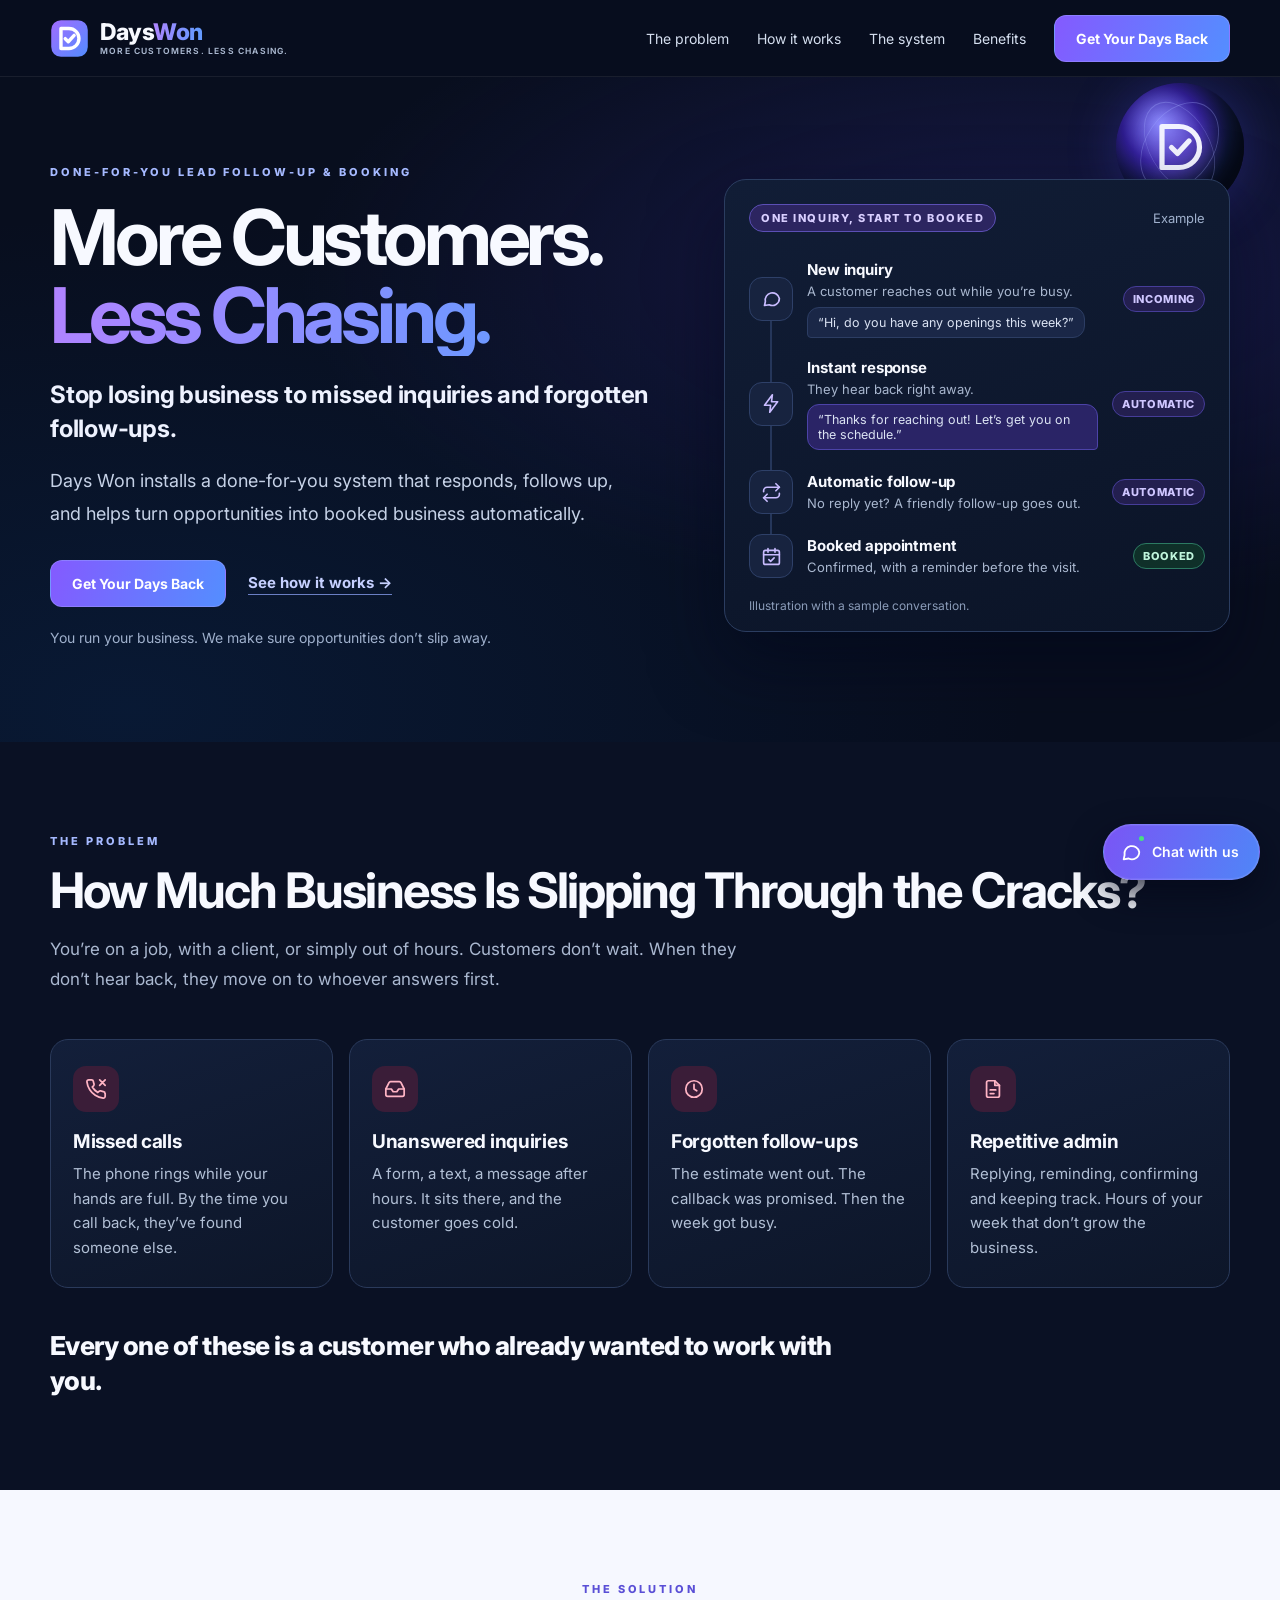
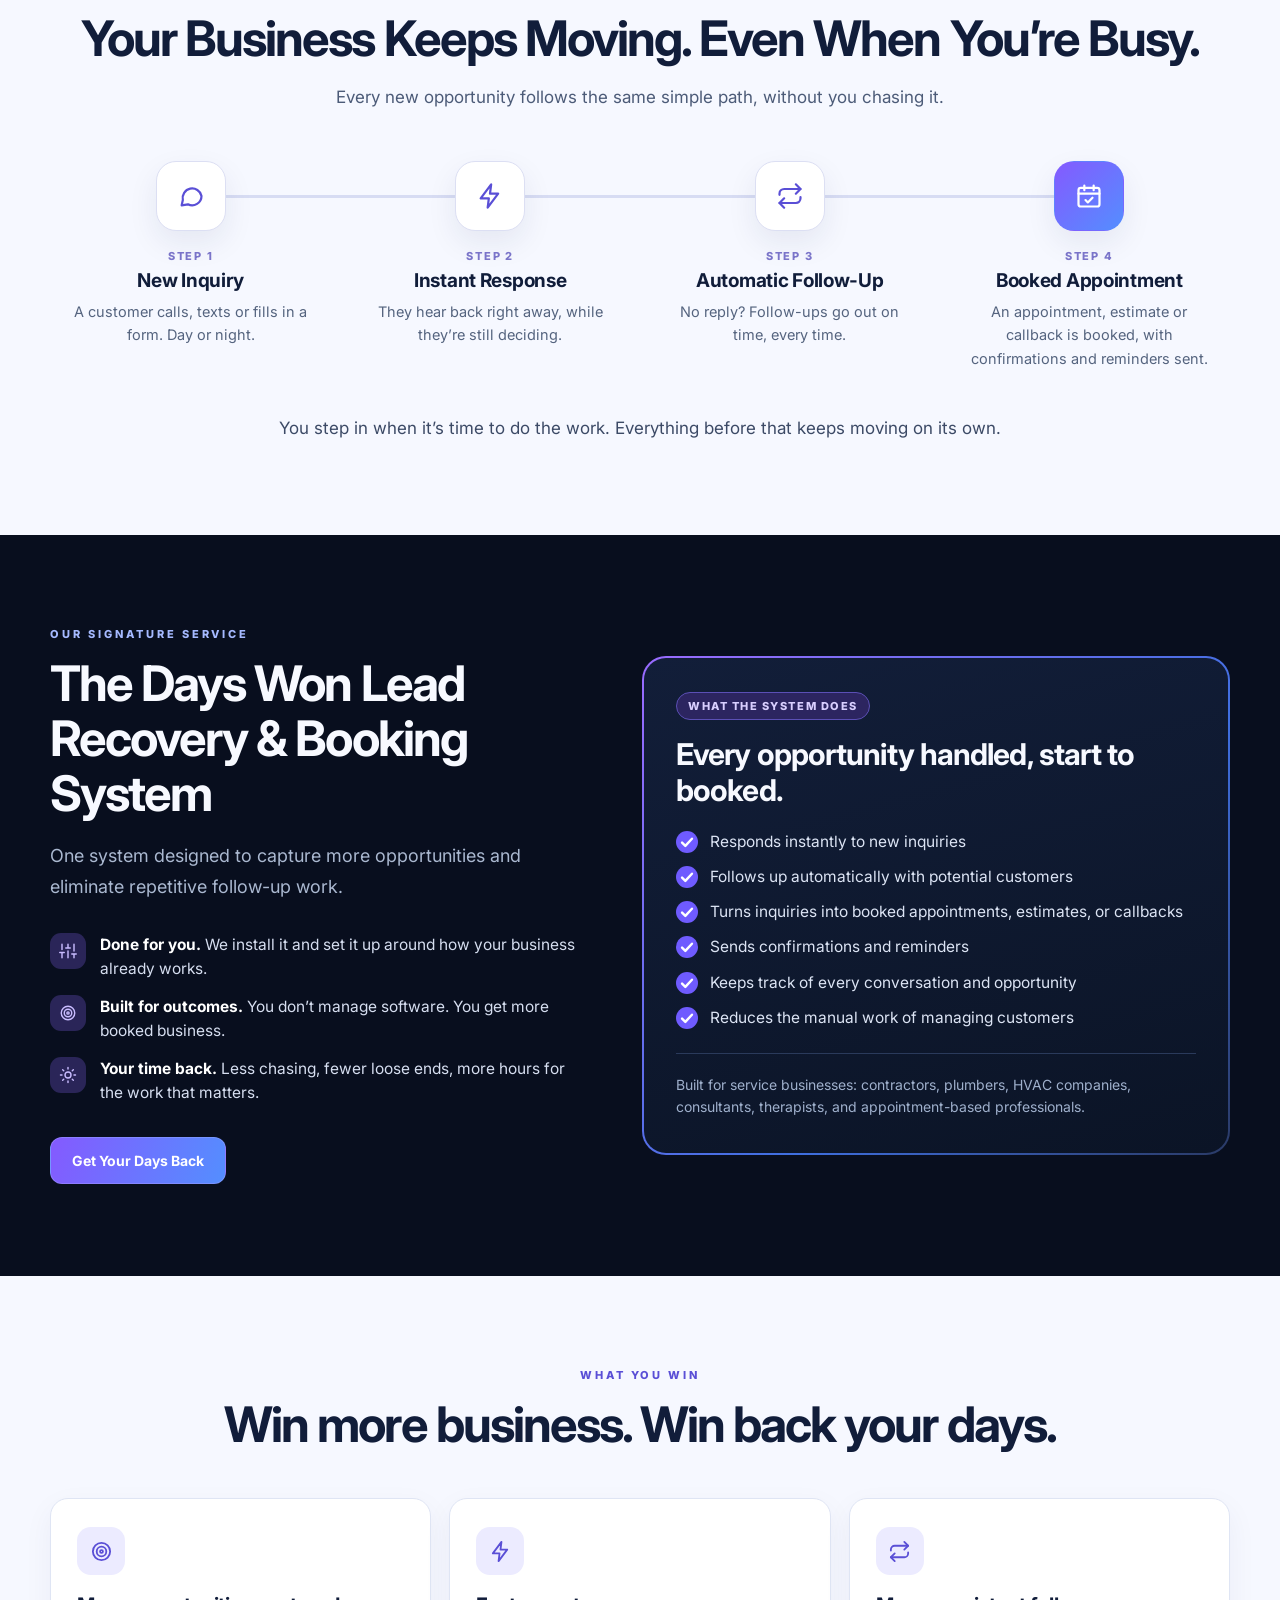
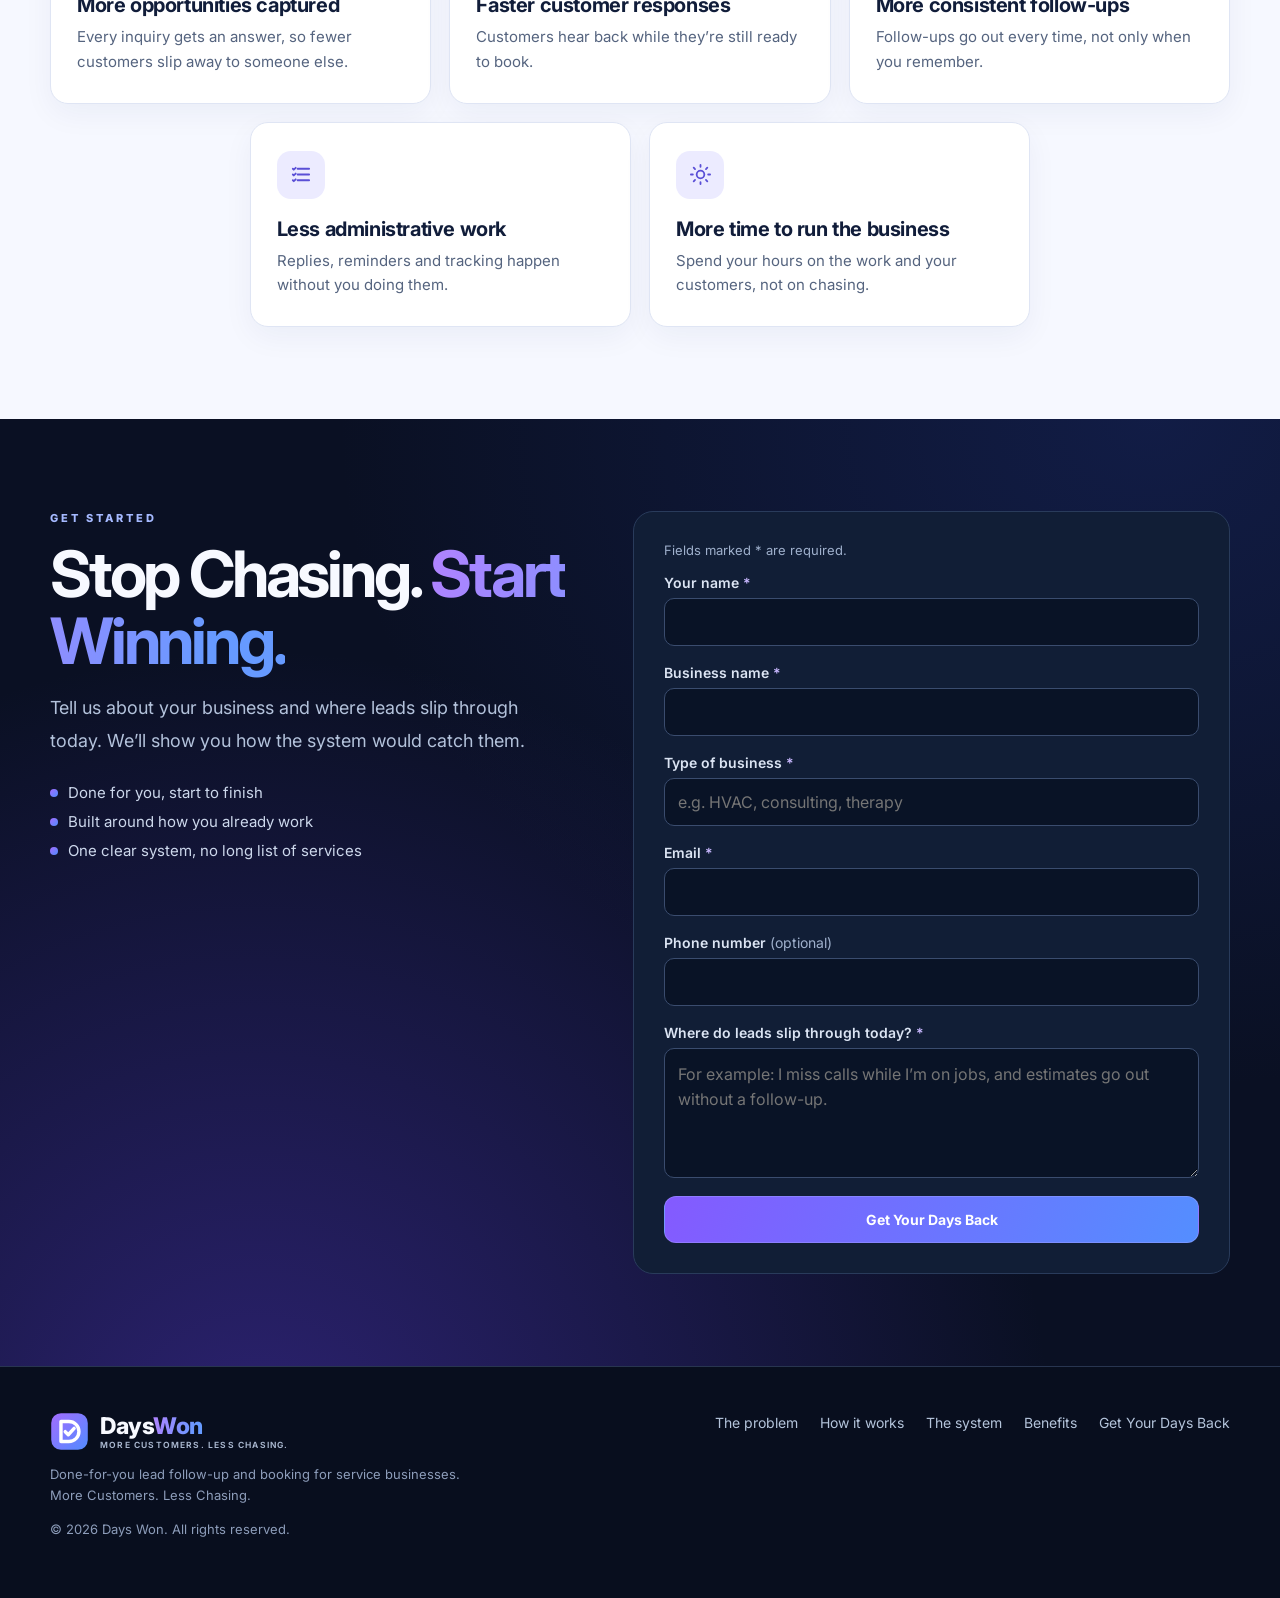
==== index.html @ 1c371ee1 "Add Days Won preview site" ====
<!doctype html><html lang="en"><head><meta charset="utf-8"><meta name="robots" content="noindex,nofollow"><meta name="viewport" content="width=device-width,initial-scale=1"><meta name="theme-color" content="#070d1d">
<title>Days Won | More Customers. Less Chasing.</title>
<meta name="description" content="Days Won installs a done-for-you system that responds to new inquiries, follows up automatically, and helps turn more opportunities into booked business.">
<meta property="og:type" content="website"><meta property="og:site_name" content="Days Won"><meta property="og:title" content="Days Won | More Customers. Less Chasing."><meta property="og:description" content="Days Won installs a done-for-you system that responds to new inquiries, follows up automatically, and helps turn more opportunities into booked business."><meta property="og:image" content="icon-512.png"><meta name="twitter:card" content="summary"><meta name="twitter:title" content="Days Won | More Customers. Less Chasing."><meta name="twitter:description" content="Days Won installs a done-for-you system that responds to new inquiries, follows up automatically, and helps turn more opportunities into booked business.">
<link rel="preconnect" href="https://fonts.googleapis.com"><link rel="preconnect" href="https://fonts.gstatic.com" crossorigin><link href="https://fonts.googleapis.com/css2?family=Inter:wght@400;600;700;800;900&display=swap" rel="stylesheet"><link rel="icon" href="favicon.svg" type="image/svg+xml"><link rel="icon" href="favicon-32.png" type="image/png" sizes="32x32"><link rel="apple-touch-icon" href="apple-touch-icon.png"><link rel="stylesheet" href="chat.css"><style>
:root{--bg:#080e1e;--panel:#101b32;--line:#273550;--text:#f7f9ff;--muted:#aab8d0;--blue:#648bff;--violet:#a47bff;--err:#ff9aa8;--ok:#7fe0b6}
*{box-sizing:border-box}html{scroll-behavior:smooth;-webkit-text-size-adjust:100%}body{margin:0;font-family:Inter,ui-sans-serif,system-ui,-apple-system,Segoe UI,Arial,sans-serif;background:var(--bg);color:var(--text);overflow-x:hidden}
a{color:inherit;text-decoration:none}button,input,textarea,select{font:inherit}
[id]{scroll-margin-top:96px}
:focus-visible{outline:3px solid #b9a6ff;outline-offset:3px;border-radius:6px}
.skip{position:absolute;left:12px;top:-60px;z-index:50;background:#fff;color:#111d3a;padding:10px 14px;border-radius:8px;font-weight:700}.skip:focus{top:12px}
.container{width:min(1180px,calc(100% - 44px));margin:auto}
.nav{position:sticky;top:0;z-index:20;background:#080e1eee;backdrop-filter:blur(18px);border-bottom:1px solid #ffffff12}
.nav-inner{height:76px;display:flex;align-items:center;justify-content:space-between;gap:22px}
.brand{display:flex;align-items:center;gap:11px}.brand svg{width:39px;height:39px;flex:none}
.brand .wm{letter-spacing:-.02em;font-weight:800;font-size:23px;line-height:1.05}.brand .wm em{font-style:normal;background:linear-gradient(100deg,#b183ff,#669aff 85%);-webkit-background-clip:text;background-clip:text;color:transparent}
.brand .wm small{display:block;margin-top:3px;font-size:9px;letter-spacing:.24em;color:var(--muted);-webkit-text-fill-color:var(--muted);font-weight:650}
.links{display:flex;align-items:center;gap:28px;color:#d5dff0;font-size:14px}.links a:not(.btn):hover{color:#fff}
.btn{display:inline-flex;justify-content:center;align-items:center;gap:9px;background:linear-gradient(110deg,#845aff,#548eff);border:1px solid #a6a6ff66;border-radius:12px;padding:14px 21px;font-weight:700;font-size:14px;color:#fff;cursor:pointer;transition:transform .2s,filter .2s;text-align:center}
.btn:hover{transform:translateY(-2px);filter:brightness(1.12)}.btn[disabled]{opacity:.7;cursor:progress;transform:none}
.textlink{color:#c6d0ff;font-weight:700;font-size:15px;border-bottom:1px solid #6b7fc4;padding-bottom:2px}.textlink:hover{color:#fff}
.menu{display:none;background:transparent;color:#fff;border:0;font-size:27px;cursor:pointer;padding:6px 8px}
.hero{position:relative;overflow:hidden;padding:88px 0 96px;background:radial-gradient(ellipse at 80% 30%,#25236d88,transparent 50%),radial-gradient(ellipse at 10% 95%,#0b387144,transparent 55%)}
.hero-grid{display:grid;grid-template-columns:1.1fr .9fr;align-items:center;gap:56px}
.eyebrow{text-transform:uppercase;letter-spacing:.27em;font-size:11px;font-weight:800;color:#a5b9ff}
.hero h1{font-size:clamp(45px,5.5vw,77px);line-height:1.055;letter-spacing:-.055em;margin:21px 0 25px}
.gradient{background:linear-gradient(100deg,#b183ff,#669aff 80%);-webkit-background-clip:text;background-clip:text;color:transparent}
.lead{color:#c6d2e7;font-size:18px;line-height:1.8;max-width:590px}
.actions{display:flex;flex-wrap:wrap;align-items:center;gap:22px;margin:30px 0 22px}
.support{color:#9fb0cc;font-size:14px;margin:0}
.flow-card{margin:0;background:#0d1729;border:1px solid #2b3d60;border-radius:20px;padding:24px;box-shadow:0 30px 70px #02061a80}
.flow-card figcaption{display:flex;justify-content:space-between;align-items:center;gap:12px;flex-wrap:wrap;margin-bottom:18px}
.tag{display:inline-block;font-size:11px;font-weight:800;letter-spacing:.14em;text-transform:uppercase;color:#d9cfff;background:#2c2560;border:1px solid #5b4fb5;border-radius:999px;padding:6px 11px}
.flow-card .job{font-size:13px;color:#9fb0cc}
.mini{list-style:none;margin:0;padding:0;display:grid;gap:10px}
.mini li{display:flex;align-items:center;gap:12px;background:#121f38;border:1px solid #22324f;border-radius:12px;padding:12px 14px;font-size:14px;color:#d4ddee}
.mini li:before{content:'';flex:none;width:20px;height:20px;border-radius:50%;background:#2c3c5d url("data:image/svg+xml,%3Csvg xmlns='http://www.w3.org/2000/svg' viewBox='0 0 20 20'%3E%3Cpath d='M5.5 10.5l3 3 6-6.5' fill='none' stroke='%23fff' stroke-width='2.2' stroke-linecap='round' stroke-linejoin='round'/%3E%3C/svg%3E") center/100% no-repeat}
.mini li.now{border-color:#7b6cff;background:#1b1f49;color:#fff;font-weight:700}.mini li.now:before{background-color:#7b63ff}
.mini li small{margin-left:auto;font-size:11px;color:#b9b0ff;font-weight:700;white-space:nowrap}
.flow-note{font-size:12px;color:#8a9bb8;margin:14px 0 0}
.section{padding:92px 0}.section.light{background:#f6f8ff;color:#111d3a}
.section h2{font-size:clamp(31px,4vw,49px);line-height:1.13;letter-spacing:-.04em;margin:15px 0}
.section-intro{max-width:700px;color:var(--muted);line-height:1.75;font-size:17px}.light .section-intro{color:#4c5b78}
.light .eyebrow{color:#5a4fd6}
.center{text-align:center;margin-left:auto;margin-right:auto}
.cards{display:grid;grid-template-columns:repeat(2,1fr);gap:18px;margin-top:42px}
.card{background:linear-gradient(145deg,#14213c,#0d172a);border:1px solid #2c3c5d;border-radius:19px;padding:29px;transition:transform .2s,border-color .2s}.card:hover{transform:translateY(-4px);border-color:#8c91ff}
.card .icon{display:grid;place-items:center;width:50px;height:50px;background:#2a2558;border-radius:13px;margin-bottom:20px;color:#c9bcff}.card .icon svg{width:24px;height:24px}
.card h3{font-size:20px;margin:0 0 10px;letter-spacing:-.01em}.card p{font-size:15px;color:#b2c0d6;line-height:1.7;margin:0}
.scope-note{font-size:13px;color:#8a9bb8;margin:22px 0 0;max-width:760px;line-height:1.6}
.timeline{list-style:none;margin:44px 0 0;padding:0;display:grid;grid-template-columns:repeat(5,1fr);gap:14px;counter-reset:t}
.timeline li{position:relative;background:#fff;border:1px solid #dfe5f4;border-radius:16px;padding:20px 18px;counter-increment:t;box-shadow:0 10px 30px #1a2a5a0d}
.timeline li:before{content:counter(t);display:grid;place-items:center;width:30px;height:30px;border-radius:50%;background:#635bff;color:#fff;font-weight:800;font-size:14px;margin-bottom:14px}
.timeline li:not(:last-child):after{content:'→';position:absolute;right:-13px;top:22px;color:#8c93c9;font-weight:800;font-size:16px}
.timeline h3{font-size:16px;margin:0 0 8px;line-height:1.3}.timeline p{font-size:13.5px;color:#55647f;line-height:1.6;margin:0}
.timeline .status{display:inline-block;margin-top:12px;font-size:11px;font-weight:800;letter-spacing:.08em;text-transform:uppercase;color:#4a40c9;background:#ecebff;border-radius:999px;padding:4px 9px}
.flow-head{display:flex;justify-content:space-between;align-items:flex-end;gap:24px;flex-wrap:wrap}
.flow-head .tag{color:#3f35b8;background:#ecebff;border-color:#c9c4ff}
.sample{font-size:13px;color:#5f6d87;margin:14px 0 0}
.who{display:grid;grid-template-columns:1fr 1fr;gap:60px;align-items:center}
.who-list{list-style:none;padding:0;margin:0;display:grid;grid-template-columns:1fr 1fr;gap:12px}
.who-list li{background:#13203a;border:1px solid #2b3c5d;border-radius:14px;padding:18px;font-weight:700;font-size:15px;color:#dce5f5}
.steps{display:grid;grid-template-columns:repeat(3,1fr);gap:26px;margin-top:42px;list-style:none;padding:0}
.step{border-top:2px solid #d6def1;padding-top:22px}
.number{background:#635bff;color:#fff;border-radius:50%;height:36px;width:36px;display:grid;place-items:center;font-weight:800}
.step h3{margin:18px 0 8px;font-size:20px;line-height:1.3}.step p{font-size:15px;color:#55647f;line-height:1.7;margin:0}
.faq{max-width:820px;margin:38px auto 0;display:grid;gap:12px}
.faq details{background:#101b32;border:1px solid #2a3a5a;border-radius:14px;padding:0 22px}
.faq summary{cursor:pointer;list-style:none;padding:20px 30px 20px 0;font-weight:700;font-size:17px;position:relative}
.faq summary::-webkit-details-marker{display:none}
.faq summary:after{content:'+';position:absolute;right:0;top:16px;font-size:24px;color:#a99bff;font-weight:600}
.faq details[open] summary:after{content:'–'}
.faq details p{margin:0 0 20px;color:#b8c5da;line-height:1.7}
.cta{background:radial-gradient(ellipse at 50% 120%,#3d2b98,transparent 60%),#0a1023;text-align:center;padding:86px 20px}
.cta h2{font-size:clamp(32px,4vw,52px);margin:0 0 12px;letter-spacing:-.035em}.cta p{color:#b7c7e1;margin:0 0 28px;font-size:17px;line-height:1.6}
.contact-grid{display:grid;grid-template-columns:1fr 1.15fr;gap:64px;align-items:start}
.contact-grid > div > p{line-height:1.8;color:#b3c2db;font-size:17px}
.form{background:#111e36;border:1px solid #293b5b;padding:30px;border-radius:20px}
.field{display:grid;gap:7px;margin-bottom:18px}
.field label{font-size:14px;color:#dbe4f3;font-weight:600}.field label .opt{font-weight:400;color:#9fb0cc}.field label .req{color:#c9b8ff}
.field input,.field textarea,.field select{width:100%;background:#091326;border:1px solid #3a4c6e;color:#fff;border-radius:10px;padding:13px;font-size:16px}
.field select{appearance:none;-webkit-appearance:none;background-image:url("data:image/svg+xml,%3Csvg xmlns='http://www.w3.org/2000/svg' viewBox='0 0 20 20'%3E%3Cpath d='M5 8l5 5 5-5' fill='none' stroke='%23aab8d0' stroke-width='2'/%3E%3C/svg%3E");background-repeat:no-repeat;background-position:right 12px center;background-size:18px;padding-right:40px}
.field input:focus,.field textarea:focus,.field select:focus{border-color:#a79dff;outline:3px solid #8b7dff66;outline-offset:1px}
.field textarea{min-height:130px;resize:vertical;line-height:1.55}
.field [aria-invalid=true]{border-color:var(--err)}
.ferr{font-size:13px;color:var(--err);min-height:0}.ferr:empty{display:none}
.sr{position:absolute;width:1px;height:1px;overflow:hidden;clip:rect(0 0 0 0);white-space:nowrap}.hp{position:absolute!important;left:-9999px!important;width:1px;height:1px;overflow:hidden}
.form-alert{border-radius:12px;padding:14px 16px;font-size:14px;line-height:1.55;margin:0 0 16px}.form-alert:empty{display:none}
.form-alert.error{background:#3a1622;border:1px solid #8c3a4f;color:#ffd4dc}
.form-success{background:#0f2b25;border:1px solid #2f7a63;color:#d6fff0;border-radius:16px;padding:26px;font-size:17px;line-height:1.6}
.form-success:focus{outline:3px solid #7fe0b6;outline-offset:3px}
.req-note{font-size:13px;color:#9fb0cc;margin:0 0 16px}
.footer{padding:45px 0;border-top:1px solid #283550}
.footer-inner{display:flex;justify-content:space-between;gap:25px;align-items:flex-start;flex-wrap:wrap}
.footer p{font-size:13px;color:#8d9dba;max-width:420px;line-height:1.6}.footer nav a{font-size:14px;color:#b4c4db;margin-left:22px}.footer nav a:hover{color:#fff}
.hero-visual{position:relative}.orb{position:absolute;right:-14px;top:-96px;width:128px;aspect-ratio:1;border-radius:50%;background:radial-gradient(circle at 35% 32%,#8b8cff,#3822a9 32%,#121d47 60%,#090e1c 73%);box-shadow:0 0 50px #544fff44,inset -14px -13px 40px #050915;display:grid;place-items:center;z-index:0}.orb:before,.orb:after{content:"";position:absolute;inset:12%;border:1px solid #a4adff55;border-radius:50%;transform:rotate(-30deg) scaleX(.62)}.orb:after{transform:rotate(35deg) scaleX(.7)}.orb svg{width:50%;filter:drop-shadow(0 0 12px #9e8cff)}.hero-visual .flow-card{position:relative;z-index:1}@media(max-width:900px){.orb{width:72px;top:-38px;right:-4px}}
@media(max-width:980px){.timeline{grid-template-columns:1fr 1fr}.timeline li:after{display:none}}
@media(max-width:900px){.hero-grid,.contact-grid,.who{grid-template-columns:1fr}.hero{padding:56px 0 70px}.hero-grid{gap:40px}
.links{display:none;position:absolute;top:76px;left:0;right:0;padding:22px;background:#0b1529;flex-direction:column;align-items:stretch;gap:6px;border-bottom:1px solid #22324f}
.links a:not(.btn){padding:10px 0}.links .btn{margin-top:8px}.links.open{display:flex}.menu{display:block}.steps{grid-template-columns:1fr}}
@media(max-width:600px){.container{width:calc(100% - 36px)}.contact-grid,.who{gap:28px}.cards,.who-list{grid-template-columns:1fr}.timeline{grid-template-columns:1fr}
.hero h1{font-size:42px}.lead{font-size:17px}.section{padding:64px 0}.section h2{font-size:31px}.form{padding:22px}.card{padding:22px}
.actions{flex-direction:column;align-items:stretch;gap:18px}.actions .textlink{align-self:flex-start}
.brand .wm{font-size:21px}.brand .wm small{font-size:8px;letter-spacing:.18em}.flow-card{padding:18px}.mini li{font-size:13px;padding:11px 12px}
.footer nav{display:flex;flex-wrap:wrap;gap:12px 20px}.footer nav a{margin:0}}
@media(prefers-reduced-motion:reduce){html{scroll-behavior:auto}*,*:before,*:after{transition:none!important;animation:none!important}}

/* ---- v3: lead journey + new sections ---- */
.hero h1 .l1,.hero h1 .l2{display:block}
.brand .wm small{letter-spacing:.14em;font-size:8.5px}
.hero h1{font-size:clamp(46px,6vw,84px);line-height:1.02;margin:20px 0 22px}
.hero .sub{font-size:clamp(20px,2vw,24px);line-height:1.45;font-weight:700;color:#eef2ff;margin:0 0 16px;max-width:600px;letter-spacing:-.01em}
.journey-card{position:relative;z-index:1;margin:0;background:linear-gradient(160deg,#111d36,#0b1427);border:1px solid #2b3d60;border-radius:22px;padding:24px 24px 18px;box-shadow:0 30px 70px #02061a80}
.journey-card figcaption{display:flex;justify-content:space-between;align-items:center;gap:12px;margin-bottom:18px}
.journey-card .job{font-size:13px;color:#9fb0cc}
.jlist{list-style:none;margin:0;padding:0;position:relative}
.jlist:before{content:'';position:absolute;left:21px;top:calc(var(--jtop,27px) + 5px);height:var(--j3,0px);width:2px;background:#25365a;border-radius:2px}
.jlist:after{content:'';position:absolute;left:17px;top:var(--jtop,27px);width:10px;height:10px;border-radius:50%;background:#b9a6ff;box-shadow:0 0 0 5px #7b63ff40,0 0 18px #9e8cff;animation:jdot 8s cubic-bezier(.6,0,.3,1) infinite}
@keyframes jdot{0%,8%{transform:translateY(0)}22%,33%{transform:translateY(var(--j1))}47%,58%{transform:translateY(var(--j2))}72%,92%{transform:translateY(var(--j3))}100%{transform:translateY(var(--j3));opacity:0}}
.jlist li{position:relative;display:grid;grid-template-columns:44px 1fr auto;gap:14px;align-items:center;padding:10px 0}
.jlist .ji{position:relative;z-index:1;width:44px;height:44px;border-radius:13px;display:grid;place-items:center;background:#17233f;border:1px solid #2e4068;color:#c9bcff;animation:jlit 8s infinite}
.jlist .ji svg{width:21px;height:21px}
.jlist li:nth-child(2) .ji{animation-delay:2s}.jlist li:nth-child(3) .ji{animation-delay:4s}.jlist li:nth-child(4) .ji{animation-delay:6s}
@keyframes jlit{0%,20%{background:#2c2470;border-color:#8a76ff;color:#fff;box-shadow:0 0 22px #7b63ff66}30%,100%{background:#17233f;border-color:#2e4068;color:#c9bcff;box-shadow:none}}
.jlist h3{margin:0 0 3px;font-size:15px;letter-spacing:-.01em}
.jlist p{margin:0;font-size:13px;color:#a9b7cf;line-height:1.45}
.jlist .pill{font-size:11px;font-weight:800;letter-spacing:.06em;text-transform:uppercase;color:#cfc6ff;background:#231f4f;border:1px solid #463d99;border-radius:999px;padding:5px 9px;white-space:nowrap}
.jlist .pill.ok{color:#bff5dc;background:#0f3029;border-color:#2c7a62}
.jlist .bubble{display:inline-block;margin-top:6px;background:#1a2747;border:1px solid #2c3d63;border-radius:12px 12px 12px 4px;padding:7px 10px;font-size:12.5px;color:#dbe3f3}
.jlist .bubble.out{background:#2a2466;border-color:#4c43a8;border-radius:12px 12px 4px 12px}
.journey-card .flow-note{margin-top:10px}
/* problem */
.problem{background:#0a1124}
.pgrid{display:grid;grid-template-columns:repeat(4,1fr);gap:16px;margin-top:44px}
.pcard{background:linear-gradient(160deg,#131f3a,#0d1629);border:1px solid #2a3a5b;border-radius:18px;padding:26px 22px}
.pcard .icon{display:grid;place-items:center;width:46px;height:46px;border-radius:13px;background:#3a1d38;color:#ffb4c4;margin-bottom:18px}.pcard .icon svg{width:22px;height:22px}
.pcard h3{font-size:19px;margin:0 0 9px;letter-spacing:-.015em}.pcard p{margin:0;font-size:15px;line-height:1.65;color:#b2c0d6}
.punch{margin:40px 0 0;font-size:clamp(20px,2.2vw,26px);font-weight:800;letter-spacing:-.02em;line-height:1.35;max-width:820px}
/* solution journey */
.path{list-style:none;margin:48px 0 0;padding:0;display:grid;grid-template-columns:repeat(4,1fr);gap:18px;position:relative}
.path:before{content:'';position:absolute;left:12%;right:12%;top:34px;height:3px;border-radius:3px;background:linear-gradient(90deg,#d7dcf3,#d7dcf3)}
.path:after{content:'';position:absolute;left:12%;top:34px;height:3px;border-radius:3px;width:0;background:linear-gradient(90deg,#8c5cff,#4f8dff);animation:pathfill 7s ease-in-out infinite}
@keyframes pathfill{0%{width:0}70%,100%{width:76%}}
.path li{position:relative;z-index:1;text-align:center;padding:0 6px}
.path .node{width:70px;height:70px;margin:0 auto 18px;border-radius:20px;display:grid;place-items:center;background:#fff;border:1px solid #dcdff3;color:#5a4fd6;box-shadow:0 12px 30px #1a2a5a14}
.path .node svg{width:28px;height:28px}
.path li:last-child .node{background:linear-gradient(135deg,#845aff,#548eff);color:#fff;border-color:transparent}
.path .k{display:block;font-size:11px;font-weight:800;letter-spacing:.16em;color:#7a74c9;margin-bottom:6px}
.path h3{font-size:19px;margin:0 0 8px;letter-spacing:-.015em}.path p{font-size:14.5px;color:#55647f;line-height:1.6;margin:0 auto;max-width:240px}
.calm{margin:44px auto 0;max-width:760px;text-align:center;font-size:17px;color:#3c4a66;line-height:1.7}
/* offer */
.offer-grid{display:grid;grid-template-columns:.95fr 1.05fr;gap:60px;align-items:center}
.offer-grid .section-intro{font-size:18px}
.dfy{display:grid;gap:14px;margin:30px 0 32px;padding:0;list-style:none}
.dfy li{display:flex;gap:14px;align-items:flex-start;color:#d6def0;font-size:15.5px;line-height:1.55}
.dfy li b{color:#fff}
.dfy .icon{flex:none;display:grid;place-items:center;width:36px;height:36px;border-radius:11px;background:#2a2558;color:#c9bcff}.dfy .icon svg{width:18px;height:18px}
.system{position:relative;border-radius:24px;padding:2px;background:linear-gradient(135deg,#9a6bff,#3f6fe0 60%,#2a3a66)}
.system-in{background:linear-gradient(165deg,#121e39,#0b1426);border-radius:22px;padding:34px 32px}
.system .tag{margin-bottom:16px}
.system h3{font-size:clamp(23px,2.4vw,30px);line-height:1.2;letter-spacing:-.03em;margin:0 0 22px}
.checks{list-style:none;margin:0;padding:0;display:grid;gap:12px}
.checks li{display:flex;gap:12px;align-items:flex-start;font-size:15.5px;line-height:1.5;color:#dce4f4}
.checks li:before{content:'';flex:none;margin-top:1px;width:22px;height:22px;border-radius:50%;background:#6f5bff url("data:image/svg+xml,%3Csvg xmlns='http://www.w3.org/2000/svg' viewBox='0 0 20 20'%3E%3Cpath d='M5.5 10.5l3 3 6-6.5' fill='none' stroke='%23fff' stroke-width='2.2' stroke-linecap='round' stroke-linejoin='round'/%3E%3C/svg%3E") center/100% no-repeat}
.system .for{margin:24px 0 0;padding-top:20px;border-top:1px solid #2a3a5b;font-size:14px;color:#9fb0cc;line-height:1.6}
/* benefits */
.bgrid{display:flex;flex-wrap:wrap;justify-content:center;gap:18px;margin-top:46px}
.bcard{flex:0 1 calc((100% - 36px)/3);background:#fff;border:1px solid #dfe5f4;border-radius:18px;padding:28px 26px;box-shadow:0 10px 30px #1a2a5a0d}
.bcard .icon{display:grid;place-items:center;width:48px;height:48px;border-radius:14px;background:#ecebff;color:#5a4fd6;margin-bottom:18px}.bcard .icon svg{width:23px;height:23px}
.bcard h3{font-size:20px;margin:0 0 8px;letter-spacing:-.02em;color:#111d3a}.bcard p{margin:0;font-size:15px;color:#55647f;line-height:1.65}
/* final cta + form */
.final{background:radial-gradient(ellipse at 20% 110%,#3d2b98aa,transparent 55%),radial-gradient(ellipse at 90% 0%,#1d2f7a66,transparent 50%),#0a1023}
.final h2{font-size:clamp(38px,5vw,64px);line-height:1.04;letter-spacing:-.05em;margin:16px 0 18px}
.final .contact-grid > div > p{font-size:18px}
.final .promise{margin:26px 0 0;padding:0;list-style:none;display:grid;gap:10px}
.final .promise li{display:flex;gap:10px;align-items:center;color:#cdd8ec;font-size:15px}
.final .promise li:before{content:'';flex:none;width:8px;height:8px;border-radius:50%;background:linear-gradient(135deg,#a46bff,#4f8dff)}
@media(max-width:980px){.pgrid{grid-template-columns:1fr 1fr}.bcard{flex-basis:calc((100% - 18px)/2)}}
@media(max-width:900px){.offer-grid{grid-template-columns:1fr;gap:40px}
.path{grid-template-columns:1fr;gap:0;max-width:520px;margin-left:auto;margin-right:auto}
.path:before{left:34px;right:auto;top:30px;bottom:30px;width:3px;height:auto}
.path:after{left:34px;top:30px;width:3px;height:0;animation:pathfillv 7s ease-in-out infinite}
@keyframes pathfillv{0%{height:0}70%,100%{height:calc(100% - 60px)}}
.path li{display:grid;grid-template-columns:70px 1fr;gap:18px;text-align:left;padding:0 0 26px;align-items:start}
.path .node{margin:0}.path p{margin:0;max-width:none}}
@media(max-width:600px){.pgrid{grid-template-columns:1fr}.bcard{flex-basis:100%}.hero h1{font-size:46px}.hero .sub{font-size:20px}
.system-in{padding:26px 20px}.journey-card{padding:18px 16px 14px}.jlist li{grid-template-columns:40px 1fr auto;gap:12px}.jlist .ji{width:40px;height:40px}.jlist:before{left:19px}.jlist:after{left:15px}
.jlist .pill{font-size:10px;padding:4px 7px}.brand .wm small{display:none}.final h2{font-size:40px}.hero .eyebrow{letter-spacing:.16em;font-size:10.5px}.hero h1{font-size:clamp(34px,10.6vw,46px)}.journey-card .job{display:none}.journey-card .tag{font-size:10px;letter-spacing:.1em}}
@media(prefers-reduced-motion:reduce){.jlist:after,.path:after{display:none}}
</style></head>
<body><a class="skip" href="#main">Skip to content</a>
<header class="nav"><div class="container nav-inner"><a class="brand" href="#home" aria-label="Days Won home"><svg viewBox="0 0 64 64" aria-hidden="true"><defs><linearGradient id="nvg" x1="0" y1="0" x2="64" y2="64" gradientUnits="userSpaceOnUse"><stop stop-color="#a46bff"/><stop offset="1" stop-color="#4f8dff"/></linearGradient></defs><rect x="2" y="2" width="60" height="60" rx="16" fill="url(#nvg)"/><path d="M18 15.5H31a16.5 16.5 0 0 1 0 33H18Z" fill="none" stroke="#fff" stroke-width="5.6" stroke-linejoin="round"/><path d="M25 32.3l5 5 9.6-10.4" fill="none" stroke="#fff" stroke-width="5.6" stroke-linecap="round" stroke-linejoin="round"/></svg><span class="wm">Days<em>Won</em><small>MORE CUSTOMERS. LESS CHASING.</small></span></a>
<nav class="links" id="navlinks" aria-label="Main"><a href="#problem">The problem</a><a href="#how">How it works</a><a href="#system">The system</a><a href="#benefits">Benefits</a><a href="#contact" class="btn" data-track="primary_cta_click">Get Your Days Back</a></nav>
<button class="menu" id="menu" type="button" aria-label="Open menu" aria-expanded="false" aria-controls="navlinks">☰</button></div></header>
<main id="main">
<section class="hero" id="home" aria-labelledby="hero-h"><div class="container hero-grid"><div>
<div class="eyebrow">Done-for-you lead follow-up &amp; booking</div>
<h1 id="hero-h"><span class="l1">More Customers.</span> <span class="gradient l2">Less Chasing.</span></h1>
<p class="sub">Stop losing business to missed inquiries and forgotten follow-ups.</p>
<p class="lead">Days Won installs a done-for-you system that responds, follows up, and helps turn opportunities into booked business automatically.</p>
<div class="actions"><a class="btn" href="#contact" data-track="primary_cta_click">Get Your Days Back</a><a class="textlink" href="#how">See how it works →</a></div>
<p class="support">You run your business. We make sure opportunities don’t slip away.</p></div>
<div class="hero-visual"><div class="orb" aria-hidden="true"><svg viewBox="0 0 64 64"><path d="M14 11.5H31a20.5 20.5 0 0 1 0 41H14Z" fill="none" stroke="#f2f3ff" stroke-width="5.2" stroke-linejoin="round"/><path d="M23.5 32.5l6 6 11.5-12.5" fill="none" stroke="#f2f3ff" stroke-width="5.2" stroke-linecap="round" stroke-linejoin="round"/></svg></div><figure class="journey-card" aria-label="Illustration: one new inquiry moving through the system to a booked appointment"><figcaption><span class="tag">One inquiry, start to booked</span><span class="job">Example</span></figcaption>
<ol class="jlist">
<li><span class="ji"><svg viewBox="0 0 24 24" fill="none" stroke="currentColor" stroke-width="1.9" stroke-linecap="round" stroke-linejoin="round" aria-hidden="true"><path d="M21 12a8 8 0 0 1-11.6 7.1L4 20l1-4.6A8 8 0 1 1 21 12z"/></svg></span><div><h3>New inquiry</h3><p>A customer reaches out while you’re busy.</p><span class="bubble">“Hi, do you have any openings this week?”</span></div><span class="pill">Incoming</span></li>
<li><span class="ji"><svg viewBox="0 0 24 24" fill="none" stroke="currentColor" stroke-width="1.9" stroke-linecap="round" stroke-linejoin="round" aria-hidden="true"><path d="M13 2 4 14h7l-1 8 9-12h-7z"/></svg></span><div><h3>Instant response</h3><p>They hear back right away.</p><span class="bubble out">“Thanks for reaching out! Let’s get you on the schedule.”</span></div><span class="pill">Automatic</span></li>
<li><span class="ji"><svg viewBox="0 0 24 24" fill="none" stroke="currentColor" stroke-width="1.9" stroke-linecap="round" stroke-linejoin="round" aria-hidden="true"><path d="M17 2l4 4-4 4"/><path d="M3 11v-1a4 4 0 0 1 4-4h14"/><path d="M7 22l-4-4 4-4"/><path d="M21 13v1a4 4 0 0 1-4 4H3"/></svg></span><div><h3>Automatic follow-up</h3><p>No reply yet? A friendly follow-up goes out.</p></div><span class="pill">Automatic</span></li>
<li><span class="ji"><svg viewBox="0 0 24 24" fill="none" stroke="currentColor" stroke-width="1.9" stroke-linecap="round" stroke-linejoin="round" aria-hidden="true"><rect x="3" y="5" width="18" height="16" rx="2"/><path d="M16 3v4M8 3v4M3 10h18"/><path d="M9 15.5l2 2 4-4"/></svg></span><div><h3>Booked appointment</h3><p>Confirmed, with a reminder before the visit.</p></div><span class="pill ok">Booked</span></li>
</ol>
<p class="flow-note">Illustration with a sample conversation.</p></figure></div>
</div></section>

<section class="section problem" id="problem" aria-labelledby="problem-h"><div class="container">
<div class="eyebrow">The problem</div>
<h2 id="problem-h">How Much Business Is Slipping Through the Cracks?</h2>
<p class="section-intro">You’re on a job, with a client, or simply out of hours. Customers don’t wait. When they don’t hear back, they move on to whoever answers first.</p>
<div class="pgrid">
<article class="pcard"><div class="icon"><svg viewBox="0 0 24 24" fill="none" stroke="currentColor" stroke-width="1.9" stroke-linecap="round" stroke-linejoin="round" aria-hidden="true"><path d="M22 16.9v3a2 2 0 0 1-2.2 2 19.8 19.8 0 0 1-8.6-3.1 19.5 19.5 0 0 1-6-6A19.8 19.8 0 0 1 2.1 4.2 2 2 0 0 1 4.1 2h3a2 2 0 0 1 2 1.7c.1.9.4 1.8.7 2.7a2 2 0 0 1-.5 2.1L8 9.8a16 16 0 0 0 6 6l1.3-1.3a2 2 0 0 1 2.1-.4c.9.3 1.8.6 2.7.7a2 2 0 0 1 1.7 2z"/><path d="M16 2l6 6M22 2l-6 6"/></svg></div><h3>Missed calls</h3><p>The phone rings while your hands are full. By the time you call back, they’ve found someone else.</p></article>
<article class="pcard"><div class="icon"><svg viewBox="0 0 24 24" fill="none" stroke="currentColor" stroke-width="1.9" stroke-linecap="round" stroke-linejoin="round" aria-hidden="true"><path d="M22 12h-6l-2 3h-4l-2-3H2"/><path d="M5.5 5.1 2 12v6a2 2 0 0 0 2 2h16a2 2 0 0 0 2-2v-6l-3.5-6.9A2 2 0 0 0 16.8 4H7.2a2 2 0 0 0-1.7 1.1z"/></svg></div><h3>Unanswered inquiries</h3><p>A form, a text, a message after hours. It sits there, and the customer goes cold.</p></article>
<article class="pcard"><div class="icon"><svg viewBox="0 0 24 24" fill="none" stroke="currentColor" stroke-width="1.9" stroke-linecap="round" stroke-linejoin="round" aria-hidden="true"><circle cx="12" cy="12" r="9"/><path d="M12 7v5l3 2"/></svg></div><h3>Forgotten follow-ups</h3><p>The estimate went out. The callback was promised. Then the week got busy.</p></article>
<article class="pcard"><div class="icon"><svg viewBox="0 0 24 24" fill="none" stroke="currentColor" stroke-width="1.9" stroke-linecap="round" stroke-linejoin="round" aria-hidden="true"><path d="M14 3H7a2 2 0 0 0-2 2v14a2 2 0 0 0 2 2h10a2 2 0 0 0 2-2V8z"/><path d="M14 3v5h5M9 13h6M9 17h4"/></svg></div><h3>Repetitive admin</h3><p>Replying, reminding, confirming and keeping track. Hours of your week that don’t grow the business.</p></article>
</div>
<p class="punch">Every one of these is a customer who already wanted to work with you.</p>
</div></section>

<section class="section light" id="how" aria-labelledby="how-h"><div class="container">
<div class="eyebrow center">The solution</div>
<h2 class="center" id="how-h">Your Business Keeps Moving. Even When You’re Busy.</h2>
<p class="section-intro center">Every new opportunity follows the same simple path, without you chasing it.</p>
<ol class="path" aria-label="New inquiry, instant response, automatic follow-up, booked appointment">
<li><span class="node"><svg viewBox="0 0 24 24" fill="none" stroke="currentColor" stroke-width="1.9" stroke-linecap="round" stroke-linejoin="round" aria-hidden="true"><path d="M21 12a8 8 0 0 1-11.6 7.1L4 20l1-4.6A8 8 0 1 1 21 12z"/></svg></span><div><span class="k">STEP 1</span><h3>New Inquiry</h3><p>A customer calls, texts or fills in a form. Day or night.</p></div></li>
<li><span class="node"><svg viewBox="0 0 24 24" fill="none" stroke="currentColor" stroke-width="1.9" stroke-linecap="round" stroke-linejoin="round" aria-hidden="true"><path d="M13 2 4 14h7l-1 8 9-12h-7z"/></svg></span><div><span class="k">STEP 2</span><h3>Instant Response</h3><p>They hear back right away, while they’re still deciding.</p></div></li>
<li><span class="node"><svg viewBox="0 0 24 24" fill="none" stroke="currentColor" stroke-width="1.9" stroke-linecap="round" stroke-linejoin="round" aria-hidden="true"><path d="M17 2l4 4-4 4"/><path d="M3 11v-1a4 4 0 0 1 4-4h14"/><path d="M7 22l-4-4 4-4"/><path d="M21 13v1a4 4 0 0 1-4 4H3"/></svg></span><div><span class="k">STEP 3</span><h3>Automatic Follow-Up</h3><p>No reply? Follow-ups go out on time, every time.</p></div></li>
<li><span class="node"><svg viewBox="0 0 24 24" fill="none" stroke="currentColor" stroke-width="1.9" stroke-linecap="round" stroke-linejoin="round" aria-hidden="true"><rect x="3" y="5" width="18" height="16" rx="2"/><path d="M16 3v4M8 3v4M3 10h18"/><path d="M9 15.5l2 2 4-4"/></svg></span><div><span class="k">STEP 4</span><h3>Booked Appointment</h3><p>An appointment, estimate or callback is booked, with confirmations and reminders sent.</p></div></li>
</ol>
<p class="calm">You step in when it’s time to do the work. Everything before that keeps moving on its own.</p>
</div></section>

<section class="section" id="system" aria-labelledby="system-h"><div class="container offer-grid">
<div><div class="eyebrow">Our signature service</div>
<h2 id="system-h">The Days Won Lead Recovery &amp; Booking System</h2>
<p class="section-intro">One system designed to capture more opportunities and eliminate repetitive follow-up work.</p>
<ul class="dfy">
<li><span class="icon"><svg viewBox="0 0 24 24" fill="none" stroke="currentColor" stroke-width="1.9" stroke-linecap="round" stroke-linejoin="round" aria-hidden="true"><path d="M4 21v-7M4 10V3M12 21v-9M12 8V3M20 21v-5M20 12V3M1 14h6M9 8h6M17 16h6"/></svg></span><span><b>Done for you.</b> We install it and set it up around how your business already works.</span></li>
<li><span class="icon"><svg viewBox="0 0 24 24" fill="none" stroke="currentColor" stroke-width="1.9" stroke-linecap="round" stroke-linejoin="round" aria-hidden="true"><circle cx="12" cy="12" r="9"/><circle cx="12" cy="12" r="5"/><circle cx="12" cy="12" r="1.5"/></svg></span><span><b>Built for outcomes.</b> You don’t manage software. You get more booked business.</span></li>
<li><span class="icon"><svg viewBox="0 0 24 24" fill="none" stroke="currentColor" stroke-width="1.9" stroke-linecap="round" stroke-linejoin="round" aria-hidden="true"><circle cx="12" cy="12" r="4"/><path d="M12 2v2M12 20v2M4.9 4.9l1.4 1.4M17.7 17.7l1.4 1.4M2 12h2M20 12h2M4.9 19.1l1.4-1.4M17.7 6.3l1.4-1.4"/></svg></span><span><b>Your time back.</b> Less chasing, fewer loose ends, more hours for the work that matters.</span></li>
</ul>
<a class="btn" href="#contact" data-track="primary_cta_click">Get Your Days Back</a></div>
<div class="system"><div class="system-in"><span class="tag">What the system does</span>
<h3>Every opportunity handled, start to booked.</h3>
<ul class="checks">
<li>Responds instantly to new inquiries</li>
<li>Follows up automatically with potential customers</li>
<li>Turns inquiries into booked appointments, estimates, or callbacks</li>
<li>Sends confirmations and reminders</li>
<li>Keeps track of every conversation and opportunity</li>
<li>Reduces the manual work of managing customers</li>
</ul>
<p class="for">Built for service businesses: contractors, plumbers, HVAC companies, consultants, therapists, and appointment-based professionals.</p>
</div></div>
</div></section>

<section class="section light" id="benefits" aria-labelledby="benefits-h"><div class="container">
<div class="eyebrow center">What you win</div>
<h2 class="center" id="benefits-h">Win more business. Win back your days.</h2>
<div class="bgrid">
<article class="bcard"><div class="icon"><svg viewBox="0 0 24 24" fill="none" stroke="currentColor" stroke-width="1.9" stroke-linecap="round" stroke-linejoin="round" aria-hidden="true"><circle cx="12" cy="12" r="9"/><circle cx="12" cy="12" r="5"/><circle cx="12" cy="12" r="1.5"/></svg></div><h3>More opportunities captured</h3><p>Every inquiry gets an answer, so fewer customers slip away to someone else.</p></article>
<article class="bcard"><div class="icon"><svg viewBox="0 0 24 24" fill="none" stroke="currentColor" stroke-width="1.9" stroke-linecap="round" stroke-linejoin="round" aria-hidden="true"><path d="M13 2 4 14h7l-1 8 9-12h-7z"/></svg></div><h3>Faster customer responses</h3><p>Customers hear back while they’re still ready to book.</p></article>
<article class="bcard"><div class="icon"><svg viewBox="0 0 24 24" fill="none" stroke="currentColor" stroke-width="1.9" stroke-linecap="round" stroke-linejoin="round" aria-hidden="true"><path d="M17 2l4 4-4 4"/><path d="M3 11v-1a4 4 0 0 1 4-4h14"/><path d="M7 22l-4-4 4-4"/><path d="M21 13v1a4 4 0 0 1-4 4H3"/></svg></div><h3>More consistent follow-ups</h3><p>Follow-ups go out every time, not only when you remember.</p></article>
<article class="bcard"><div class="icon"><svg viewBox="0 0 24 24" fill="none" stroke="currentColor" stroke-width="1.9" stroke-linecap="round" stroke-linejoin="round" aria-hidden="true"><path d="M9 6h12M9 12h12M9 18h12"/><path d="M4 6l1 1 2-2M4 12l1 1 2-2M4 18l1 1 2-2"/></svg></div><h3>Less administrative work</h3><p>Replies, reminders and tracking happen without you doing them.</p></article>
<article class="bcard"><div class="icon"><svg viewBox="0 0 24 24" fill="none" stroke="currentColor" stroke-width="1.9" stroke-linecap="round" stroke-linejoin="round" aria-hidden="true"><circle cx="12" cy="12" r="4"/><path d="M12 2v2M12 20v2M4.9 4.9l1.4 1.4M17.7 17.7l1.4 1.4M2 12h2M20 12h2M4.9 19.1l1.4-1.4M17.7 6.3l1.4-1.4"/></svg></div><h3>More time to run the business</h3><p>Spend your hours on the work and your customers, not on chasing.</p></article>
</div></div></section>

<section class="section final" id="contact" aria-labelledby="contact-h"><div class="container contact-grid">
<div><div class="eyebrow">Get started</div><h2 id="contact-h">Stop Chasing. <span class="gradient">Start Winning.</span></h2>
<p>Tell us about your business and where leads slip through today. We’ll show you how the system would catch them.</p>
<ul class="promise"><li>Done for you, start to finish</li><li>Built around how you already work</li><li>One clear system, no long list of services</li></ul></div>
<div id="formWrap">
<form class="form" id="contactForm" novalidate aria-describedby="reqnote">
<p class="req-note" id="reqnote">Fields marked <span aria-hidden="true">*</span><span class="sr">with an asterisk</span> are required.</p>
<div class="form-alert" id="formAlert" role="alert" tabindex="-1"></div>
<div class="field"><label for="f-name">Your name <span class="req" aria-hidden="true">*</span></label><input id="f-name" name="name" required autocomplete="name" maxlength="120" aria-describedby="e-name"><span class="ferr" id="e-name"></span></div>
<div class="field"><label for="f-company">Business name <span class="req" aria-hidden="true">*</span></label><input id="f-company" name="company" required autocomplete="organization" maxlength="160" aria-describedby="e-company"><span class="ferr" id="e-company"></span></div>
<div class="field"><label for="f-btype">Type of business <span class="req" aria-hidden="true">*</span></label><input id="f-btype" name="business_type" required maxlength="120" placeholder="e.g. HVAC, consulting, therapy" aria-describedby="e-btype"><span class="ferr" id="e-btype"></span></div>
<div class="field"><label for="f-email">Email <span class="req" aria-hidden="true">*</span></label><input id="f-email" name="email" type="email" required autocomplete="email" inputmode="email" maxlength="200" aria-describedby="e-email"><span class="ferr" id="e-email"></span></div>
<div class="field"><label for="f-phone">Phone number <span class="opt">(optional)</span></label><input id="f-phone" name="phone" type="tel" autocomplete="tel" maxlength="40"></div>
<div class="field"><label for="f-msg">Where do leads slip through today? <span class="req" aria-hidden="true">*</span></label><textarea id="f-msg" name="message" required maxlength="4000" placeholder="For example: I miss calls while I’m on jobs, and estimates go out without a follow-up." aria-describedby="e-msg"></textarea><span class="ferr" id="e-msg"></span></div>
<div class="hp" aria-hidden="true"><label for="f-website">Leave this field empty</label><input id="f-website" name="website" tabindex="-1" autocomplete="off"></div>
<button type="submit" class="btn" id="submitBtn" style="width:100%">Get Your Days Back</button>
</form></div>
</div></section>
</main>
<footer class="footer"><div class="container footer-inner"><div><a class="brand" href="#home" aria-label="Days Won home"><svg viewBox="0 0 64 64" aria-hidden="true"><defs><linearGradient id="ftg" x1="0" y1="0" x2="64" y2="64" gradientUnits="userSpaceOnUse"><stop stop-color="#a46bff"/><stop offset="1" stop-color="#4f8dff"/></linearGradient></defs><rect x="2" y="2" width="60" height="60" rx="16" fill="url(#ftg)"/><path d="M18 15.5H31a16.5 16.5 0 0 1 0 33H18Z" fill="none" stroke="#fff" stroke-width="5.6" stroke-linejoin="round"/><path d="M25 32.3l5 5 9.6-10.4" fill="none" stroke="#fff" stroke-width="5.6" stroke-linecap="round" stroke-linejoin="round"/></svg><span class="wm">Days<em>Won</em><small>MORE CUSTOMERS. LESS CHASING.</small></span></a>
<p>Done-for-you lead follow-up and booking for service businesses. More Customers. Less Chasing.</p><p>© <span id="year"></span> Days Won. All rights reserved.</p></div>
<nav aria-label="Footer"><a href="#problem">The problem</a><a href="#how">How it works</a><a href="#system">The system</a><a href="#benefits">Benefits</a><a href="#contact">Get Your Days Back</a></nav></div></footer>
<script src="site.js" defer></script><script src="chat.js" defer></script></body></html>
---- chat.css ----
/* DaysWon chat assistant */
.nxc-launch{position:fixed;right:20px;bottom:20px;z-index:60;display:flex;align-items:center;gap:10px;height:56px;padding:0 20px 0 16px;border-radius:999px;border:1px solid #a6a6ff55;background:linear-gradient(110deg,#7a55f5,#4f86f7);color:#fff;font:600 14px/1 Inter,ui-sans-serif,system-ui,-apple-system,Segoe UI,Arial,sans-serif;box-shadow:0 14px 34px #05091acc,0 0 0 1px #ffffff10 inset;cursor:pointer;transition:transform .2s,filter .2s,opacity .2s}
.nxc-launch:hover{transform:translateY(-2px);filter:brightness(1.08)}
.nxc-launch svg{width:22px;height:22px;flex:none}
.nxc-launch .nxc-dot{position:absolute;top:9px;left:33px;width:9px;height:9px;border-radius:50%;background:#4ade80;border:2px solid #6a63f6}
.nxc-open .nxc-launch{opacity:0;pointer-events:none;transform:scale(.9)}
.nxc-panel{position:fixed;right:20px;bottom:20px;z-index:61;width:384px;height:min(640px,calc(100vh - 40px));display:flex;flex-direction:column;background:#0b1428;border:1px solid #2b3b5c;border-radius:20px;box-shadow:0 30px 80px #02050fcc;overflow:hidden;font-family:Inter,ui-sans-serif,system-ui,-apple-system,Segoe UI,Arial,sans-serif;color:#eef3ff;opacity:0;transform:translateY(14px) scale(.98);pointer-events:none;transition:opacity .22s,transform .22s}
.nxc-open .nxc-panel{opacity:1;transform:none;pointer-events:auto}
.nxc-head{display:flex;align-items:center;gap:12px;padding:16px 16px 14px;background:linear-gradient(180deg,#141f3d,#0e1830);border-bottom:1px solid #22314f}
.nxc-av{position:relative;width:40px;height:40px;border-radius:12px;background:#1d1a4a;border:1px solid #4b4bb066;display:grid;place-items:center;flex:none}
.nxc-av svg{width:24px;height:24px}
.nxc-av:after{content:'';position:absolute;right:-3px;bottom:-3px;width:10px;height:10px;border-radius:50%;background:#4ade80;border:2px solid #111b35}
.nxc-title{flex:1;min-width:0}
.nxc-title b{display:block;font-size:15px;font-weight:700;letter-spacing:-.01em}
.nxc-title span{display:block;font-size:12px;color:#93a4c3;margin-top:3px}
.nxc-x{width:36px;height:36px;border-radius:10px;border:1px solid #2b3b5c;background:transparent;color:#c9d5ea;cursor:pointer;display:grid;place-items:center}
.nxc-x:hover{background:#ffffff0d}
.nxc-x svg{width:18px;height:18px}
.nxc-body{flex:1;overflow-y:auto;padding:18px 16px 8px;display:flex;flex-direction:column;gap:10px;scroll-behavior:smooth;overscroll-behavior:contain}
.nxc-msg{max-width:86%;padding:11px 14px;border-radius:16px;font-size:14px;line-height:1.55;white-space:pre-line;word-wrap:break-word}
.nxc-bot{align-self:flex-start;background:#15223f;border:1px solid #24345a;border-bottom-left-radius:6px;color:#e3eaf8}
.nxc-me{align-self:flex-end;background:linear-gradient(110deg,#7350ee,#4d80f0);color:#fff;border-bottom-right-radius:6px}
.nxc-note{align-self:center;font-size:11px;color:#7f90b0;letter-spacing:.02em}
.nxc-typing{display:inline-flex;gap:4px;padding:14px 16px}
.nxc-typing i{width:6px;height:6px;border-radius:50%;background:#8fa2c9;animation:nxcb 1s infinite}
.nxc-typing i:nth-child(2){animation-delay:.15s}.nxc-typing i:nth-child(3){animation-delay:.3s}
@keyframes nxcb{0%,80%,100%{opacity:.3;transform:none}40%{opacity:1;transform:translateY(-3px)}}
.nxc-chips{display:flex;flex-wrap:wrap;gap:8px;margin:2px 0 4px}
.nxc-chip{border:1px solid #3a4f7d;background:#101b33;color:#cdd9f2;border-radius:999px;padding:8px 13px;font-weight:600;font-size:13px;line-height:1.2;font-family:inherit;cursor:pointer;transition:border-color .15s,background .15s}
.nxc-chip:hover{border-color:#8c91ff;background:#16224a;color:#fff}
.nxc-chip.nxc-human{border-color:#5b6b8f;color:#e8edf8}
.nxc-form{align-self:stretch;background:#111c36;border:1px solid #2a3b62;border-radius:16px;padding:14px;display:grid;gap:10px}
.nxc-form h4{margin:0;font-size:14px;font-weight:700}
.nxc-form p{margin:-4px 0 2px;font-size:12px;color:#93a4c3;line-height:1.5}
.nxc-form label{display:grid;gap:5px;font-size:12px;font-weight:600;color:#b8c6de}
.nxc-form input,.nxc-form select,.nxc-form textarea{width:100%;background:#0a1224;border:1px solid #2f4069;border-radius:10px;padding:10px 11px;color:#f2f6ff;font-weight:400;font-size:15px;line-height:1.35;font-family:inherit;outline:none}
.nxc-form textarea{min-height:76px;resize:vertical}
.nxc-form input:focus,.nxc-form select:focus,.nxc-form textarea:focus{border-color:#8c91ff;box-shadow:0 0 0 3px #8c91ff26}
.nxc-form .nxc-row{display:grid;grid-template-columns:1fr 1fr;gap:10px}
.nxc-form .nxc-hp{position:absolute;left:-9999px;width:1px;height:1px;opacity:0}
.nxc-btn{border:0;border-radius:11px;padding:12px 14px;background:linear-gradient(110deg,#7a55f5,#4f86f7);color:#fff;font-weight:700;font-size:14px;line-height:1;font-family:inherit;cursor:pointer}
.nxc-btn[disabled]{opacity:.6;cursor:default}
.nxc-err{font-size:12px;color:#ff9aa8;min-height:0}
.nxc-foot{border-top:1px solid #22314f;padding:10px 12px calc(10px + env(safe-area-inset-bottom));background:#0b1428}
.nxc-input{display:flex;gap:8px;align-items:flex-end}
.nxc-input textarea{flex:1;resize:none;max-height:110px;min-height:44px;background:#0f1a31;border:1px solid #2f4069;border-radius:12px;padding:11px 12px;color:#f2f6ff;font:400 15px/1.4 Inter,ui-sans-serif,system-ui,-apple-system,Segoe UI,Arial,sans-serif;outline:none}
.nxc-input textarea:focus{border-color:#8c91ff}
.nxc-send{width:44px;height:44px;flex:none;border-radius:12px;border:0;background:linear-gradient(110deg,#7a55f5,#4f86f7);color:#fff;display:grid;place-items:center;cursor:pointer}
.nxc-send svg{width:19px;height:19px}
.nxc-meta{display:flex;justify-content:space-between;align-items:center;margin-top:8px;font-size:11px;color:#7083a6}
.nxc-meta button{background:none;border:0;color:#a9b8ff;font-weight:600;font-size:12px;line-height:1;font-family:inherit;cursor:pointer;padding:4px 0}
@media (max-width:520px){
 .nxc-launch{right:16px;bottom:calc(16px + env(safe-area-inset-bottom));height:54px;padding:0 18px 0 15px}
 .nxc-panel{right:0;bottom:0;left:0;top:0;width:auto;height:100%;height:100dvh;border-radius:0;border:0}
 .nxc-head{padding-top:calc(14px + env(safe-area-inset-top))}
 .nxc-msg{max-width:90%}
 .nxc-form .nxc-row{grid-template-columns:1fr}
}
@media (prefers-reduced-motion:reduce){.nxc-panel,.nxc-launch{transition:none}.nxc-typing i{animation:none}}

.nxc-av{background:none;border:0}.nxc-av svg{width:40px;height:40px}

/* live chat (tawk) active: our bubble/panel step aside so only one chat shows */
.nxc-live .nxc-launch,.nxc-live .nxc-panel{display:none!important}

/* v3: on phones the launcher is a small round button (no label) and the page ends with room for it,
   so it no longer sits on top of the content cards or the footer links */
@media (max-width:600px){
 .nxc-launch{width:52px;height:52px;padding:0;justify-content:center;right:14px;bottom:calc(14px + env(safe-area-inset-bottom))}
 .nxc-launch .nxc-ltxt{display:none}
 .nxc-launch .nxc-dot{top:8px;left:auto;right:8px}
 body{padding-bottom:76px}
}
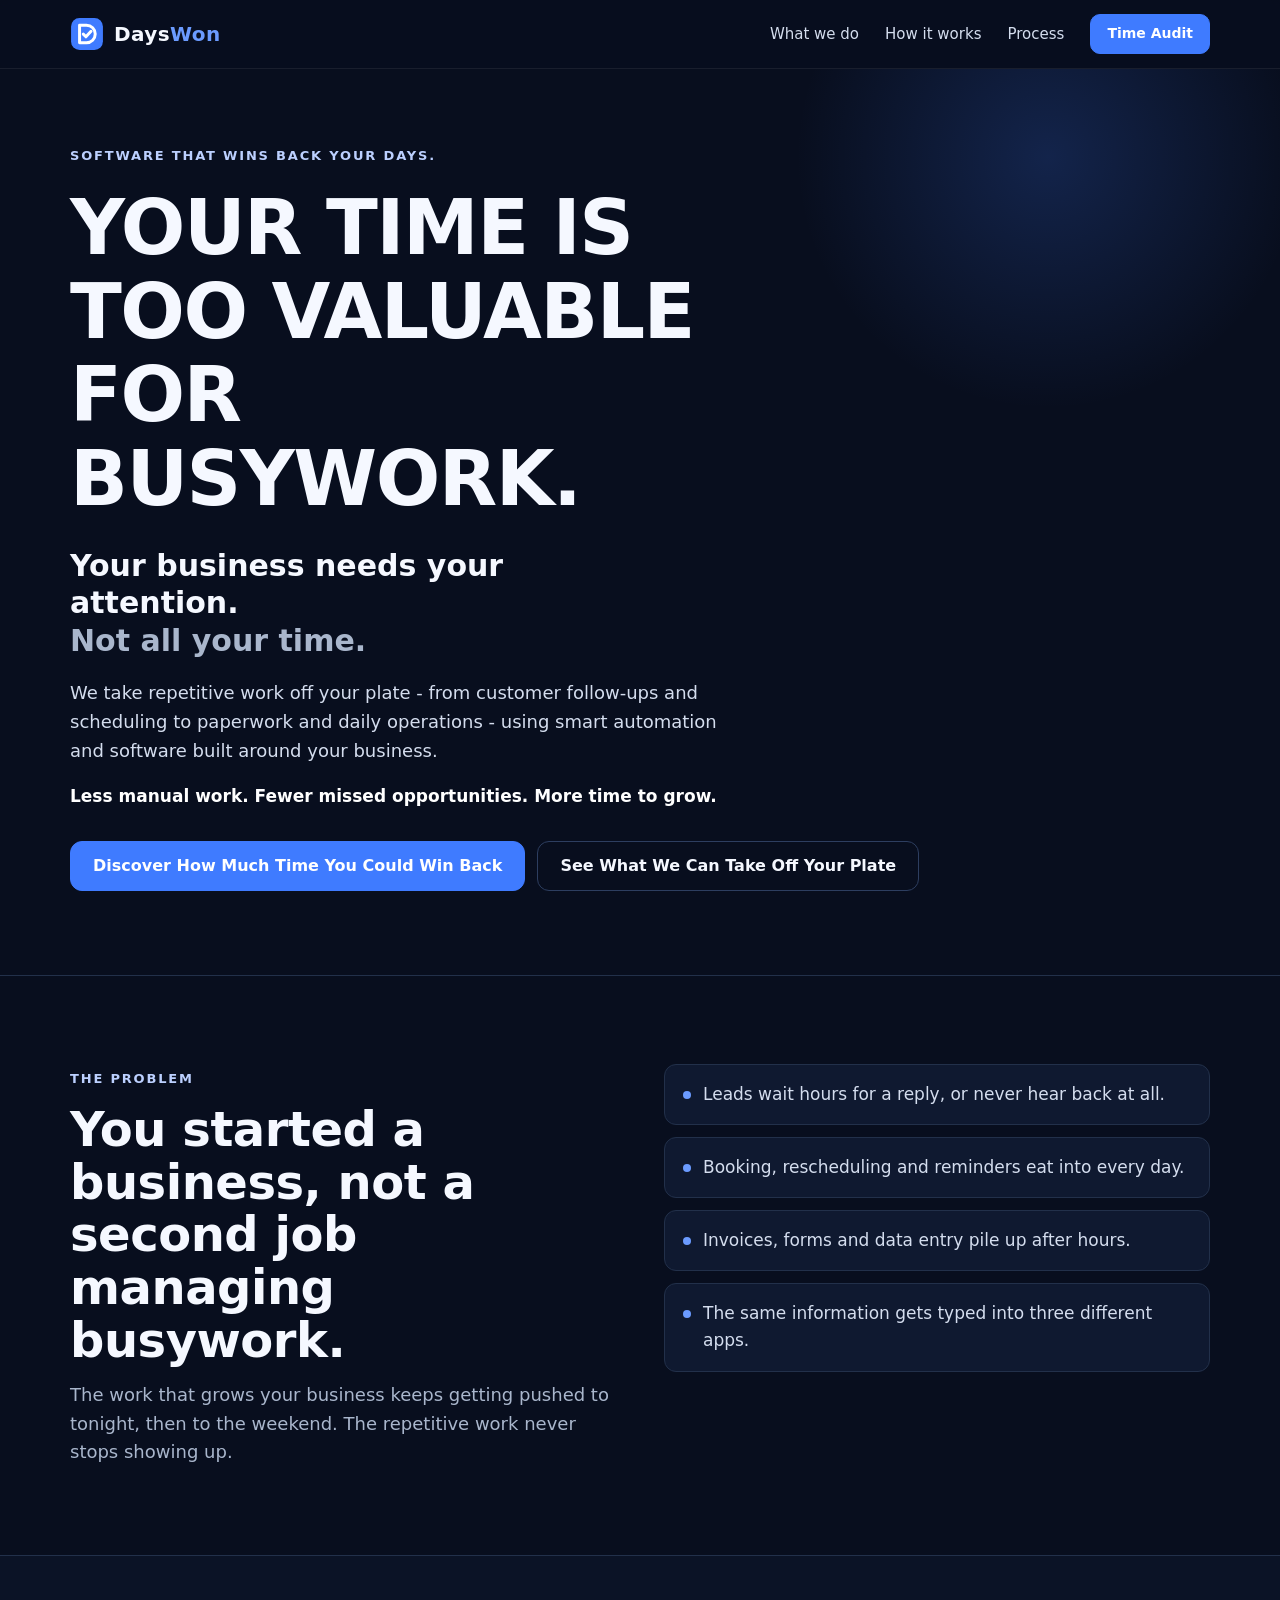
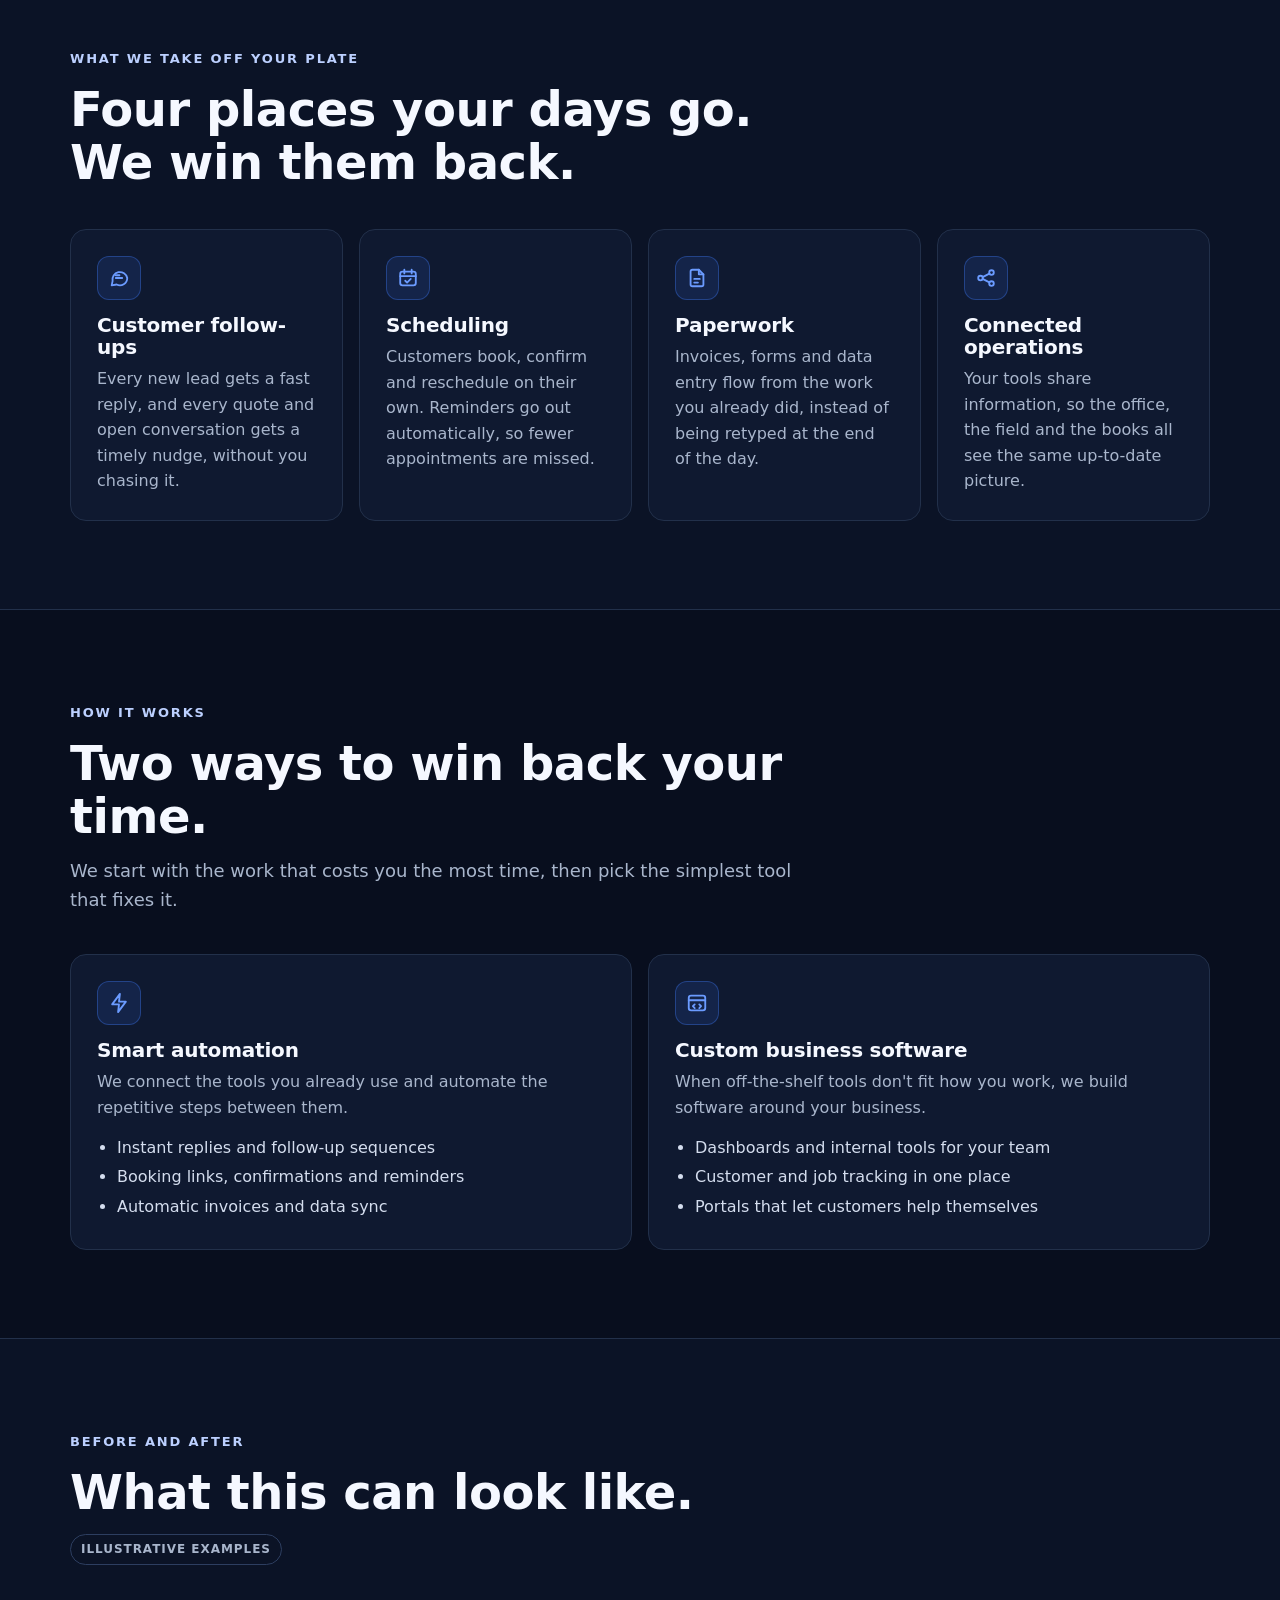
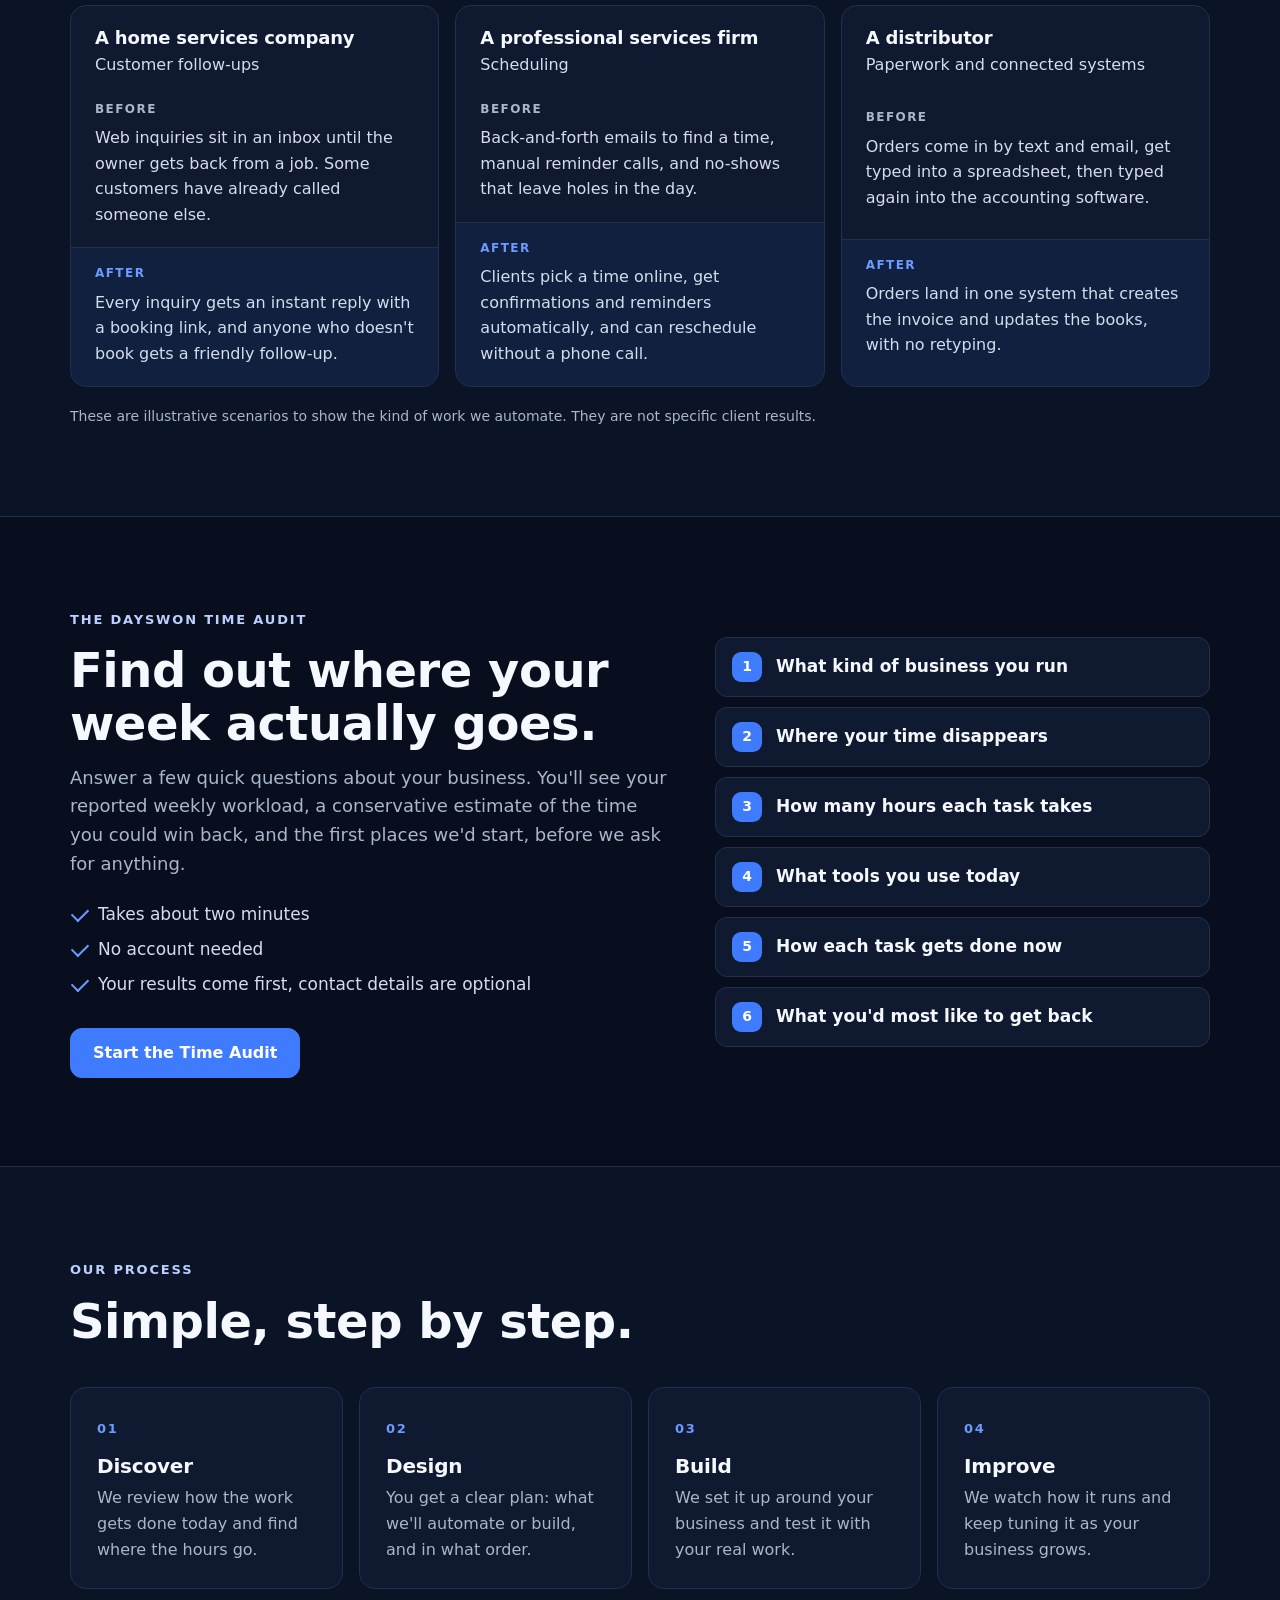
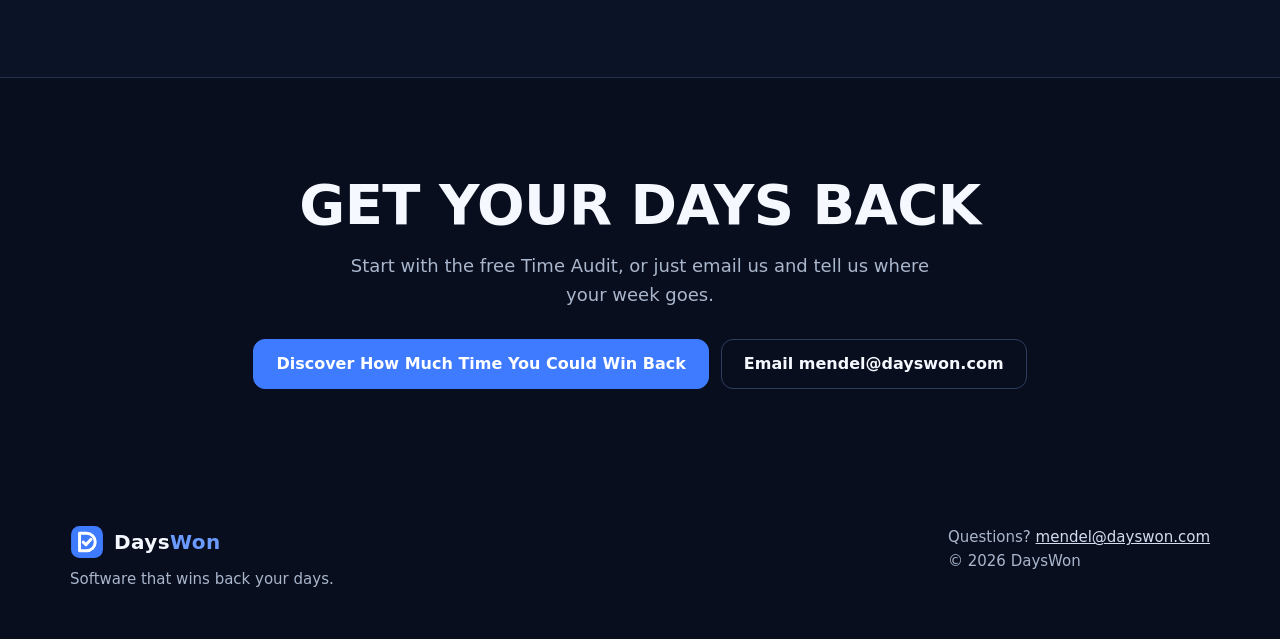
==== commit 8bce7ee2: "New homepage and Time Audit preview (noindex)" ====
--- a/index.html
+++ b/index.html
@@ -1,296 +1,154 @@
-<!doctype html><html lang="en"><head><meta charset="utf-8"><meta name="robots" content="noindex,nofollow"><meta name="viewport" content="width=device-width,initial-scale=1"><meta name="theme-color" content="#070d1d">
-<title>Days Won | More Customers. Less Chasing.</title>
-<meta name="description" content="Days Won installs a done-for-you system that responds to new inquiries, follows up automatically, and helps turn more opportunities into booked business.">
-<meta property="og:type" content="website"><meta property="og:site_name" content="Days Won"><meta property="og:title" content="Days Won | More Customers. Less Chasing."><meta property="og:description" content="Days Won installs a done-for-you system that responds to new inquiries, follows up automatically, and helps turn more opportunities into booked business."><meta property="og:image" content="icon-512.png"><meta name="twitter:card" content="summary"><meta name="twitter:title" content="Days Won | More Customers. Less Chasing."><meta name="twitter:description" content="Days Won installs a done-for-you system that responds to new inquiries, follows up automatically, and helps turn more opportunities into booked business.">
-<link rel="preconnect" href="https://fonts.googleapis.com"><link rel="preconnect" href="https://fonts.gstatic.com" crossorigin><link href="https://fonts.googleapis.com/css2?family=Inter:wght@400;600;700;800;900&display=swap" rel="stylesheet"><link rel="icon" href="favicon.svg" type="image/svg+xml"><link rel="icon" href="favicon-32.png" type="image/png" sizes="32x32"><link rel="apple-touch-icon" href="apple-touch-icon.png"><link rel="stylesheet" href="chat.css"><style>
-:root{--bg:#080e1e;--panel:#101b32;--line:#273550;--text:#f7f9ff;--muted:#aab8d0;--blue:#648bff;--violet:#a47bff;--err:#ff9aa8;--ok:#7fe0b6}
-*{box-sizing:border-box}html{scroll-behavior:smooth;-webkit-text-size-adjust:100%}body{margin:0;font-family:Inter,ui-sans-serif,system-ui,-apple-system,Segoe UI,Arial,sans-serif;background:var(--bg);color:var(--text);overflow-x:hidden}
-a{color:inherit;text-decoration:none}button,input,textarea,select{font:inherit}
-[id]{scroll-margin-top:96px}
-:focus-visible{outline:3px solid #b9a6ff;outline-offset:3px;border-radius:6px}
-.skip{position:absolute;left:12px;top:-60px;z-index:50;background:#fff;color:#111d3a;padding:10px 14px;border-radius:8px;font-weight:700}.skip:focus{top:12px}
-.container{width:min(1180px,calc(100% - 44px));margin:auto}
-.nav{position:sticky;top:0;z-index:20;background:#080e1eee;backdrop-filter:blur(18px);border-bottom:1px solid #ffffff12}
-.nav-inner{height:76px;display:flex;align-items:center;justify-content:space-between;gap:22px}
-.brand{display:flex;align-items:center;gap:11px}.brand svg{width:39px;height:39px;flex:none}
-.brand .wm{letter-spacing:-.02em;font-weight:800;font-size:23px;line-height:1.05}.brand .wm em{font-style:normal;background:linear-gradient(100deg,#b183ff,#669aff 85%);-webkit-background-clip:text;background-clip:text;color:transparent}
-.brand .wm small{display:block;margin-top:3px;font-size:9px;letter-spacing:.24em;color:var(--muted);-webkit-text-fill-color:var(--muted);font-weight:650}
-.links{display:flex;align-items:center;gap:28px;color:#d5dff0;font-size:14px}.links a:not(.btn):hover{color:#fff}
-.btn{display:inline-flex;justify-content:center;align-items:center;gap:9px;background:linear-gradient(110deg,#845aff,#548eff);border:1px solid #a6a6ff66;border-radius:12px;padding:14px 21px;font-weight:700;font-size:14px;color:#fff;cursor:pointer;transition:transform .2s,filter .2s;text-align:center}
-.btn:hover{transform:translateY(-2px);filter:brightness(1.12)}.btn[disabled]{opacity:.7;cursor:progress;transform:none}
-.textlink{color:#c6d0ff;font-weight:700;font-size:15px;border-bottom:1px solid #6b7fc4;padding-bottom:2px}.textlink:hover{color:#fff}
-.menu{display:none;background:transparent;color:#fff;border:0;font-size:27px;cursor:pointer;padding:6px 8px}
-.hero{position:relative;overflow:hidden;padding:88px 0 96px;background:radial-gradient(ellipse at 80% 30%,#25236d88,transparent 50%),radial-gradient(ellipse at 10% 95%,#0b387144,transparent 55%)}
-.hero-grid{display:grid;grid-template-columns:1.1fr .9fr;align-items:center;gap:56px}
-.eyebrow{text-transform:uppercase;letter-spacing:.27em;font-size:11px;font-weight:800;color:#a5b9ff}
-.hero h1{font-size:clamp(45px,5.5vw,77px);line-height:1.055;letter-spacing:-.055em;margin:21px 0 25px}
-.gradient{background:linear-gradient(100deg,#b183ff,#669aff 80%);-webkit-background-clip:text;background-clip:text;color:transparent}
-.lead{color:#c6d2e7;font-size:18px;line-height:1.8;max-width:590px}
-.actions{display:flex;flex-wrap:wrap;align-items:center;gap:22px;margin:30px 0 22px}
-.support{color:#9fb0cc;font-size:14px;margin:0}
-.flow-card{margin:0;background:#0d1729;border:1px solid #2b3d60;border-radius:20px;padding:24px;box-shadow:0 30px 70px #02061a80}
-.flow-card figcaption{display:flex;justify-content:space-between;align-items:center;gap:12px;flex-wrap:wrap;margin-bottom:18px}
-.tag{display:inline-block;font-size:11px;font-weight:800;letter-spacing:.14em;text-transform:uppercase;color:#d9cfff;background:#2c2560;border:1px solid #5b4fb5;border-radius:999px;padding:6px 11px}
-.flow-card .job{font-size:13px;color:#9fb0cc}
-.mini{list-style:none;margin:0;padding:0;display:grid;gap:10px}
-.mini li{display:flex;align-items:center;gap:12px;background:#121f38;border:1px solid #22324f;border-radius:12px;padding:12px 14px;font-size:14px;color:#d4ddee}
-.mini li:before{content:'';flex:none;width:20px;height:20px;border-radius:50%;background:#2c3c5d url("data:image/svg+xml,%3Csvg xmlns='http://www.w3.org/2000/svg' viewBox='0 0 20 20'%3E%3Cpath d='M5.5 10.5l3 3 6-6.5' fill='none' stroke='%23fff' stroke-width='2.2' stroke-linecap='round' stroke-linejoin='round'/%3E%3C/svg%3E") center/100% no-repeat}
-.mini li.now{border-color:#7b6cff;background:#1b1f49;color:#fff;font-weight:700}.mini li.now:before{background-color:#7b63ff}
-.mini li small{margin-left:auto;font-size:11px;color:#b9b0ff;font-weight:700;white-space:nowrap}
-.flow-note{font-size:12px;color:#8a9bb8;margin:14px 0 0}
-.section{padding:92px 0}.section.light{background:#f6f8ff;color:#111d3a}
-.section h2{font-size:clamp(31px,4vw,49px);line-height:1.13;letter-spacing:-.04em;margin:15px 0}
-.section-intro{max-width:700px;color:var(--muted);line-height:1.75;font-size:17px}.light .section-intro{color:#4c5b78}
-.light .eyebrow{color:#5a4fd6}
-.center{text-align:center;margin-left:auto;margin-right:auto}
-.cards{display:grid;grid-template-columns:repeat(2,1fr);gap:18px;margin-top:42px}
-.card{background:linear-gradient(145deg,#14213c,#0d172a);border:1px solid #2c3c5d;border-radius:19px;padding:29px;transition:transform .2s,border-color .2s}.card:hover{transform:translateY(-4px);border-color:#8c91ff}
-.card .icon{display:grid;place-items:center;width:50px;height:50px;background:#2a2558;border-radius:13px;margin-bottom:20px;color:#c9bcff}.card .icon svg{width:24px;height:24px}
-.card h3{font-size:20px;margin:0 0 10px;letter-spacing:-.01em}.card p{font-size:15px;color:#b2c0d6;line-height:1.7;margin:0}
-.scope-note{font-size:13px;color:#8a9bb8;margin:22px 0 0;max-width:760px;line-height:1.6}
-.timeline{list-style:none;margin:44px 0 0;padding:0;display:grid;grid-template-columns:repeat(5,1fr);gap:14px;counter-reset:t}
-.timeline li{position:relative;background:#fff;border:1px solid #dfe5f4;border-radius:16px;padding:20px 18px;counter-increment:t;box-shadow:0 10px 30px #1a2a5a0d}
-.timeline li:before{content:counter(t);display:grid;place-items:center;width:30px;height:30px;border-radius:50%;background:#635bff;color:#fff;font-weight:800;font-size:14px;margin-bottom:14px}
-.timeline li:not(:last-child):after{content:'→';position:absolute;right:-13px;top:22px;color:#8c93c9;font-weight:800;font-size:16px}
-.timeline h3{font-size:16px;margin:0 0 8px;line-height:1.3}.timeline p{font-size:13.5px;color:#55647f;line-height:1.6;margin:0}
-.timeline .status{display:inline-block;margin-top:12px;font-size:11px;font-weight:800;letter-spacing:.08em;text-transform:uppercase;color:#4a40c9;background:#ecebff;border-radius:999px;padding:4px 9px}
-.flow-head{display:flex;justify-content:space-between;align-items:flex-end;gap:24px;flex-wrap:wrap}
-.flow-head .tag{color:#3f35b8;background:#ecebff;border-color:#c9c4ff}
-.sample{font-size:13px;color:#5f6d87;margin:14px 0 0}
-.who{display:grid;grid-template-columns:1fr 1fr;gap:60px;align-items:center}
-.who-list{list-style:none;padding:0;margin:0;display:grid;grid-template-columns:1fr 1fr;gap:12px}
-.who-list li{background:#13203a;border:1px solid #2b3c5d;border-radius:14px;padding:18px;font-weight:700;font-size:15px;color:#dce5f5}
-.steps{display:grid;grid-template-columns:repeat(3,1fr);gap:26px;margin-top:42px;list-style:none;padding:0}
-.step{border-top:2px solid #d6def1;padding-top:22px}
-.number{background:#635bff;color:#fff;border-radius:50%;height:36px;width:36px;display:grid;place-items:center;font-weight:800}
-.step h3{margin:18px 0 8px;font-size:20px;line-height:1.3}.step p{font-size:15px;color:#55647f;line-height:1.7;margin:0}
-.faq{max-width:820px;margin:38px auto 0;display:grid;gap:12px}
-.faq details{background:#101b32;border:1px solid #2a3a5a;border-radius:14px;padding:0 22px}
-.faq summary{cursor:pointer;list-style:none;padding:20px 30px 20px 0;font-weight:700;font-size:17px;position:relative}
-.faq summary::-webkit-details-marker{display:none}
-.faq summary:after{content:'+';position:absolute;right:0;top:16px;font-size:24px;color:#a99bff;font-weight:600}
-.faq details[open] summary:after{content:'–'}
-.faq details p{margin:0 0 20px;color:#b8c5da;line-height:1.7}
-.cta{background:radial-gradient(ellipse at 50% 120%,#3d2b98,transparent 60%),#0a1023;text-align:center;padding:86px 20px}
-.cta h2{font-size:clamp(32px,4vw,52px);margin:0 0 12px;letter-spacing:-.035em}.cta p{color:#b7c7e1;margin:0 0 28px;font-size:17px;line-height:1.6}
-.contact-grid{display:grid;grid-template-columns:1fr 1.15fr;gap:64px;align-items:start}
-.contact-grid > div > p{line-height:1.8;color:#b3c2db;font-size:17px}
-.form{background:#111e36;border:1px solid #293b5b;padding:30px;border-radius:20px}
-.field{display:grid;gap:7px;margin-bottom:18px}
-.field label{font-size:14px;color:#dbe4f3;font-weight:600}.field label .opt{font-weight:400;color:#9fb0cc}.field label .req{color:#c9b8ff}
-.field input,.field textarea,.field select{width:100%;background:#091326;border:1px solid #3a4c6e;color:#fff;border-radius:10px;padding:13px;font-size:16px}
-.field select{appearance:none;-webkit-appearance:none;background-image:url("data:image/svg+xml,%3Csvg xmlns='http://www.w3.org/2000/svg' viewBox='0 0 20 20'%3E%3Cpath d='M5 8l5 5 5-5' fill='none' stroke='%23aab8d0' stroke-width='2'/%3E%3C/svg%3E");background-repeat:no-repeat;background-position:right 12px center;background-size:18px;padding-right:40px}
-.field input:focus,.field textarea:focus,.field select:focus{border-color:#a79dff;outline:3px solid #8b7dff66;outline-offset:1px}
-.field textarea{min-height:130px;resize:vertical;line-height:1.55}
-.field [aria-invalid=true]{border-color:var(--err)}
-.ferr{font-size:13px;color:var(--err);min-height:0}.ferr:empty{display:none}
-.sr{position:absolute;width:1px;height:1px;overflow:hidden;clip:rect(0 0 0 0);white-space:nowrap}.hp{position:absolute!important;left:-9999px!important;width:1px;height:1px;overflow:hidden}
-.form-alert{border-radius:12px;padding:14px 16px;font-size:14px;line-height:1.55;margin:0 0 16px}.form-alert:empty{display:none}
-.form-alert.error{background:#3a1622;border:1px solid #8c3a4f;color:#ffd4dc}
-.form-success{background:#0f2b25;border:1px solid #2f7a63;color:#d6fff0;border-radius:16px;padding:26px;font-size:17px;line-height:1.6}
-.form-success:focus{outline:3px solid #7fe0b6;outline-offset:3px}
-.req-note{font-size:13px;color:#9fb0cc;margin:0 0 16px}
-.footer{padding:45px 0;border-top:1px solid #283550}
-.footer-inner{display:flex;justify-content:space-between;gap:25px;align-items:flex-start;flex-wrap:wrap}
-.footer p{font-size:13px;color:#8d9dba;max-width:420px;line-height:1.6}.footer nav a{font-size:14px;color:#b4c4db;margin-left:22px}.footer nav a:hover{color:#fff}
-.hero-visual{position:relative}.orb{position:absolute;right:-14px;top:-96px;width:128px;aspect-ratio:1;border-radius:50%;background:radial-gradient(circle at 35% 32%,#8b8cff,#3822a9 32%,#121d47 60%,#090e1c 73%);box-shadow:0 0 50px #544fff44,inset -14px -13px 40px #050915;display:grid;place-items:center;z-index:0}.orb:before,.orb:after{content:"";position:absolute;inset:12%;border:1px solid #a4adff55;border-radius:50%;transform:rotate(-30deg) scaleX(.62)}.orb:after{transform:rotate(35deg) scaleX(.7)}.orb svg{width:50%;filter:drop-shadow(0 0 12px #9e8cff)}.hero-visual .flow-card{position:relative;z-index:1}@media(max-width:900px){.orb{width:72px;top:-38px;right:-4px}}
-@media(max-width:980px){.timeline{grid-template-columns:1fr 1fr}.timeline li:after{display:none}}
-@media(max-width:900px){.hero-grid,.contact-grid,.who{grid-template-columns:1fr}.hero{padding:56px 0 70px}.hero-grid{gap:40px}
-.links{display:none;position:absolute;top:76px;left:0;right:0;padding:22px;background:#0b1529;flex-direction:column;align-items:stretch;gap:6px;border-bottom:1px solid #22324f}
-.links a:not(.btn){padding:10px 0}.links .btn{margin-top:8px}.links.open{display:flex}.menu{display:block}.steps{grid-template-columns:1fr}}
-@media(max-width:600px){.container{width:calc(100% - 36px)}.contact-grid,.who{gap:28px}.cards,.who-list{grid-template-columns:1fr}.timeline{grid-template-columns:1fr}
-.hero h1{font-size:42px}.lead{font-size:17px}.section{padding:64px 0}.section h2{font-size:31px}.form{padding:22px}.card{padding:22px}
-.actions{flex-direction:column;align-items:stretch;gap:18px}.actions .textlink{align-self:flex-start}
-.brand .wm{font-size:21px}.brand .wm small{font-size:8px;letter-spacing:.18em}.flow-card{padding:18px}.mini li{font-size:13px;padding:11px 12px}
-.footer nav{display:flex;flex-wrap:wrap;gap:12px 20px}.footer nav a{margin:0}}
-@media(prefers-reduced-motion:reduce){html{scroll-behavior:auto}*,*:before,*:after{transition:none!important;animation:none!important}}
+<!doctype html>
+<html lang="en">
+<head>
+<meta charset="utf-8">
+<meta name="viewport" content="width=device-width,initial-scale=1,viewport-fit=cover">
+<meta name="robots" content="noindex, nofollow">
+<meta name="theme-color" content="#080e1e">
+<title>DaysWon — Your time is too valuable for busywork</title>
+<meta name="description" content="DaysWon takes repetitive work off your plate, from customer follow-ups and scheduling to paperwork and daily operations, with smart automation and software built around your business.">
+<link rel="icon" href="favicon.svg" type="image/svg+xml">
+<link rel="icon" href="favicon-32.png" sizes="32x32">
+<link rel="apple-touch-icon" href="apple-touch-icon.png">
+<link rel="stylesheet" href="styles.css">
+</head>
+<body>
+<a class="skip" href="#main">Skip to content</a>
+<header class="nav"><div class="wrap nav-in">
+<a class="brand" href="./" aria-label="DaysWon home"><svg viewBox="0 0 64 64" aria-hidden="true" focusable="false"><rect x="2" y="2" width="60" height="60" rx="16" fill="#3f7bff"/><path d="M18 15.5H31a16.5 16.5 0 0 1 0 33H18Z" fill="none" stroke="#fff" stroke-width="5.6" stroke-linejoin="round"/><path d="M25 32.3l5 5 9.6-10.4" fill="none" stroke="#fff" stroke-width="5.6" stroke-linecap="round" stroke-linejoin="round"/></svg><span>Days<em>Won</em></span></a>
+<nav class="nav-links" aria-label="Main"><a href="#outcomes">What we do</a><a href="#how">How it works</a><a href="#process">Process</a><a class="btn sm" href="time-audit/" data-track="nav_cta_click">Time Audit</a></nav>
+</div></header>
+<main id="main">
+<section class="hero" aria-labelledby="hero-h">
+<div class="wrap">
+<span class="eyebrow">Software that wins back your days.</span>
+<h1 id="hero-h">YOUR TIME IS TOO VALUABLE FOR BUSYWORK.</h1>
+<p class="sub">Your business needs your attention. <span>Not all your time.</span></p>
+<p class="body">We take repetitive work off your plate - from customer follow-ups and scheduling to paperwork and daily operations - using smart automation and software built around your business.</p>
+<p class="tag">Less manual work. Fewer missed opportunities. More time to grow.</p>
+<div class="actions">
+<a class="btn" href="time-audit/" data-track="hero_cta_click">Discover How Much Time You Could Win Back</a>
+<a class="btn ghost" href="#outcomes" data-track="hero_secondary_click">See What We Can Take Off Your Plate</a>
+</div>
+</div>
+</section>
 
-/* ---- v3: lead journey + new sections ---- */
-.hero h1 .l1,.hero h1 .l2{display:block}
-.brand .wm small{letter-spacing:.14em;font-size:8.5px}
-.hero h1{font-size:clamp(46px,6vw,84px);line-height:1.02;margin:20px 0 22px}
-.hero .sub{font-size:clamp(20px,2vw,24px);line-height:1.45;font-weight:700;color:#eef2ff;margin:0 0 16px;max-width:600px;letter-spacing:-.01em}
-.journey-card{position:relative;z-index:1;margin:0;background:linear-gradient(160deg,#111d36,#0b1427);border:1px solid #2b3d60;border-radius:22px;padding:24px 24px 18px;box-shadow:0 30px 70px #02061a80}
-.journey-card figcaption{display:flex;justify-content:space-between;align-items:center;gap:12px;margin-bottom:18px}
-.journey-card .job{font-size:13px;color:#9fb0cc}
-.jlist{list-style:none;margin:0;padding:0;position:relative}
-.jlist:before{content:'';position:absolute;left:21px;top:calc(var(--jtop,27px) + 5px);height:var(--j3,0px);width:2px;background:#25365a;border-radius:2px}
-.jlist:after{content:'';position:absolute;left:17px;top:var(--jtop,27px);width:10px;height:10px;border-radius:50%;background:#b9a6ff;box-shadow:0 0 0 5px #7b63ff40,0 0 18px #9e8cff;animation:jdot 8s cubic-bezier(.6,0,.3,1) infinite}
-@keyframes jdot{0%,8%{transform:translateY(0)}22%,33%{transform:translateY(var(--j1))}47%,58%{transform:translateY(var(--j2))}72%,92%{transform:translateY(var(--j3))}100%{transform:translateY(var(--j3));opacity:0}}
-.jlist li{position:relative;display:grid;grid-template-columns:44px 1fr auto;gap:14px;align-items:center;padding:10px 0}
-.jlist .ji{position:relative;z-index:1;width:44px;height:44px;border-radius:13px;display:grid;place-items:center;background:#17233f;border:1px solid #2e4068;color:#c9bcff;animation:jlit 8s infinite}
-.jlist .ji svg{width:21px;height:21px}
-.jlist li:nth-child(2) .ji{animation-delay:2s}.jlist li:nth-child(3) .ji{animation-delay:4s}.jlist li:nth-child(4) .ji{animation-delay:6s}
-@keyframes jlit{0%,20%{background:#2c2470;border-color:#8a76ff;color:#fff;box-shadow:0 0 22px #7b63ff66}30%,100%{background:#17233f;border-color:#2e4068;color:#c9bcff;box-shadow:none}}
-.jlist h3{margin:0 0 3px;font-size:15px;letter-spacing:-.01em}
-.jlist p{margin:0;font-size:13px;color:#a9b7cf;line-height:1.45}
-.jlist .pill{font-size:11px;font-weight:800;letter-spacing:.06em;text-transform:uppercase;color:#cfc6ff;background:#231f4f;border:1px solid #463d99;border-radius:999px;padding:5px 9px;white-space:nowrap}
-.jlist .pill.ok{color:#bff5dc;background:#0f3029;border-color:#2c7a62}
-.jlist .bubble{display:inline-block;margin-top:6px;background:#1a2747;border:1px solid #2c3d63;border-radius:12px 12px 12px 4px;padding:7px 10px;font-size:12.5px;color:#dbe3f3}
-.jlist .bubble.out{background:#2a2466;border-color:#4c43a8;border-radius:12px 12px 4px 12px}
-.journey-card .flow-note{margin-top:10px}
-/* problem */
-.problem{background:#0a1124}
-.pgrid{display:grid;grid-template-columns:repeat(4,1fr);gap:16px;margin-top:44px}
-.pcard{background:linear-gradient(160deg,#131f3a,#0d1629);border:1px solid #2a3a5b;border-radius:18px;padding:26px 22px}
-.pcard .icon{display:grid;place-items:center;width:46px;height:46px;border-radius:13px;background:#3a1d38;color:#ffb4c4;margin-bottom:18px}.pcard .icon svg{width:22px;height:22px}
-.pcard h3{font-size:19px;margin:0 0 9px;letter-spacing:-.015em}.pcard p{margin:0;font-size:15px;line-height:1.65;color:#b2c0d6}
-.punch{margin:40px 0 0;font-size:clamp(20px,2.2vw,26px);font-weight:800;letter-spacing:-.02em;line-height:1.35;max-width:820px}
-/* solution journey */
-.path{list-style:none;margin:48px 0 0;padding:0;display:grid;grid-template-columns:repeat(4,1fr);gap:18px;position:relative}
-.path:before{content:'';position:absolute;left:12%;right:12%;top:34px;height:3px;border-radius:3px;background:linear-gradient(90deg,#d7dcf3,#d7dcf3)}
-.path:after{content:'';position:absolute;left:12%;top:34px;height:3px;border-radius:3px;width:0;background:linear-gradient(90deg,#8c5cff,#4f8dff);animation:pathfill 7s ease-in-out infinite}
-@keyframes pathfill{0%{width:0}70%,100%{width:76%}}
-.path li{position:relative;z-index:1;text-align:center;padding:0 6px}
-.path .node{width:70px;height:70px;margin:0 auto 18px;border-radius:20px;display:grid;place-items:center;background:#fff;border:1px solid #dcdff3;color:#5a4fd6;box-shadow:0 12px 30px #1a2a5a14}
-.path .node svg{width:28px;height:28px}
-.path li:last-child .node{background:linear-gradient(135deg,#845aff,#548eff);color:#fff;border-color:transparent}
-.path .k{display:block;font-size:11px;font-weight:800;letter-spacing:.16em;color:#7a74c9;margin-bottom:6px}
-.path h3{font-size:19px;margin:0 0 8px;letter-spacing:-.015em}.path p{font-size:14.5px;color:#55647f;line-height:1.6;margin:0 auto;max-width:240px}
-.calm{margin:44px auto 0;max-width:760px;text-align:center;font-size:17px;color:#3c4a66;line-height:1.7}
-/* offer */
-.offer-grid{display:grid;grid-template-columns:.95fr 1.05fr;gap:60px;align-items:center}
-.offer-grid .section-intro{font-size:18px}
-.dfy{display:grid;gap:14px;margin:30px 0 32px;padding:0;list-style:none}
-.dfy li{display:flex;gap:14px;align-items:flex-start;color:#d6def0;font-size:15.5px;line-height:1.55}
-.dfy li b{color:#fff}
-.dfy .icon{flex:none;display:grid;place-items:center;width:36px;height:36px;border-radius:11px;background:#2a2558;color:#c9bcff}.dfy .icon svg{width:18px;height:18px}
-.system{position:relative;border-radius:24px;padding:2px;background:linear-gradient(135deg,#9a6bff,#3f6fe0 60%,#2a3a66)}
-.system-in{background:linear-gradient(165deg,#121e39,#0b1426);border-radius:22px;padding:34px 32px}
-.system .tag{margin-bottom:16px}
-.system h3{font-size:clamp(23px,2.4vw,30px);line-height:1.2;letter-spacing:-.03em;margin:0 0 22px}
-.checks{list-style:none;margin:0;padding:0;display:grid;gap:12px}
-.checks li{display:flex;gap:12px;align-items:flex-start;font-size:15.5px;line-height:1.5;color:#dce4f4}
-.checks li:before{content:'';flex:none;margin-top:1px;width:22px;height:22px;border-radius:50%;background:#6f5bff url("data:image/svg+xml,%3Csvg xmlns='http://www.w3.org/2000/svg' viewBox='0 0 20 20'%3E%3Cpath d='M5.5 10.5l3 3 6-6.5' fill='none' stroke='%23fff' stroke-width='2.2' stroke-linecap='round' stroke-linejoin='round'/%3E%3C/svg%3E") center/100% no-repeat}
-.system .for{margin:24px 0 0;padding-top:20px;border-top:1px solid #2a3a5b;font-size:14px;color:#9fb0cc;line-height:1.6}
-/* benefits */
-.bgrid{display:flex;flex-wrap:wrap;justify-content:center;gap:18px;margin-top:46px}
-.bcard{flex:0 1 calc((100% - 36px)/3);background:#fff;border:1px solid #dfe5f4;border-radius:18px;padding:28px 26px;box-shadow:0 10px 30px #1a2a5a0d}
-.bcard .icon{display:grid;place-items:center;width:48px;height:48px;border-radius:14px;background:#ecebff;color:#5a4fd6;margin-bottom:18px}.bcard .icon svg{width:23px;height:23px}
-.bcard h3{font-size:20px;margin:0 0 8px;letter-spacing:-.02em;color:#111d3a}.bcard p{margin:0;font-size:15px;color:#55647f;line-height:1.65}
-/* final cta + form */
-.final{background:radial-gradient(ellipse at 20% 110%,#3d2b98aa,transparent 55%),radial-gradient(ellipse at 90% 0%,#1d2f7a66,transparent 50%),#0a1023}
-.final h2{font-size:clamp(38px,5vw,64px);line-height:1.04;letter-spacing:-.05em;margin:16px 0 18px}
-.final .contact-grid > div > p{font-size:18px}
-.final .promise{margin:26px 0 0;padding:0;list-style:none;display:grid;gap:10px}
-.final .promise li{display:flex;gap:10px;align-items:center;color:#cdd8ec;font-size:15px}
-.final .promise li:before{content:'';flex:none;width:8px;height:8px;border-radius:50%;background:linear-gradient(135deg,#a46bff,#4f8dff)}
-@media(max-width:980px){.pgrid{grid-template-columns:1fr 1fr}.bcard{flex-basis:calc((100% - 18px)/2)}}
-@media(max-width:900px){.offer-grid{grid-template-columns:1fr;gap:40px}
-.path{grid-template-columns:1fr;gap:0;max-width:520px;margin-left:auto;margin-right:auto}
-.path:before{left:34px;right:auto;top:30px;bottom:30px;width:3px;height:auto}
-.path:after{left:34px;top:30px;width:3px;height:0;animation:pathfillv 7s ease-in-out infinite}
-@keyframes pathfillv{0%{height:0}70%,100%{height:calc(100% - 60px)}}
-.path li{display:grid;grid-template-columns:70px 1fr;gap:18px;text-align:left;padding:0 0 26px;align-items:start}
-.path .node{margin:0}.path p{margin:0;max-width:none}}
-@media(max-width:600px){.pgrid{grid-template-columns:1fr}.bcard{flex-basis:100%}.hero h1{font-size:46px}.hero .sub{font-size:20px}
-.system-in{padding:26px 20px}.journey-card{padding:18px 16px 14px}.jlist li{grid-template-columns:40px 1fr auto;gap:12px}.jlist .ji{width:40px;height:40px}.jlist:before{left:19px}.jlist:after{left:15px}
-.jlist .pill{font-size:10px;padding:4px 7px}.brand .wm small{display:none}.final h2{font-size:40px}.hero .eyebrow{letter-spacing:.16em;font-size:10.5px}.hero h1{font-size:clamp(34px,10.6vw,46px)}.journey-card .job{display:none}.journey-card .tag{font-size:10px;letter-spacing:.1em}}
-@media(prefers-reduced-motion:reduce){.jlist:after,.path:after{display:none}}
-</style></head>
-<body><a class="skip" href="#main">Skip to content</a>
-<header class="nav"><div class="container nav-inner"><a class="brand" href="#home" aria-label="Days Won home"><svg viewBox="0 0 64 64" aria-hidden="true"><defs><linearGradient id="nvg" x1="0" y1="0" x2="64" y2="64" gradientUnits="userSpaceOnUse"><stop stop-color="#a46bff"/><stop offset="1" stop-color="#4f8dff"/></linearGradient></defs><rect x="2" y="2" width="60" height="60" rx="16" fill="url(#nvg)"/><path d="M18 15.5H31a16.5 16.5 0 0 1 0 33H18Z" fill="none" stroke="#fff" stroke-width="5.6" stroke-linejoin="round"/><path d="M25 32.3l5 5 9.6-10.4" fill="none" stroke="#fff" stroke-width="5.6" stroke-linecap="round" stroke-linejoin="round"/></svg><span class="wm">Days<em>Won</em><small>MORE CUSTOMERS. LESS CHASING.</small></span></a>
-<nav class="links" id="navlinks" aria-label="Main"><a href="#problem">The problem</a><a href="#how">How it works</a><a href="#system">The system</a><a href="#benefits">Benefits</a><a href="#contact" class="btn" data-track="primary_cta_click">Get Your Days Back</a></nav>
-<button class="menu" id="menu" type="button" aria-label="Open menu" aria-expanded="false" aria-controls="navlinks">☰</button></div></header>
-<main id="main">
-<section class="hero" id="home" aria-labelledby="hero-h"><div class="container hero-grid"><div>
-<div class="eyebrow">Done-for-you lead follow-up &amp; booking</div>
-<h1 id="hero-h"><span class="l1">More Customers.</span> <span class="gradient l2">Less Chasing.</span></h1>
-<p class="sub">Stop losing business to missed inquiries and forgotten follow-ups.</p>
-<p class="lead">Days Won installs a done-for-you system that responds, follows up, and helps turn opportunities into booked business automatically.</p>
-<div class="actions"><a class="btn" href="#contact" data-track="primary_cta_click">Get Your Days Back</a><a class="textlink" href="#how">See how it works →</a></div>
-<p class="support">You run your business. We make sure opportunities don’t slip away.</p></div>
-<div class="hero-visual"><div class="orb" aria-hidden="true"><svg viewBox="0 0 64 64"><path d="M14 11.5H31a20.5 20.5 0 0 1 0 41H14Z" fill="none" stroke="#f2f3ff" stroke-width="5.2" stroke-linejoin="round"/><path d="M23.5 32.5l6 6 11.5-12.5" fill="none" stroke="#f2f3ff" stroke-width="5.2" stroke-linecap="round" stroke-linejoin="round"/></svg></div><figure class="journey-card" aria-label="Illustration: one new inquiry moving through the system to a booked appointment"><figcaption><span class="tag">One inquiry, start to booked</span><span class="job">Example</span></figcaption>
-<ol class="jlist">
-<li><span class="ji"><svg viewBox="0 0 24 24" fill="none" stroke="currentColor" stroke-width="1.9" stroke-linecap="round" stroke-linejoin="round" aria-hidden="true"><path d="M21 12a8 8 0 0 1-11.6 7.1L4 20l1-4.6A8 8 0 1 1 21 12z"/></svg></span><div><h3>New inquiry</h3><p>A customer reaches out while you’re busy.</p><span class="bubble">“Hi, do you have any openings this week?”</span></div><span class="pill">Incoming</span></li>
-<li><span class="ji"><svg viewBox="0 0 24 24" fill="none" stroke="currentColor" stroke-width="1.9" stroke-linecap="round" stroke-linejoin="round" aria-hidden="true"><path d="M13 2 4 14h7l-1 8 9-12h-7z"/></svg></span><div><h3>Instant response</h3><p>They hear back right away.</p><span class="bubble out">“Thanks for reaching out! Let’s get you on the schedule.”</span></div><span class="pill">Automatic</span></li>
-<li><span class="ji"><svg viewBox="0 0 24 24" fill="none" stroke="currentColor" stroke-width="1.9" stroke-linecap="round" stroke-linejoin="round" aria-hidden="true"><path d="M17 2l4 4-4 4"/><path d="M3 11v-1a4 4 0 0 1 4-4h14"/><path d="M7 22l-4-4 4-4"/><path d="M21 13v1a4 4 0 0 1-4 4H3"/></svg></span><div><h3>Automatic follow-up</h3><p>No reply yet? A friendly follow-up goes out.</p></div><span class="pill">Automatic</span></li>
-<li><span class="ji"><svg viewBox="0 0 24 24" fill="none" stroke="currentColor" stroke-width="1.9" stroke-linecap="round" stroke-linejoin="round" aria-hidden="true"><rect x="3" y="5" width="18" height="16" rx="2"/><path d="M16 3v4M8 3v4M3 10h18"/><path d="M9 15.5l2 2 4-4"/></svg></span><div><h3>Booked appointment</h3><p>Confirmed, with a reminder before the visit.</p></div><span class="pill ok">Booked</span></li>
+<section class="section" id="problem" aria-labelledby="problem-h">
+<div class="wrap split">
+<div class="head" style="margin:0">
+<span class="eyebrow">The problem</span>
+<h2 id="problem-h">You started a business, not a second job managing busywork.</h2>
+<p>The work that grows your business keeps getting pushed to tonight, then to the weekend. The repetitive work never stops showing up.</p>
+</div>
+<ul class="problem-list">
+<li>Leads wait hours for a reply, or never hear back at all.</li>
+<li>Booking, rescheduling and reminders eat into every day.</li>
+<li>Invoices, forms and data entry pile up after hours.</li>
+<li>The same information gets typed into three different apps.</li>
+</ul>
+</div>
+</section>
+
+<section class="section alt" id="outcomes" aria-labelledby="outcomes-h">
+<div class="wrap">
+<div class="head">
+<span class="eyebrow">What we take off your plate</span>
+<h2 id="outcomes-h">Four places your days go. We win them back.</h2>
+</div>
+<div class="grid g4">
+<article class="card"><div class="ico"><svg viewBox="0 0 24 24" fill="none" stroke="currentColor" stroke-width="2" stroke-linecap="round" stroke-linejoin="round" aria-hidden="true"><path d="M21 12a8 8 0 0 1-11.6 7.1L4 20l1-4.6A8 8 0 1 1 21 12z"/><path d="M8.5 12h7M8.5 9h4"/></svg></div><h3>Customer follow-ups</h3><p>Every new lead gets a fast reply, and every quote and open conversation gets a timely nudge, without you chasing it.</p></article>
+<article class="card"><div class="ico"><svg viewBox="0 0 24 24" fill="none" stroke="currentColor" stroke-width="2" stroke-linecap="round" stroke-linejoin="round" aria-hidden="true"><rect x="3.5" y="5" width="17" height="15" rx="2.5"/><path d="M3.5 10h17M8 3v4M16 3v4M9 15l2 2 4-4"/></svg></div><h3>Scheduling</h3><p>Customers book, confirm and reschedule on their own. Reminders go out automatically, so fewer appointments are missed.</p></article>
+<article class="card"><div class="ico"><svg viewBox="0 0 24 24" fill="none" stroke="currentColor" stroke-width="2" stroke-linecap="round" stroke-linejoin="round" aria-hidden="true"><path d="M14 3H7a2 2 0 0 0-2 2v14a2 2 0 0 0 2 2h10a2 2 0 0 0 2-2V8z"/><path d="M14 3v5h5M9 13h6M9 17h4"/></svg></div><h3>Paperwork</h3><p>Invoices, forms and data entry flow from the work you already did, instead of being retyped at the end of the day.</p></article>
+<article class="card"><div class="ico"><svg viewBox="0 0 24 24" fill="none" stroke="currentColor" stroke-width="2" stroke-linecap="round" stroke-linejoin="round" aria-hidden="true"><circle cx="6" cy="12" r="2.5"/><circle cx="18" cy="6" r="2.5"/><circle cx="18" cy="18" r="2.5"/><path d="M8.3 11l7.4-3.8M8.3 13l7.4 3.8"/></svg></div><h3>Connected operations</h3><p>Your tools share information, so the office, the field and the books all see the same up-to-date picture.</p></article>
+</div>
+</div>
+</section>
+
+<section class="section how" id="how" aria-labelledby="how-h">
+<div class="wrap">
+<div class="head">
+<span class="eyebrow">How it works</span>
+<h2 id="how-h">Two ways to win back your time.</h2>
+<p>We start with the work that costs you the most time, then pick the simplest tool that fixes it.</p>
+</div>
+<div class="grid g2">
+<article class="card"><div class="ico"><svg viewBox="0 0 24 24" fill="none" stroke="currentColor" stroke-width="2" stroke-linecap="round" stroke-linejoin="round" aria-hidden="true"><path d="M13 2L4.5 13.5H12L11 22l8.5-11.5H12z"/></svg></div><h3>Smart automation</h3><p>We connect the tools you already use and automate the repetitive steps between them.</p>
+<ul><li>Instant replies and follow-up sequences</li><li>Booking links, confirmations and reminders</li><li>Automatic invoices and data sync</li></ul></article>
+<article class="card"><div class="ico"><svg viewBox="0 0 24 24" fill="none" stroke="currentColor" stroke-width="2" stroke-linecap="round" stroke-linejoin="round" aria-hidden="true"><rect x="3" y="4" width="18" height="16" rx="2.5"/><path d="M3 9h18M9.5 13.5l-2 2 2 2M14.5 13.5l2 2-2 2"/></svg></div><h3>Custom business software</h3><p>When off-the-shelf tools don't fit how you work, we build software around your business.</p>
+<ul><li>Dashboards and internal tools for your team</li><li>Customer and job tracking in one place</li><li>Portals that let customers help themselves</li></ul></article>
+</div>
+</div>
+</section>
+
+<section class="section alt" id="examples" aria-labelledby="ex-h">
+<div class="wrap">
+<div class="head">
+<span class="eyebrow">Before and after</span>
+<h2 id="ex-h">What this can look like.</h2>
+<p><span class="badge">Illustrative examples</span></p>
+</div>
+<div class="grid g3">
+<article class="card ba"><div class="ba-top"><h3>A home services company</h3><p class="muted">Customer follow-ups</p></div>
+<div class="row before"><div class="lbl">Before</div><p>Web inquiries sit in an inbox until the owner gets back from a job. Some customers have already called someone else.</p></div>
+<div class="row after"><div class="lbl">After</div><p>Every inquiry gets an instant reply with a booking link, and anyone who doesn't book gets a friendly follow-up.</p></div></article>
+<article class="card ba"><div class="ba-top"><h3>A professional services firm</h3><p class="muted">Scheduling</p></div>
+<div class="row before"><div class="lbl">Before</div><p>Back-and-forth emails to find a time, manual reminder calls, and no-shows that leave holes in the day.</p></div>
+<div class="row after"><div class="lbl">After</div><p>Clients pick a time online, get confirmations and reminders automatically, and can reschedule without a phone call.</p></div></article>
+<article class="card ba"><div class="ba-top"><h3>A distributor</h3><p class="muted">Paperwork and connected systems</p></div>
+<div class="row before"><div class="lbl">Before</div><p>Orders come in by text and email, get typed into a spreadsheet, then typed again into the accounting software.</p></div>
+<div class="row after"><div class="lbl">After</div><p>Orders land in one system that creates the invoice and updates the books, with no retyping.</p></div></article>
+</div>
+<p class="note">These are illustrative scenarios to show the kind of work we automate. They are not specific client results.</p>
+</div>
+</section>
+
+<section class="section" id="audit" aria-labelledby="audit-h">
+<div class="wrap audit-prev">
+<div>
+<span class="eyebrow">The DaysWon Time Audit</span>
+<h2 id="audit-h" style="margin:12px 0 14px">Find out where your week actually goes.</h2>
+<p class="muted" style="font-size:18px">Answer a few quick questions about your business. You'll see your reported weekly workload, a conservative estimate of the time you could win back, and the first places we'd start, before we ask for anything.</p>
+<ul class="checks"><li>Takes about two minutes</li><li>No account needed</li><li>Your results come first, contact details are optional</li></ul>
+<div class="actions"><a class="btn" href="time-audit/" data-track="audit_preview_cta_click">Start the Time Audit</a></div>
+</div>
+<ol class="steps-mini" aria-label="What the audit asks">
+<li>What kind of business you run</li>
+<li>Where your time disappears</li>
+<li>How many hours each task takes</li>
+<li>What tools you use today</li>
+<li>How each task gets done now</li>
+<li>What you'd most like to get back</li>
 </ol>
-<p class="flow-note">Illustration with a sample conversation.</p></figure></div>
-</div></section>
+</div>
+</section>
 
-<section class="section problem" id="problem" aria-labelledby="problem-h"><div class="container">
-<div class="eyebrow">The problem</div>
-<h2 id="problem-h">How Much Business Is Slipping Through the Cracks?</h2>
-<p class="section-intro">You’re on a job, with a client, or simply out of hours. Customers don’t wait. When they don’t hear back, they move on to whoever answers first.</p>
-<div class="pgrid">
-<article class="pcard"><div class="icon"><svg viewBox="0 0 24 24" fill="none" stroke="currentColor" stroke-width="1.9" stroke-linecap="round" stroke-linejoin="round" aria-hidden="true"><path d="M22 16.9v3a2 2 0 0 1-2.2 2 19.8 19.8 0 0 1-8.6-3.1 19.5 19.5 0 0 1-6-6A19.8 19.8 0 0 1 2.1 4.2 2 2 0 0 1 4.1 2h3a2 2 0 0 1 2 1.7c.1.9.4 1.8.7 2.7a2 2 0 0 1-.5 2.1L8 9.8a16 16 0 0 0 6 6l1.3-1.3a2 2 0 0 1 2.1-.4c.9.3 1.8.6 2.7.7a2 2 0 0 1 1.7 2z"/><path d="M16 2l6 6M22 2l-6 6"/></svg></div><h3>Missed calls</h3><p>The phone rings while your hands are full. By the time you call back, they’ve found someone else.</p></article>
-<article class="pcard"><div class="icon"><svg viewBox="0 0 24 24" fill="none" stroke="currentColor" stroke-width="1.9" stroke-linecap="round" stroke-linejoin="round" aria-hidden="true"><path d="M22 12h-6l-2 3h-4l-2-3H2"/><path d="M5.5 5.1 2 12v6a2 2 0 0 0 2 2h16a2 2 0 0 0 2-2v-6l-3.5-6.9A2 2 0 0 0 16.8 4H7.2a2 2 0 0 0-1.7 1.1z"/></svg></div><h3>Unanswered inquiries</h3><p>A form, a text, a message after hours. It sits there, and the customer goes cold.</p></article>
-<article class="pcard"><div class="icon"><svg viewBox="0 0 24 24" fill="none" stroke="currentColor" stroke-width="1.9" stroke-linecap="round" stroke-linejoin="round" aria-hidden="true"><circle cx="12" cy="12" r="9"/><path d="M12 7v5l3 2"/></svg></div><h3>Forgotten follow-ups</h3><p>The estimate went out. The callback was promised. Then the week got busy.</p></article>
-<article class="pcard"><div class="icon"><svg viewBox="0 0 24 24" fill="none" stroke="currentColor" stroke-width="1.9" stroke-linecap="round" stroke-linejoin="round" aria-hidden="true"><path d="M14 3H7a2 2 0 0 0-2 2v14a2 2 0 0 0 2 2h10a2 2 0 0 0 2-2V8z"/><path d="M14 3v5h5M9 13h6M9 17h4"/></svg></div><h3>Repetitive admin</h3><p>Replying, reminding, confirming and keeping track. Hours of your week that don’t grow the business.</p></article>
+<section class="section alt process" id="process" aria-labelledby="process-h">
+<div class="wrap">
+<div class="head">
+<span class="eyebrow">Our process</span>
+<h2 id="process-h">Simple, step by step.</h2>
 </div>
-<p class="punch">Every one of these is a customer who already wanted to work with you.</p>
-</div></section>
+<div class="grid g4">
+<article class="card"><span class="num">01</span><h3>Discover</h3><p>We review how the work gets done today and find where the hours go.</p></article>
+<article class="card"><span class="num">02</span><h3>Design</h3><p>You get a clear plan: what we'll automate or build, and in what order.</p></article>
+<article class="card"><span class="num">03</span><h3>Build</h3><p>We set it up around your business and test it with your real work.</p></article>
+<article class="card"><span class="num">04</span><h3>Improve</h3><p>We watch how it runs and keep tuning it as your business grows.</p></article>
+</div>
+</div>
+</section>
 
-<section class="section light" id="how" aria-labelledby="how-h"><div class="container">
-<div class="eyebrow center">The solution</div>
-<h2 class="center" id="how-h">Your Business Keeps Moving. Even When You’re Busy.</h2>
-<p class="section-intro center">Every new opportunity follows the same simple path, without you chasing it.</p>
-<ol class="path" aria-label="New inquiry, instant response, automatic follow-up, booked appointment">
-<li><span class="node"><svg viewBox="0 0 24 24" fill="none" stroke="currentColor" stroke-width="1.9" stroke-linecap="round" stroke-linejoin="round" aria-hidden="true"><path d="M21 12a8 8 0 0 1-11.6 7.1L4 20l1-4.6A8 8 0 1 1 21 12z"/></svg></span><div><span class="k">STEP 1</span><h3>New Inquiry</h3><p>A customer calls, texts or fills in a form. Day or night.</p></div></li>
-<li><span class="node"><svg viewBox="0 0 24 24" fill="none" stroke="currentColor" stroke-width="1.9" stroke-linecap="round" stroke-linejoin="round" aria-hidden="true"><path d="M13 2 4 14h7l-1 8 9-12h-7z"/></svg></span><div><span class="k">STEP 2</span><h3>Instant Response</h3><p>They hear back right away, while they’re still deciding.</p></div></li>
-<li><span class="node"><svg viewBox="0 0 24 24" fill="none" stroke="currentColor" stroke-width="1.9" stroke-linecap="round" stroke-linejoin="round" aria-hidden="true"><path d="M17 2l4 4-4 4"/><path d="M3 11v-1a4 4 0 0 1 4-4h14"/><path d="M7 22l-4-4 4-4"/><path d="M21 13v1a4 4 0 0 1-4 4H3"/></svg></span><div><span class="k">STEP 3</span><h3>Automatic Follow-Up</h3><p>No reply? Follow-ups go out on time, every time.</p></div></li>
-<li><span class="node"><svg viewBox="0 0 24 24" fill="none" stroke="currentColor" stroke-width="1.9" stroke-linecap="round" stroke-linejoin="round" aria-hidden="true"><rect x="3" y="5" width="18" height="16" rx="2"/><path d="M16 3v4M8 3v4M3 10h18"/><path d="M9 15.5l2 2 4-4"/></svg></span><div><span class="k">STEP 4</span><h3>Booked Appointment</h3><p>An appointment, estimate or callback is booked, with confirmations and reminders sent.</p></div></li>
-</ol>
-<p class="calm">You step in when it’s time to do the work. Everything before that keeps moving on its own.</p>
-</div></section>
-
-<section class="section" id="system" aria-labelledby="system-h"><div class="container offer-grid">
-<div><div class="eyebrow">Our signature service</div>
-<h2 id="system-h">The Days Won Lead Recovery &amp; Booking System</h2>
-<p class="section-intro">One system designed to capture more opportunities and eliminate repetitive follow-up work.</p>
-<ul class="dfy">
-<li><span class="icon"><svg viewBox="0 0 24 24" fill="none" stroke="currentColor" stroke-width="1.9" stroke-linecap="round" stroke-linejoin="round" aria-hidden="true"><path d="M4 21v-7M4 10V3M12 21v-9M12 8V3M20 21v-5M20 12V3M1 14h6M9 8h6M17 16h6"/></svg></span><span><b>Done for you.</b> We install it and set it up around how your business already works.</span></li>
-<li><span class="icon"><svg viewBox="0 0 24 24" fill="none" stroke="currentColor" stroke-width="1.9" stroke-linecap="round" stroke-linejoin="round" aria-hidden="true"><circle cx="12" cy="12" r="9"/><circle cx="12" cy="12" r="5"/><circle cx="12" cy="12" r="1.5"/></svg></span><span><b>Built for outcomes.</b> You don’t manage software. You get more booked business.</span></li>
-<li><span class="icon"><svg viewBox="0 0 24 24" fill="none" stroke="currentColor" stroke-width="1.9" stroke-linecap="round" stroke-linejoin="round" aria-hidden="true"><circle cx="12" cy="12" r="4"/><path d="M12 2v2M12 20v2M4.9 4.9l1.4 1.4M17.7 17.7l1.4 1.4M2 12h2M20 12h2M4.9 19.1l1.4-1.4M17.7 6.3l1.4-1.4"/></svg></span><span><b>Your time back.</b> Less chasing, fewer loose ends, more hours for the work that matters.</span></li>
-</ul>
-<a class="btn" href="#contact" data-track="primary_cta_click">Get Your Days Back</a></div>
-<div class="system"><div class="system-in"><span class="tag">What the system does</span>
-<h3>Every opportunity handled, start to booked.</h3>
-<ul class="checks">
-<li>Responds instantly to new inquiries</li>
-<li>Follows up automatically with potential customers</li>
-<li>Turns inquiries into booked appointments, estimates, or callbacks</li>
-<li>Sends confirmations and reminders</li>
-<li>Keeps track of every conversation and opportunity</li>
-<li>Reduces the manual work of managing customers</li>
-</ul>
-<p class="for">Built for service businesses: contractors, plumbers, HVAC companies, consultants, therapists, and appointment-based professionals.</p>
-</div></div>
-</div></section>
-
-<section class="section light" id="benefits" aria-labelledby="benefits-h"><div class="container">
-<div class="eyebrow center">What you win</div>
-<h2 class="center" id="benefits-h">Win more business. Win back your days.</h2>
-<div class="bgrid">
-<article class="bcard"><div class="icon"><svg viewBox="0 0 24 24" fill="none" stroke="currentColor" stroke-width="1.9" stroke-linecap="round" stroke-linejoin="round" aria-hidden="true"><circle cx="12" cy="12" r="9"/><circle cx="12" cy="12" r="5"/><circle cx="12" cy="12" r="1.5"/></svg></div><h3>More opportunities captured</h3><p>Every inquiry gets an answer, so fewer customers slip away to someone else.</p></article>
-<article class="bcard"><div class="icon"><svg viewBox="0 0 24 24" fill="none" stroke="currentColor" stroke-width="1.9" stroke-linecap="round" stroke-linejoin="round" aria-hidden="true"><path d="M13 2 4 14h7l-1 8 9-12h-7z"/></svg></div><h3>Faster customer responses</h3><p>Customers hear back while they’re still ready to book.</p></article>
-<article class="bcard"><div class="icon"><svg viewBox="0 0 24 24" fill="none" stroke="currentColor" stroke-width="1.9" stroke-linecap="round" stroke-linejoin="round" aria-hidden="true"><path d="M17 2l4 4-4 4"/><path d="M3 11v-1a4 4 0 0 1 4-4h14"/><path d="M7 22l-4-4 4-4"/><path d="M21 13v1a4 4 0 0 1-4 4H3"/></svg></div><h3>More consistent follow-ups</h3><p>Follow-ups go out every time, not only when you remember.</p></article>
-<article class="bcard"><div class="icon"><svg viewBox="0 0 24 24" fill="none" stroke="currentColor" stroke-width="1.9" stroke-linecap="round" stroke-linejoin="round" aria-hidden="true"><path d="M9 6h12M9 12h12M9 18h12"/><path d="M4 6l1 1 2-2M4 12l1 1 2-2M4 18l1 1 2-2"/></svg></div><h3>Less administrative work</h3><p>Replies, reminders and tracking happen without you doing them.</p></article>
-<article class="bcard"><div class="icon"><svg viewBox="0 0 24 24" fill="none" stroke="currentColor" stroke-width="1.9" stroke-linecap="round" stroke-linejoin="round" aria-hidden="true"><circle cx="12" cy="12" r="4"/><path d="M12 2v2M12 20v2M4.9 4.9l1.4 1.4M17.7 17.7l1.4 1.4M2 12h2M20 12h2M4.9 19.1l1.4-1.4M17.7 6.3l1.4-1.4"/></svg></div><h3>More time to run the business</h3><p>Spend your hours on the work and your customers, not on chasing.</p></article>
-</div></div></section>
-
-<section class="section final" id="contact" aria-labelledby="contact-h"><div class="container contact-grid">
-<div><div class="eyebrow">Get started</div><h2 id="contact-h">Stop Chasing. <span class="gradient">Start Winning.</span></h2>
-<p>Tell us about your business and where leads slip through today. We’ll show you how the system would catch them.</p>
-<ul class="promise"><li>Done for you, start to finish</li><li>Built around how you already work</li><li>One clear system, no long list of services</li></ul></div>
-<div id="formWrap">
-<form class="form" id="contactForm" novalidate aria-describedby="reqnote">
-<p class="req-note" id="reqnote">Fields marked <span aria-hidden="true">*</span><span class="sr">with an asterisk</span> are required.</p>
-<div class="form-alert" id="formAlert" role="alert" tabindex="-1"></div>
-<div class="field"><label for="f-name">Your name <span class="req" aria-hidden="true">*</span></label><input id="f-name" name="name" required autocomplete="name" maxlength="120" aria-describedby="e-name"><span class="ferr" id="e-name"></span></div>
-<div class="field"><label for="f-company">Business name <span class="req" aria-hidden="true">*</span></label><input id="f-company" name="company" required autocomplete="organization" maxlength="160" aria-describedby="e-company"><span class="ferr" id="e-company"></span></div>
-<div class="field"><label for="f-btype">Type of business <span class="req" aria-hidden="true">*</span></label><input id="f-btype" name="business_type" required maxlength="120" placeholder="e.g. HVAC, consulting, therapy" aria-describedby="e-btype"><span class="ferr" id="e-btype"></span></div>
-<div class="field"><label for="f-email">Email <span class="req" aria-hidden="true">*</span></label><input id="f-email" name="email" type="email" required autocomplete="email" inputmode="email" maxlength="200" aria-describedby="e-email"><span class="ferr" id="e-email"></span></div>
-<div class="field"><label for="f-phone">Phone number <span class="opt">(optional)</span></label><input id="f-phone" name="phone" type="tel" autocomplete="tel" maxlength="40"></div>
-<div class="field"><label for="f-msg">Where do leads slip through today? <span class="req" aria-hidden="true">*</span></label><textarea id="f-msg" name="message" required maxlength="4000" placeholder="For example: I miss calls while I’m on jobs, and estimates go out without a follow-up." aria-describedby="e-msg"></textarea><span class="ferr" id="e-msg"></span></div>
-<div class="hp" aria-hidden="true"><label for="f-website">Leave this field empty</label><input id="f-website" name="website" tabindex="-1" autocomplete="off"></div>
-<button type="submit" class="btn" id="submitBtn" style="width:100%">Get Your Days Back</button>
-</form></div>
-</div></section>
+<section class="final" aria-labelledby="final-h">
+<div class="wrap">
+<h2 id="final-h">Get Your Days Back</h2>
+<p>Start with the free Time Audit, or just email us and tell us where your week goes.</p>
+<div class="actions"><a class="btn" href="time-audit/" data-track="final_cta_click">Discover How Much Time You Could Win Back</a><a class="btn ghost" href="mailto:mendel@dayswon.com">Email mendel@dayswon.com</a></div>
+</div>
+</section>
 </main>
-<footer class="footer"><div class="container footer-inner"><div><a class="brand" href="#home" aria-label="Days Won home"><svg viewBox="0 0 64 64" aria-hidden="true"><defs><linearGradient id="ftg" x1="0" y1="0" x2="64" y2="64" gradientUnits="userSpaceOnUse"><stop stop-color="#a46bff"/><stop offset="1" stop-color="#4f8dff"/></linearGradient></defs><rect x="2" y="2" width="60" height="60" rx="16" fill="url(#ftg)"/><path d="M18 15.5H31a16.5 16.5 0 0 1 0 33H18Z" fill="none" stroke="#fff" stroke-width="5.6" stroke-linejoin="round"/><path d="M25 32.3l5 5 9.6-10.4" fill="none" stroke="#fff" stroke-width="5.6" stroke-linecap="round" stroke-linejoin="round"/></svg><span class="wm">Days<em>Won</em><small>MORE CUSTOMERS. LESS CHASING.</small></span></a>
-<p>Done-for-you lead follow-up and booking for service businesses. More Customers. Less Chasing.</p><p>© <span id="year"></span> Days Won. All rights reserved.</p></div>
-<nav aria-label="Footer"><a href="#problem">The problem</a><a href="#how">How it works</a><a href="#system">The system</a><a href="#benefits">Benefits</a><a href="#contact">Get Your Days Back</a></nav></div></footer>
-<script src="site.js" defer></script><script src="chat.js" defer></script></body></html>
+<footer class="footer"><div class="wrap footer-in">
+<div><a class="brand" href="./"><svg viewBox="0 0 64 64" aria-hidden="true" focusable="false"><rect x="2" y="2" width="60" height="60" rx="16" fill="#3f7bff"/><path d="M18 15.5H31a16.5 16.5 0 0 1 0 33H18Z" fill="none" stroke="#fff" stroke-width="5.6" stroke-linejoin="round"/><path d="M25 32.3l5 5 9.6-10.4" fill="none" stroke="#fff" stroke-width="5.6" stroke-linecap="round" stroke-linejoin="round"/></svg><span>Days<em>Won</em></span></a><p>Software that wins back your days.</p></div>
+<div><p>Questions? <a href="mailto:mendel@dayswon.com">mendel@dayswon.com</a></p><p>© <span data-year>2026</span> DaysWon</p></div>
+</div></footer>
+<script src="track.js"></script>
+</body>
+</html>
--- a/styles.css
+++ b/styles.css
@@ -0,0 +1,200 @@
+:root{--bg:#080e1e;--bg2:#0b1326;--panel:#0f1930;--panel2:#132040;--line:#22304a;--line2:#2d3e60;--text:#f5f8ff;--muted:#a9b6cc;--soft:#d4ddee;--blue:#3f7bff;--blue2:#6b9bff;--blue-ink:#bcd0ff;--ok:#5fd3a0;--err:#ff8f8f;--r:16px;--max:1140px}
+*{box-sizing:border-box}
+html{-webkit-text-size-adjust:100%;scroll-behavior:smooth}
+@media (prefers-reduced-motion:reduce){html{scroll-behavior:auto}*{transition:none!important;animation:none!important}}
+body{margin:0;background:var(--bg);color:var(--text);font-family:Inter,ui-sans-serif,system-ui,-apple-system,"Segoe UI",Roboto,Helvetica,Arial,sans-serif;font-size:17px;line-height:1.6;-webkit-font-smoothing:antialiased}
+a{color:inherit}
+img,svg{display:block}
+button,input,select,textarea{font:inherit;color:inherit}
+:focus-visible{outline:3px solid var(--blue2);outline-offset:3px;border-radius:8px}
+.wrap{width:min(var(--max),calc(100% - 40px));margin-inline:auto}
+.skip{position:absolute;left:-999px;top:8px;background:#fff;color:#000;padding:8px 14px;border-radius:8px;z-index:99}
+.skip:focus{left:12px}
+/* nav */
+.nav{position:sticky;top:0;z-index:30;background:rgba(8,14,30,.88);backdrop-filter:saturate(1.4) blur(14px);-webkit-backdrop-filter:saturate(1.4) blur(14px);border-bottom:1px solid rgba(255,255,255,.07)}
+.nav-in{height:68px;display:flex;align-items:center;justify-content:space-between;gap:20px}
+.brand{display:flex;align-items:center;gap:10px;text-decoration:none;font-weight:800;font-size:20px;letter-spacing:.02em}
+.brand svg{width:34px;height:34px;flex:none}
+.brand em{font-style:normal;color:var(--blue2)}
+.nav-links{display:flex;align-items:center;gap:26px;font-size:15px;color:var(--soft)}
+.nav-links a{text-decoration:none}
+.nav-links a:not(.btn):hover{color:#fff}
+@media (max-width:820px){.nav-links a:not(.btn){display:none}}
+/* buttons */
+.btn{display:inline-flex;align-items:center;justify-content:center;gap:8px;min-height:50px;padding:13px 22px;border-radius:12px;border:1px solid var(--blue);background:var(--blue);color:#fff;font-weight:700;font-size:16px;line-height:1.25;text-decoration:none;text-align:center;cursor:pointer;transition:background .18s,border-color .18s,transform .18s}
+.btn:hover{background:#2f6af0;border-color:#2f6af0}
+.btn:active{transform:translateY(1px)}
+.btn.ghost{background:transparent;border-color:var(--line2);color:var(--text)}
+.btn.ghost:hover{border-color:var(--blue2);background:rgba(63,123,255,.08)}
+.btn.sm{min-height:40px;padding:8px 16px;font-size:14px;border-radius:10px}
+.btn[disabled]{opacity:.55;cursor:not-allowed}
+/* type */
+.eyebrow{display:inline-block;font-size:13px;font-weight:700;letter-spacing:.14em;text-transform:uppercase;color:var(--blue-ink)}
+h1,h2,h3{line-height:1.1;margin:0;letter-spacing:-.01em}
+h1{font-size:clamp(38px,7.2vw,76px);font-weight:850;letter-spacing:-.02em;text-transform:uppercase}
+h2{font-size:clamp(30px,4.4vw,48px);font-weight:800}
+h3{font-size:20px;font-weight:750}
+p{margin:0}
+.muted{color:var(--muted)}
+.accent{color:var(--blue2)}
+/* hero */
+.hero{position:relative;padding:72px 0 84px;overflow:hidden;border-bottom:1px solid var(--line)}
+.hero::before{content:"";position:absolute;inset:-30% -10% auto auto;width:720px;height:720px;background:radial-gradient(closest-side,rgba(63,123,255,.20),transparent 70%);pointer-events:none}
+.hero .wrap{position:relative}
+.hero h1{max-width:13ch;margin:18px 0 26px}
+.hero .sub{font-size:clamp(22px,2.6vw,30px);font-weight:700;line-height:1.25;max-width:24ch}
+.hero .sub span{display:block;color:var(--muted);font-weight:600}
+.hero .body{margin-top:20px;max-width:58ch;color:var(--soft);font-size:18px}
+.hero .tag{margin-top:18px;font-weight:700;color:#fff;font-size:17px}
+.actions{display:flex;flex-wrap:wrap;gap:12px;margin-top:30px}
+@media (max-width:560px){.actions .btn{width:100%}}
+/* sections */
+.section{padding:88px 0;border-bottom:1px solid var(--line)}
+.section.alt{background:var(--bg2)}
+.head{max-width:760px;margin-bottom:40px}
+.head h2{margin:12px 0 14px}
+.head p{color:var(--muted);font-size:18px}
+.grid{display:grid;gap:16px}
+.g2{grid-template-columns:repeat(2,minmax(0,1fr))}
+.g4{grid-template-columns:repeat(4,minmax(0,1fr))}
+.g3{grid-template-columns:repeat(3,minmax(0,1fr))}
+@media (max-width:980px){.g4{grid-template-columns:repeat(2,minmax(0,1fr))}.g3{grid-template-columns:1fr}}
+@media (max-width:640px){.g2,.g4{grid-template-columns:1fr}}
+.card{background:var(--panel);border:1px solid var(--line);border-radius:var(--r);padding:26px}
+.card h3{margin:14px 0 8px}
+.card p{color:var(--muted);font-size:16px}
+.ico{width:44px;height:44px;border-radius:12px;display:grid;place-items:center;background:rgba(63,123,255,.12);border:1px solid rgba(63,123,255,.35);color:var(--blue2)}
+.ico svg{width:22px;height:22px}
+.problem-list{list-style:none;padding:0;margin:0;display:grid;gap:12px}
+.problem-list li{display:flex;gap:12px;align-items:flex-start;background:var(--panel);border:1px solid var(--line);border-radius:12px;padding:16px 18px;color:var(--soft)}
+.problem-list li::before{content:"";flex:none;width:8px;height:8px;margin-top:10px;border-radius:50%;background:var(--blue2)}
+.split{display:grid;grid-template-columns:1fr 1fr;gap:48px;align-items:start}
+@media (max-width:860px){.split{grid-template-columns:1fr;gap:28px}}
+.how .card ul{margin:14px 0 0;padding-left:20px;color:var(--soft);font-size:16px}
+.how .card li{margin:4px 0}
+.badge{display:inline-flex;align-items:center;gap:6px;font-size:12px;font-weight:700;letter-spacing:.08em;text-transform:uppercase;padding:5px 10px;border-radius:999px;border:1px solid var(--line2);color:var(--muted)}
+.ba{display:grid;gap:0;padding:0;overflow:hidden}
+.ba .ba-top{padding:22px 24px 6px}
+.ba .ba-top h3{margin:0 0 4px;font-size:18px}
+.ba .row{padding:16px 24px 20px}
+.ba .row+.row{border-top:1px solid var(--line)}
+.ba .lbl{font-size:12px;font-weight:800;letter-spacing:.12em;text-transform:uppercase;margin-bottom:6px}
+.ba .before .lbl{color:var(--muted)}
+.ba .after{background:rgba(63,123,255,.07)}
+.ba .after .lbl{color:var(--blue2)}
+.ba p{font-size:16px;color:var(--soft)}
+.note{margin-top:18px;font-size:14px;color:var(--muted)}
+.audit-prev{display:grid;grid-template-columns:1.1fr .9fr;gap:40px;align-items:center}
+@media (max-width:860px){.audit-prev{grid-template-columns:1fr}}
+.steps-mini{list-style:none;margin:0;padding:0;display:grid;gap:10px;counter-reset:s}
+.steps-mini li{counter-increment:s;display:flex;align-items:center;gap:14px;background:var(--panel);border:1px solid var(--line);border-radius:12px;padding:14px 16px;font-weight:600}
+.steps-mini li::before{content:counter(s);flex:none;width:30px;height:30px;border-radius:9px;display:grid;place-items:center;background:var(--blue);color:#fff;font-size:14px;font-weight:800}
+.checks{list-style:none;margin:22px 0 0;padding:0;display:grid;gap:8px;color:var(--soft)}
+.checks li{padding-left:28px;position:relative}
+.checks li::before{content:"";position:absolute;left:2px;top:7px;width:14px;height:8px;border-left:2.5px solid var(--blue2);border-bottom:2.5px solid var(--blue2);transform:rotate(-45deg)}
+.process{counter-reset:p}
+.process .card{position:relative}
+.process .num{font-size:13px;font-weight:800;letter-spacing:.14em;color:var(--blue2)}
+.final{padding:96px 0;text-align:center}
+.final h2{font-size:clamp(34px,5vw,56px);text-transform:uppercase;letter-spacing:-.01em}
+.final p{color:var(--muted);margin:16px auto 0;max-width:52ch;font-size:18px}
+.final .actions{justify-content:center}
+.footer{padding:40px 0 48px;color:var(--muted);font-size:15px}
+.footer-in{display:flex;flex-wrap:wrap;justify-content:space-between;gap:20px;align-items:flex-start}
+.footer a{color:var(--soft)}
+.footer .brand{color:var(--text);margin-bottom:8px}
+
+/* ===== Time Audit ===== */
+.audit-main{padding:28px 0 72px;min-height:calc(100vh - 68px)}
+.audit-shell{width:min(680px,calc(100% - 32px));margin-inline:auto}
+.prog{margin:4px 0 26px}
+.prog-top{display:flex;justify-content:space-between;font-size:14px;color:var(--muted);margin-bottom:8px;font-weight:600}
+.bar{height:8px;background:var(--panel2);border-radius:99px;overflow:hidden}
+.bar i{display:block;height:100%;width:0;background:var(--blue);border-radius:99px;transition:width .3s ease}
+.q{margin:0 0 8px;font-size:clamp(26px,5.4vw,36px);font-weight:800;line-height:1.15;outline:none}
+.q-help{color:var(--muted);margin-bottom:22px}
+fieldset{border:0;margin:0;padding:0;min-width:0}
+legend{padding:0}
+.opts{display:grid;gap:10px}
+.opt{position:relative;display:block}
+.opt input{position:absolute;opacity:0;width:1px;height:1px}
+.opt>span{display:flex;align-items:center;gap:14px;min-height:60px;padding:14px 18px;background:var(--panel);border:1.5px solid var(--line);border-radius:14px;cursor:pointer;font-weight:600;transition:border-color .15s,background .15s}
+.opt>span::before{content:"";flex:none;width:22px;height:22px;border:2px solid var(--line2);border-radius:50%;background:transparent;transition:all .15s}
+.opt input[type=checkbox]+span::before{border-radius:6px}
+.opt>span small{display:block;font-weight:500;color:var(--muted);font-size:14px;margin-top:2px}
+.opt:hover>span{border-color:var(--line2)}
+.opt input:checked+span{border-color:var(--blue);background:rgba(63,123,255,.10)}
+.opt input:checked+span::before{border-color:var(--blue);background:var(--blue) url("data:image/svg+xml,%3Csvg xmlns='http://www.w3.org/2000/svg' viewBox='0 0 24 24'%3E%3Cpath d='M5 12.5l4.5 4.5L19 7.5' fill='none' stroke='white' stroke-width='3' stroke-linecap='round' stroke-linejoin='round'/%3E%3C/svg%3E") center/15px no-repeat}
+.opt input:focus-visible+span{outline:3px solid var(--blue2);outline-offset:2px}
+.seg{display:grid;grid-template-columns:1fr 1fr;gap:8px;margin-bottom:22px}
+.seg .opt>span{min-height:52px;justify-content:center;text-align:center;padding:10px 12px}
+.seg .opt>span::before{display:none}
+.sublabel{font-weight:700;margin:0 0 10px;font-size:16px}
+.hours{display:grid;gap:10px}
+.hrow{display:grid;grid-template-columns:1fr auto;gap:10px 14px;align-items:center;background:var(--panel);border:1.5px solid var(--line);border-radius:14px;padding:14px 16px}
+.hrow label.tn{font-weight:650}
+.hin{display:flex;align-items:center;gap:8px}
+.hin input{width:92px;min-height:48px;padding:8px 12px;border-radius:10px;border:1.5px solid var(--line2);background:var(--bg);font-size:18px;font-weight:700;text-align:right}
+.hin input:disabled{opacity:.45}
+.hin .u{color:var(--muted);font-size:14px}
+.ns{grid-column:1/-1;display:flex;align-items:center;gap:10px;font-size:15px;color:var(--muted);cursor:pointer;width:max-content}
+.ns input{width:20px;height:20px;accent-color:var(--blue)}
+.err{color:var(--err);font-weight:600;font-size:15px;min-height:24px;margin-top:14px}
+.nav-btns{display:flex;justify-content:space-between;gap:12px;margin-top:18px}
+.nav-btns .btn{min-width:120px}
+.nav-btns .btn.next{flex:1;max-width:260px;margin-left:auto}
+.intro-card{background:var(--panel);border:1px solid var(--line);border-radius:var(--r);padding:28px}
+.intro-card h1{font-size:clamp(30px,6vw,44px);text-transform:none;letter-spacing:-.01em;margin:10px 0 14px}
+/* results */
+.res-hero{background:var(--panel);border:1px solid var(--line);border-radius:var(--r);padding:26px;margin-bottom:16px}
+.stats{display:grid;grid-template-columns:1fr 1fr;gap:12px;margin:18px 0 6px}
+@media (max-width:340px){.stats{grid-template-columns:1fr}}
+.stat{background:var(--bg);border:1px solid var(--line);border-radius:14px;padding:18px}
+.stat .v{font-size:clamp(34px,8vw,46px);font-weight:850;line-height:1.05;letter-spacing:-.02em}
+.stat .v small{display:block;font-size:15px;font-weight:700;color:var(--muted);margin-top:4px;letter-spacing:0}
+.stat .k{font-size:14px;color:var(--muted);margin-top:6px;font-weight:600}
+.stat .k b{color:var(--blue-ink)}
+.callout{border-left:3px solid var(--blue);background:rgba(63,123,255,.08);padding:14px 16px;border-radius:0 12px 12px 0;color:var(--soft);font-size:16px;margin-top:14px}
+.opps{display:grid;gap:12px;margin:12px 0 16px}
+.opp{background:var(--panel);border:1px solid var(--line);border-radius:14px;padding:20px}
+.opp .t{display:flex;justify-content:space-between;gap:10px;align-items:baseline}
+.opp h3{font-size:19px}
+.opp .from{font-size:13px;color:var(--muted);white-space:nowrap}
+.opp p{color:var(--muted);font-size:16px;margin-top:6px}
+.next-step{background:var(--panel);border:1px solid var(--line);border-radius:var(--r);padding:24px;margin-top:16px}
+.next-step .actions{margin-top:18px}
+.h-sec{font-size:13px;font-weight:800;letter-spacing:.14em;text-transform:uppercase;color:var(--blue-ink);margin:26px 0 4px}
+.summary{margin:10px 0 0;display:grid;grid-template-columns:auto 1fr;gap:6px 16px;font-size:15px}
+.summary dt{color:var(--muted)}
+.summary dd{margin:0;color:var(--soft)}
+/* form */
+.lead{background:var(--panel);border:1px solid var(--line);border-radius:var(--r);padding:24px;margin-top:16px}
+.lead h2{font-size:24px;margin-bottom:6px}
+.fld{display:grid;gap:6px;margin-top:14px}
+.fld label{font-weight:650;font-size:15px}
+.fld label .opt-l{font-weight:500;color:var(--muted)}
+.fld input,.fld select{min-height:50px;padding:10px 14px;border-radius:10px;border:1.5px solid var(--line2);background:var(--bg);font-size:16px;width:100%}
+.fld input:focus,.fld select:focus{border-color:var(--blue2);outline:none;box-shadow:0 0 0 3px rgba(107,155,255,.25)}
+.two{display:grid;grid-template-columns:1fr 1fr;gap:0 12px}
+@media (max-width:560px){.two{grid-template-columns:1fr}}
+.consent{display:flex;gap:12px;align-items:flex-start;margin-top:18px;font-size:15px;color:var(--soft);cursor:pointer}
+.consent input{flex:none;width:22px;height:22px;margin-top:2px;accent-color:var(--blue)}
+.hp{position:absolute!important;left:-10000px!important;width:1px;height:1px;overflow:hidden}
+.privacy{font-size:13.5px;color:var(--muted);margin-top:14px;line-height:1.5}
+.status{margin-top:12px;font-weight:600;min-height:24px}
+.status.ok{color:var(--ok)}
+.status.bad{color:var(--err)}
+.done{background:rgba(95,211,160,.08);border:1px solid rgba(95,211,160,.35);border-radius:14px;padding:18px;margin-top:16px;color:var(--soft)}
+.done strong{color:#fff}
+.linkbtn{background:none;border:0;padding:0;color:var(--blue-ink);text-decoration:underline;cursor:pointer;font-size:15px}
+[hidden]{display:none!important}
+.step-anim{animation:fade .25s ease}
+@keyframes fade{from{opacity:0;transform:translateY(6px)}to{opacity:1;transform:none}}
+.opt>span>span{display:block}
+legend{width:100%}
+details summary::-webkit-details-marker{display:none}
+.q{text-transform:none}
+.intro-card h1.q{font-size:clamp(30px,6vw,44px)}
+.opp .t{flex-direction:column-reverse;align-items:flex-start;gap:4px}
+.opp .from{white-space:normal}
+@media (max-width:420px){.res-hero,.next-step,.lead{padding:20px}}
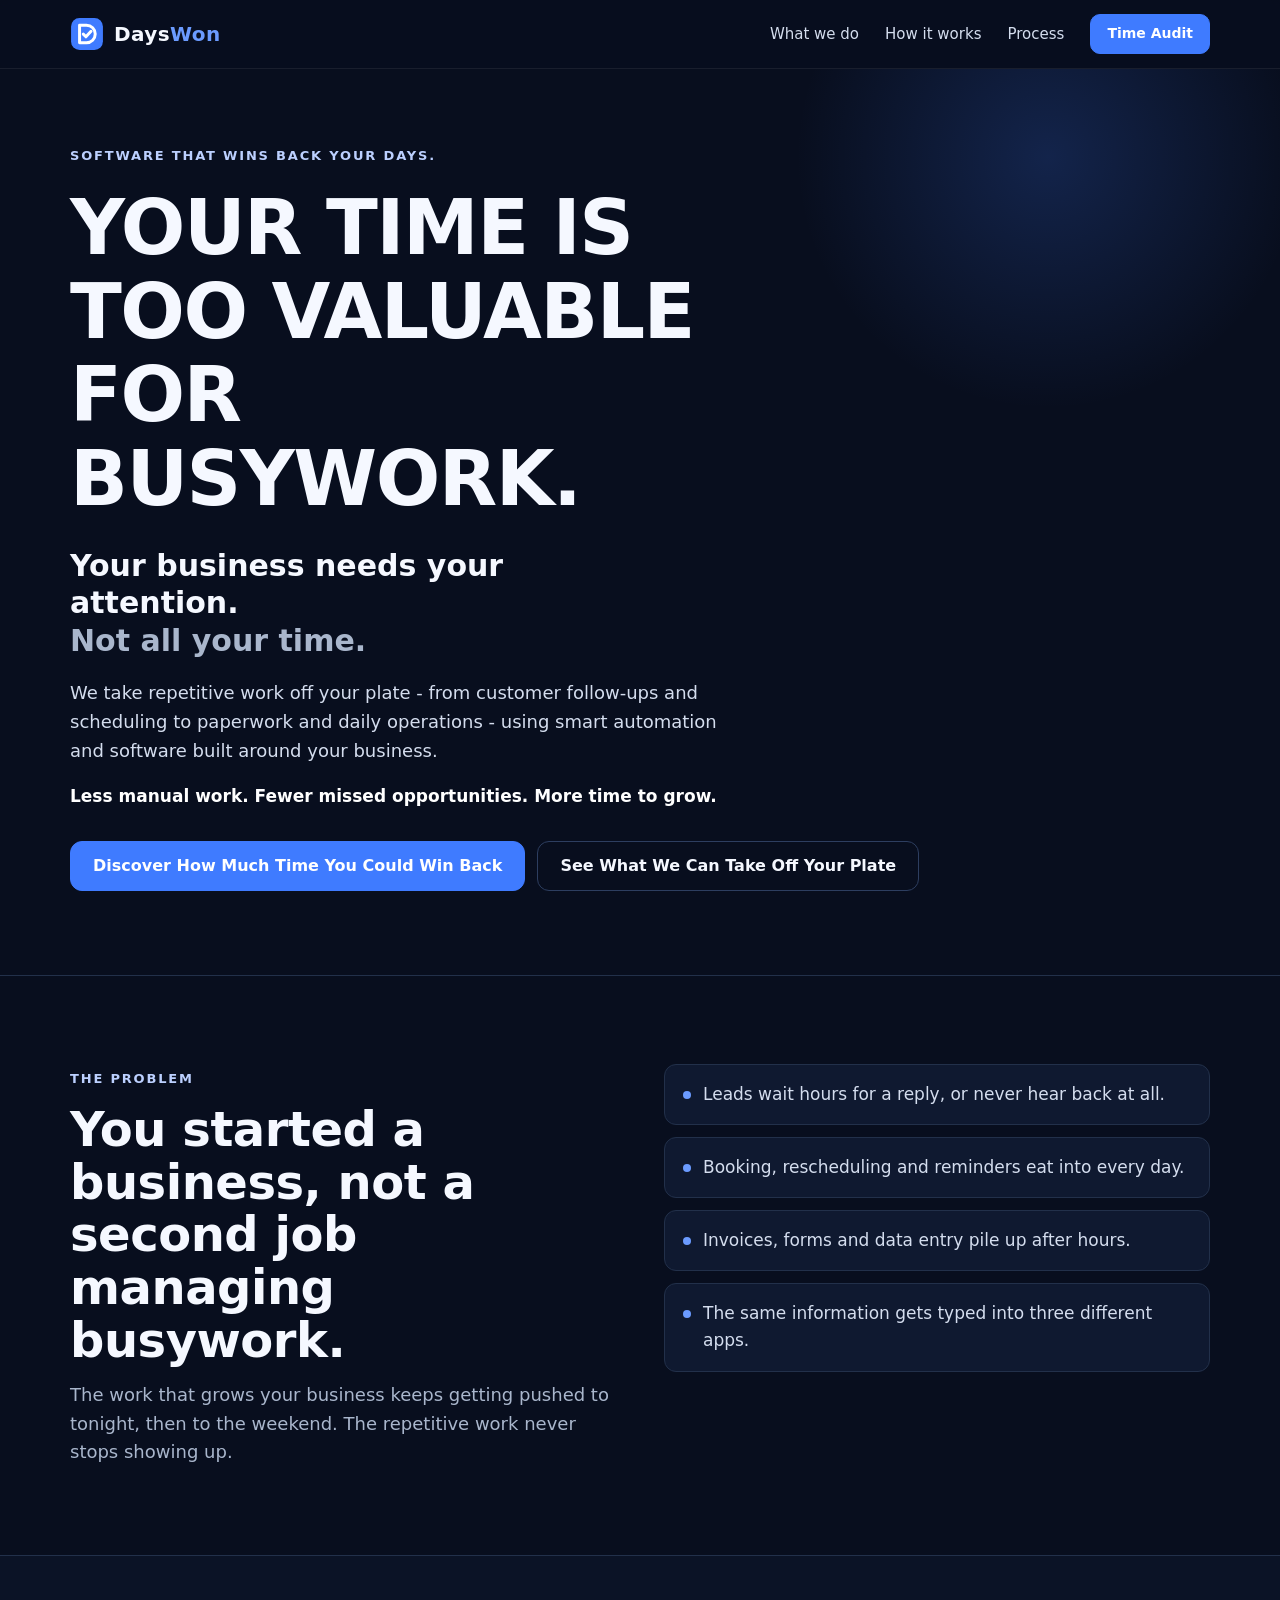
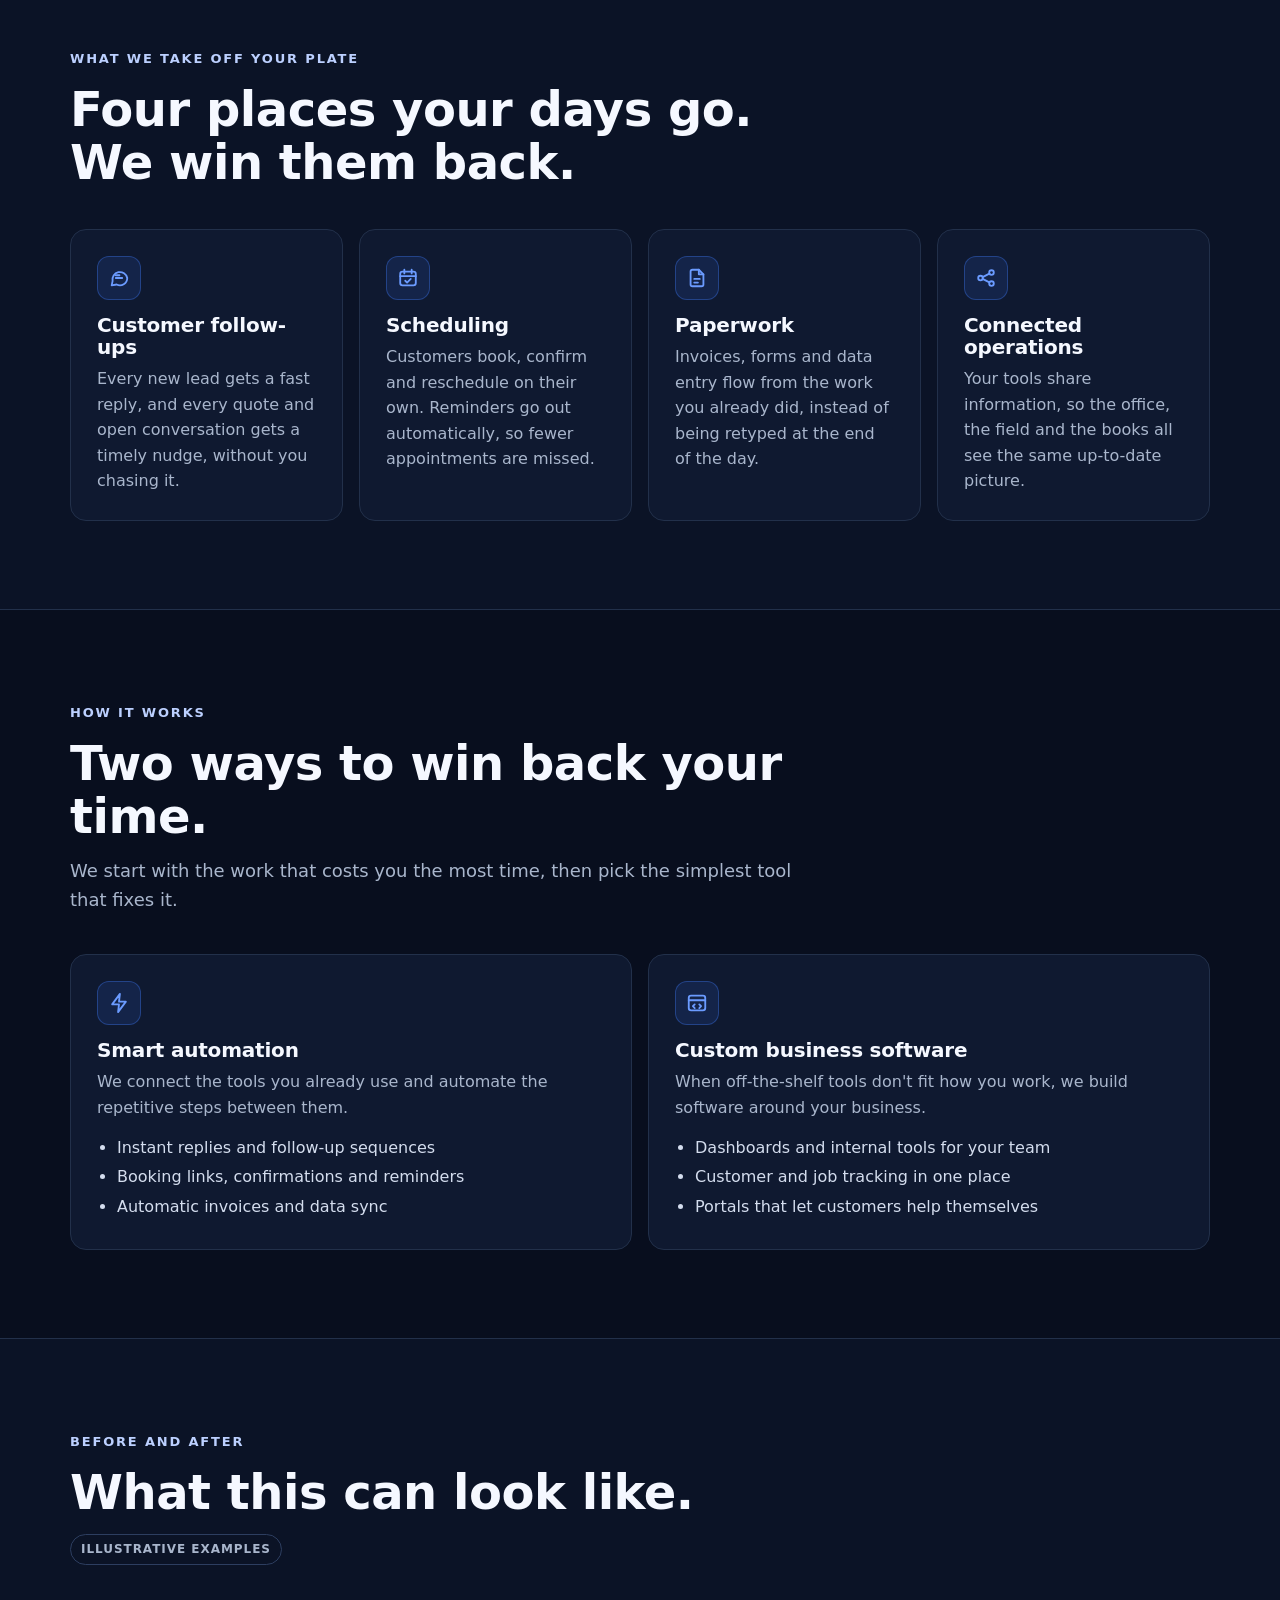
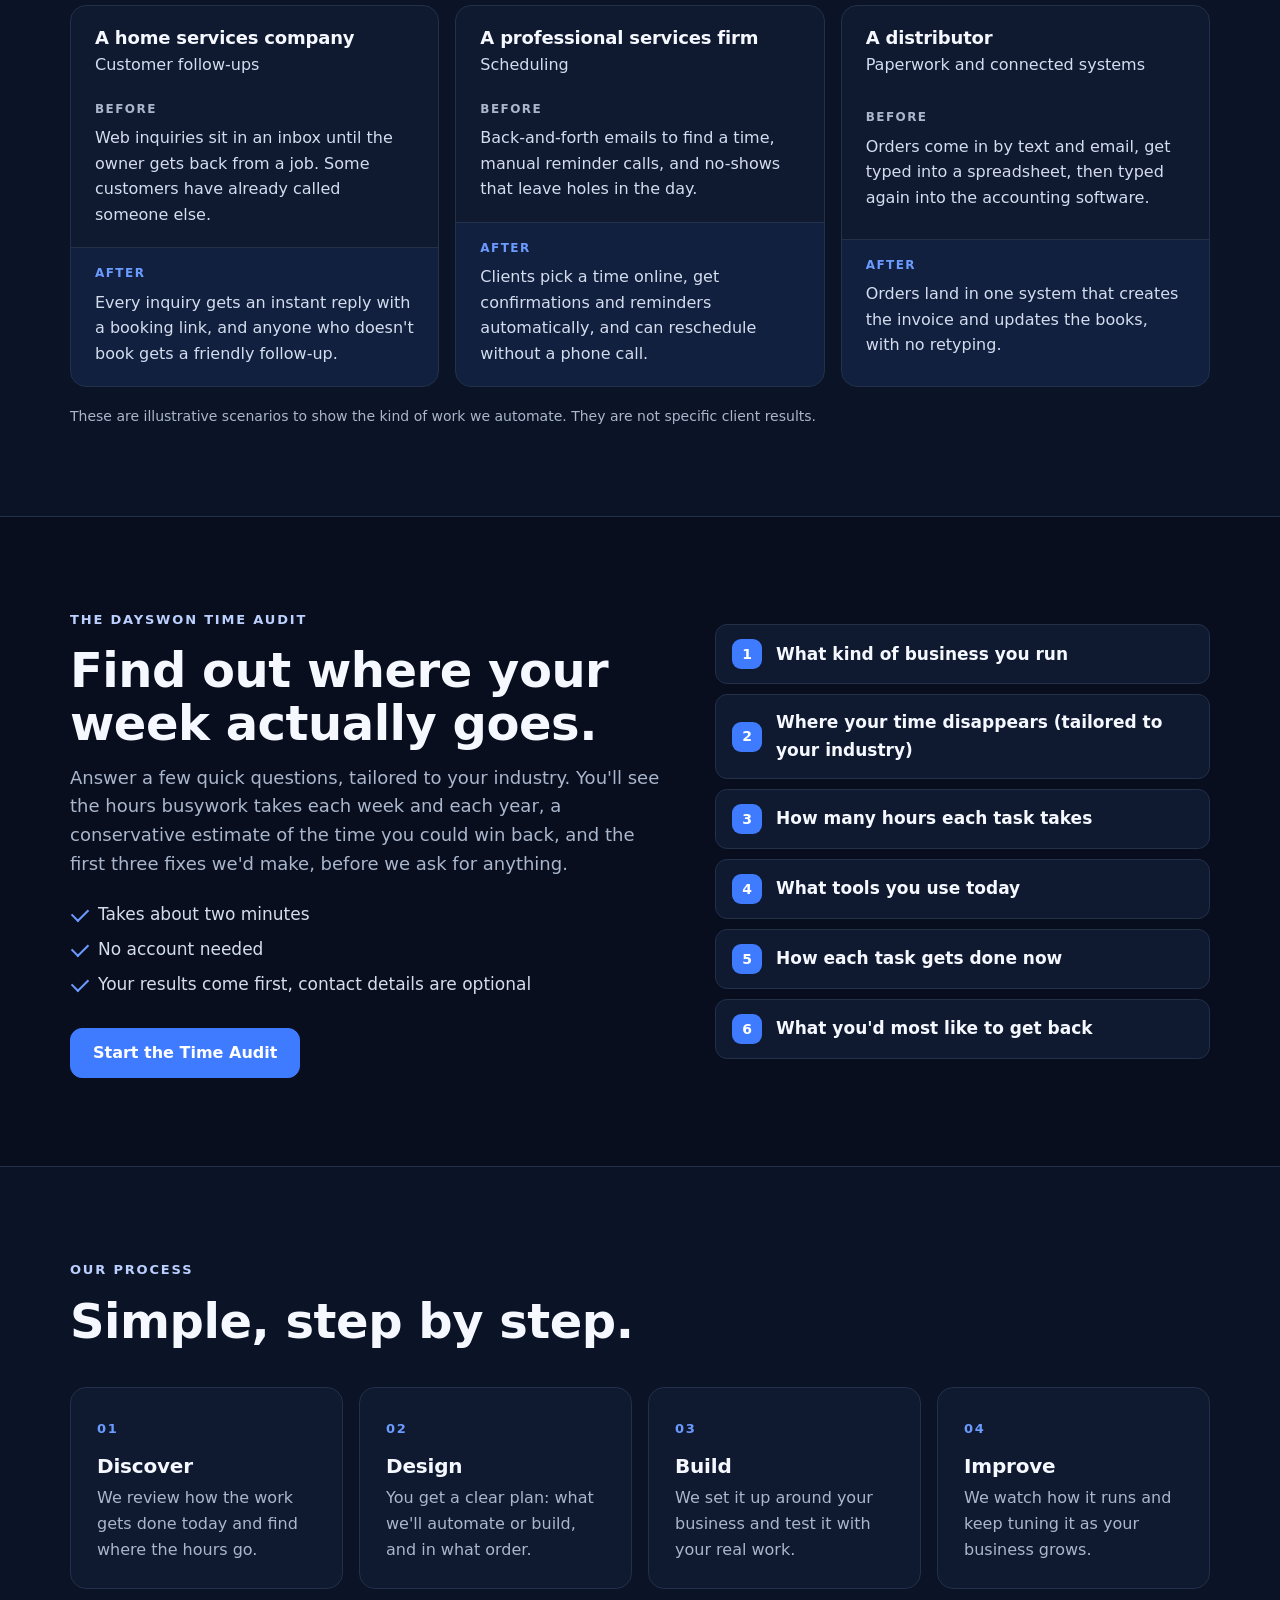
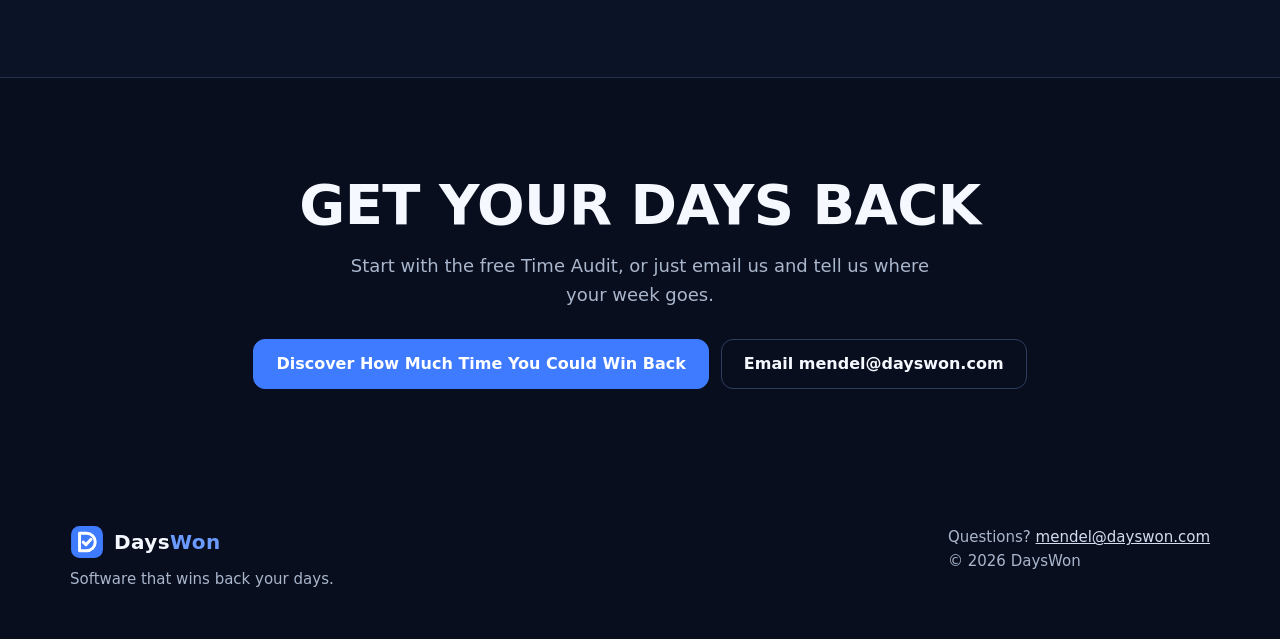
==== commit 9fece369: "Time Audit v3: industry-tailored questions, count-up results with per-task math, work weeks, 3 indus" ====
--- a/index.html
+++ b/index.html
@@ -7,6 +7,19 @@
 <meta name="theme-color" content="#080e1e">
 <title>DaysWon — Your time is too valuable for busywork</title>
 <meta name="description" content="DaysWon takes repetitive work off your plate, from customer follow-ups and scheduling to paperwork and daily operations, with smart automation and software built around your business.">
+<meta property="og:type" content="website">
+<meta property="og:site_name" content="DaysWon">
+<meta property="og:url" content="https://mmstar4657-boop.github.io/dayswon-preview/">
+<meta property="og:title" content="DaysWon: Your time is too valuable for busywork">
+<meta property="og:description" content="How many hours is busywork costing you? Take the 2-minute Time Audit and see your weekly and yearly hours.">
+<meta property="og:image" content="https://mmstar4657-boop.github.io/dayswon-preview/og.png">
+<meta property="og:image:width" content="1200">
+<meta property="og:image:height" content="630">
+<meta property="og:image:alt" content="DaysWon: How many hours is busywork costing you? Take the 2-minute Time Audit">
+<meta name="twitter:card" content="summary_large_image">
+<meta name="twitter:title" content="DaysWon: Your time is too valuable for busywork">
+<meta name="twitter:description" content="How many hours is busywork costing you? Take the 2-minute Time Audit and see your weekly and yearly hours.">
+<meta name="twitter:image" content="https://mmstar4657-boop.github.io/dayswon-preview/og.png">
 <link rel="icon" href="favicon.svg" type="image/svg+xml">
 <link rel="icon" href="favicon-32.png" sizes="32x32">
 <link rel="apple-touch-icon" href="apple-touch-icon.png">
@@ -107,13 +120,13 @@
 <div>
 <span class="eyebrow">The DaysWon Time Audit</span>
 <h2 id="audit-h" style="margin:12px 0 14px">Find out where your week actually goes.</h2>
-<p class="muted" style="font-size:18px">Answer a few quick questions about your business. You'll see your reported weekly workload, a conservative estimate of the time you could win back, and the first places we'd start, before we ask for anything.</p>
+<p class="muted" style="font-size:18px">Answer a few quick questions, tailored to your industry. You'll see the hours busywork takes each week and each year, a conservative estimate of the time you could win back, and the first three fixes we'd make, before we ask for anything.</p>
 <ul class="checks"><li>Takes about two minutes</li><li>No account needed</li><li>Your results come first, contact details are optional</li></ul>
 <div class="actions"><a class="btn" href="time-audit/" data-track="audit_preview_cta_click">Start the Time Audit</a></div>
 </div>
 <ol class="steps-mini" aria-label="What the audit asks">
 <li>What kind of business you run</li>
-<li>Where your time disappears</li>
+<li>Where your time disappears (tailored to your industry)</li>
 <li>How many hours each task takes</li>
 <li>What tools you use today</li>
 <li>How each task gets done now</li>
--- a/styles.css
+++ b/styles.css
@@ -198,3 +198,24 @@
 .opp .t{flex-direction:column-reverse;align-items:flex-start;gap:4px}
 .opp .from{white-space:normal}
 @media (max-width:420px){.res-hero,.next-step,.lead{padding:20px}}
+.checks li.skip{color:var(--muted)}
+.checks li.skip::before{border:0;transform:none;width:10px;height:2px;top:12px;background:var(--muted)}
+
+/* Time Audit v3: screenshot-friendly, honest task-by-task breakdown. */
+.workweeks{margin-top:16px;color:var(--soft);font-size:16px;line-height:1.5}
+.workweeks strong{color:#fff;font-weight:800}
+.task-bars{display:grid;gap:10px;margin-top:20px}
+.task-bar-item{padding:16px 18px;background:var(--bg);border:1px solid var(--line);border-radius:14px}
+.task-bar-title{display:flex;justify-content:space-between;gap:14px;align-items:baseline;font-size:15px;line-height:1.35}
+.task-bar-title strong{font-weight:750}.task-bar-title b{color:var(--blue-ink);white-space:nowrap;font-size:16px}
+.task-track{height:9px;background:var(--panel2);border-radius:20px;margin:12px 0 10px;overflow:hidden}
+.task-track i{height:100%;display:block;background:linear-gradient(90deg,var(--blue),var(--blue2));border-radius:20px}
+.task-math{color:var(--muted);font-size:13.5px;line-height:1.5}
+.task-math strong{color:var(--text)}
+.share-row{display:flex;gap:14px;align-items:center;flex-wrap:wrap;margin:18px 0 12px}
+.share-status{color:var(--blue-ink);font-size:14px}
+@media(max-width:420px){.task-bar-item{padding:15px}.task-bar-title{align-items:flex-start}.task-bar-title strong{max-width:62%}.task-math{font-size:13px}}
+@media(prefers-reduced-motion:reduce){.task-track i{transition:none!important}}
+.res-brand{display:flex;justify-content:space-between;gap:10px;flex-wrap:wrap;margin-top:18px;padding-top:14px;border-top:1px solid var(--line);font-size:13px;color:var(--muted)}.res-brand span:first-child{font-weight:800;color:var(--soft)}.res-brand em{font-style:normal;color:var(--blue2)}
+.workweeks{display:flex;gap:16px;align-items:center;background:var(--bg);border:1px solid var(--line);border-radius:14px;padding:14px 18px}.ww-n{flex:none;font-size:clamp(40px,10vw,52px);font-weight:850;line-height:1;color:var(--blue2);letter-spacing:-.02em;min-width:1.4em;text-align:center}
+.stat .v{font-size:clamp(40px,10.5vw,54px)}
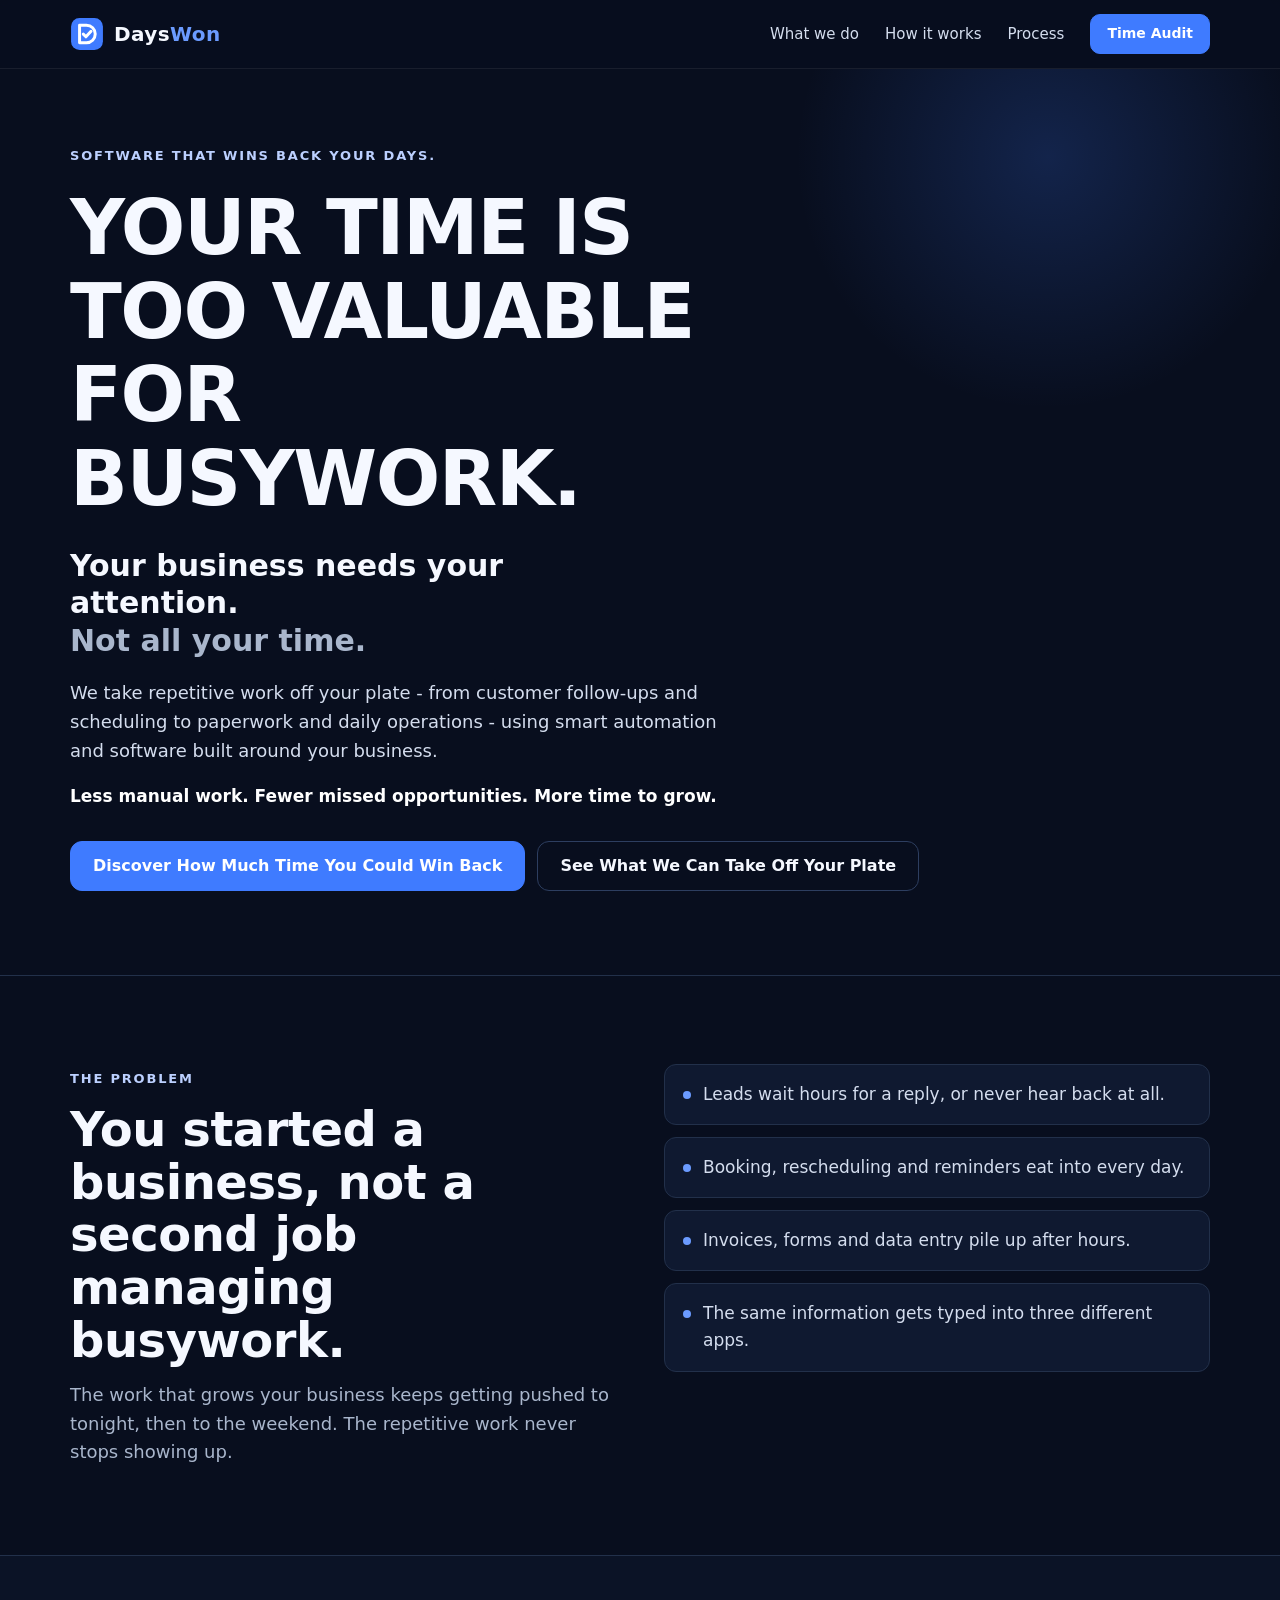
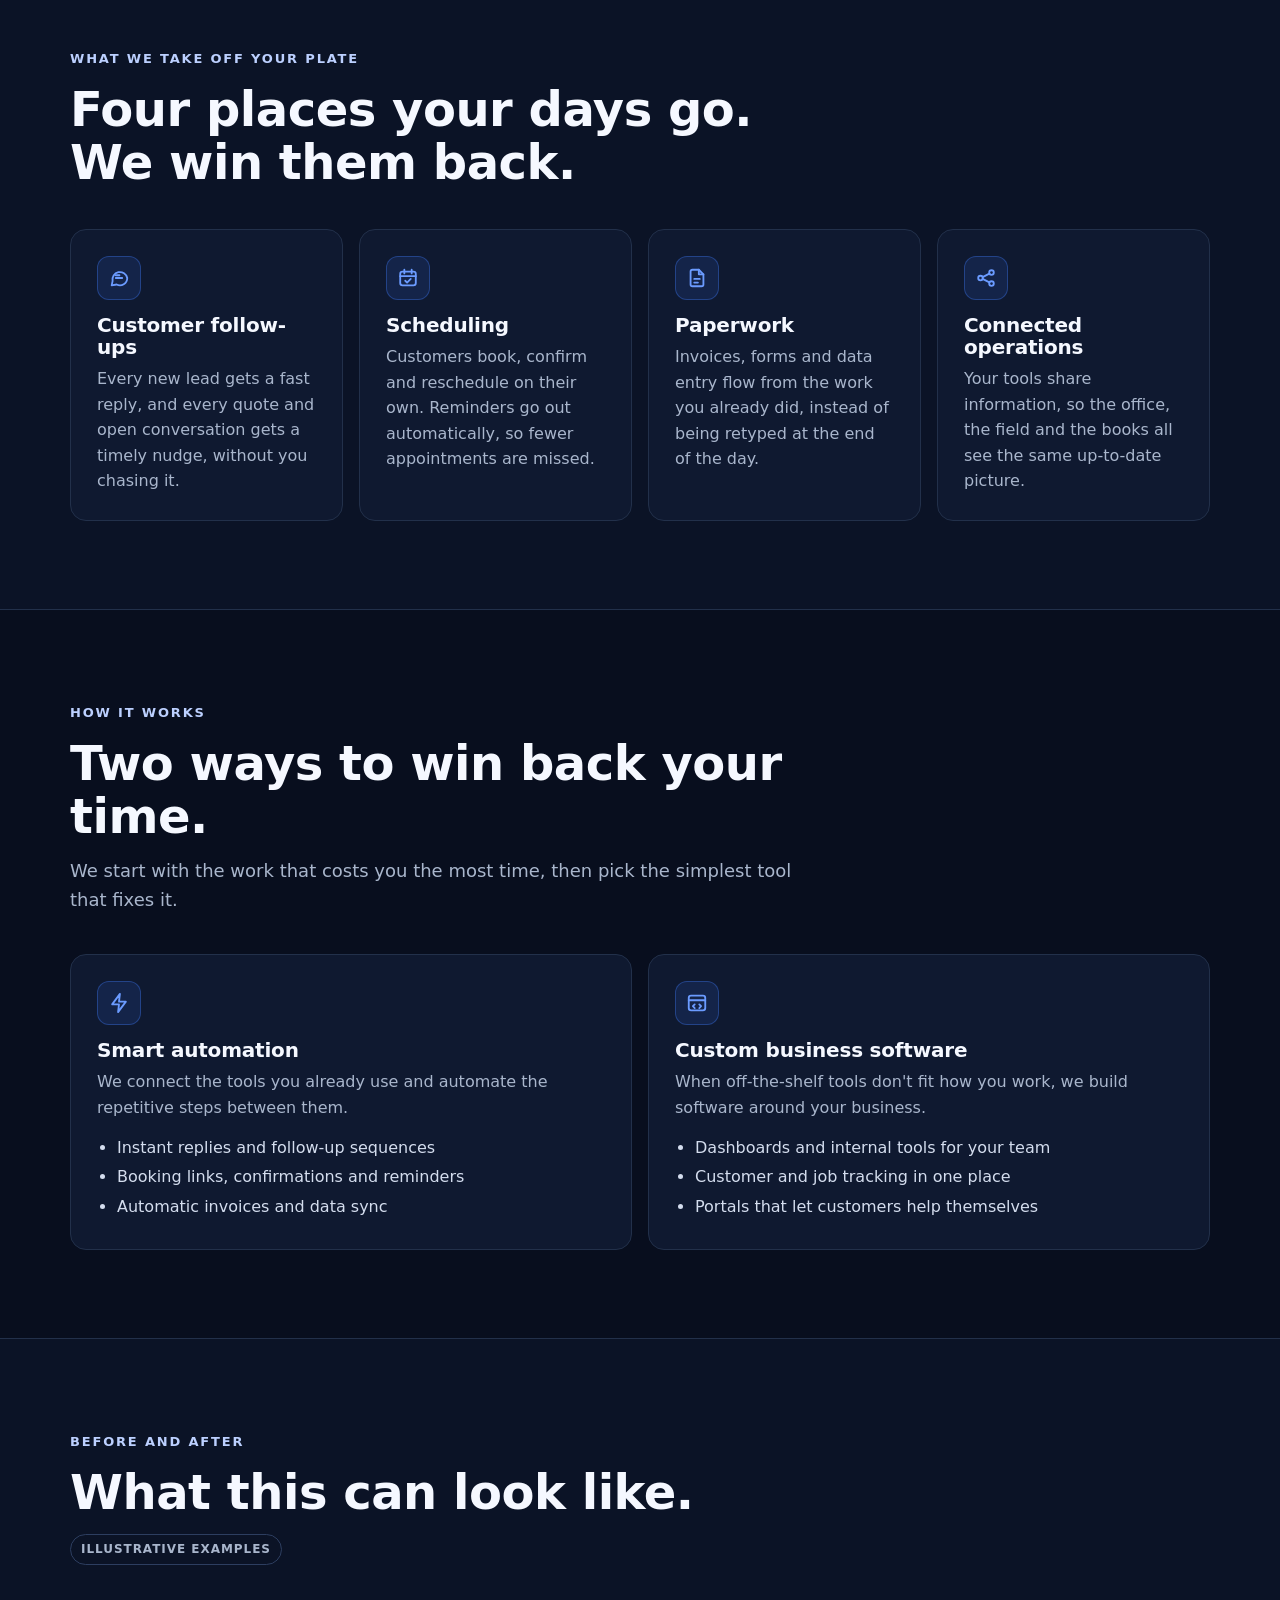
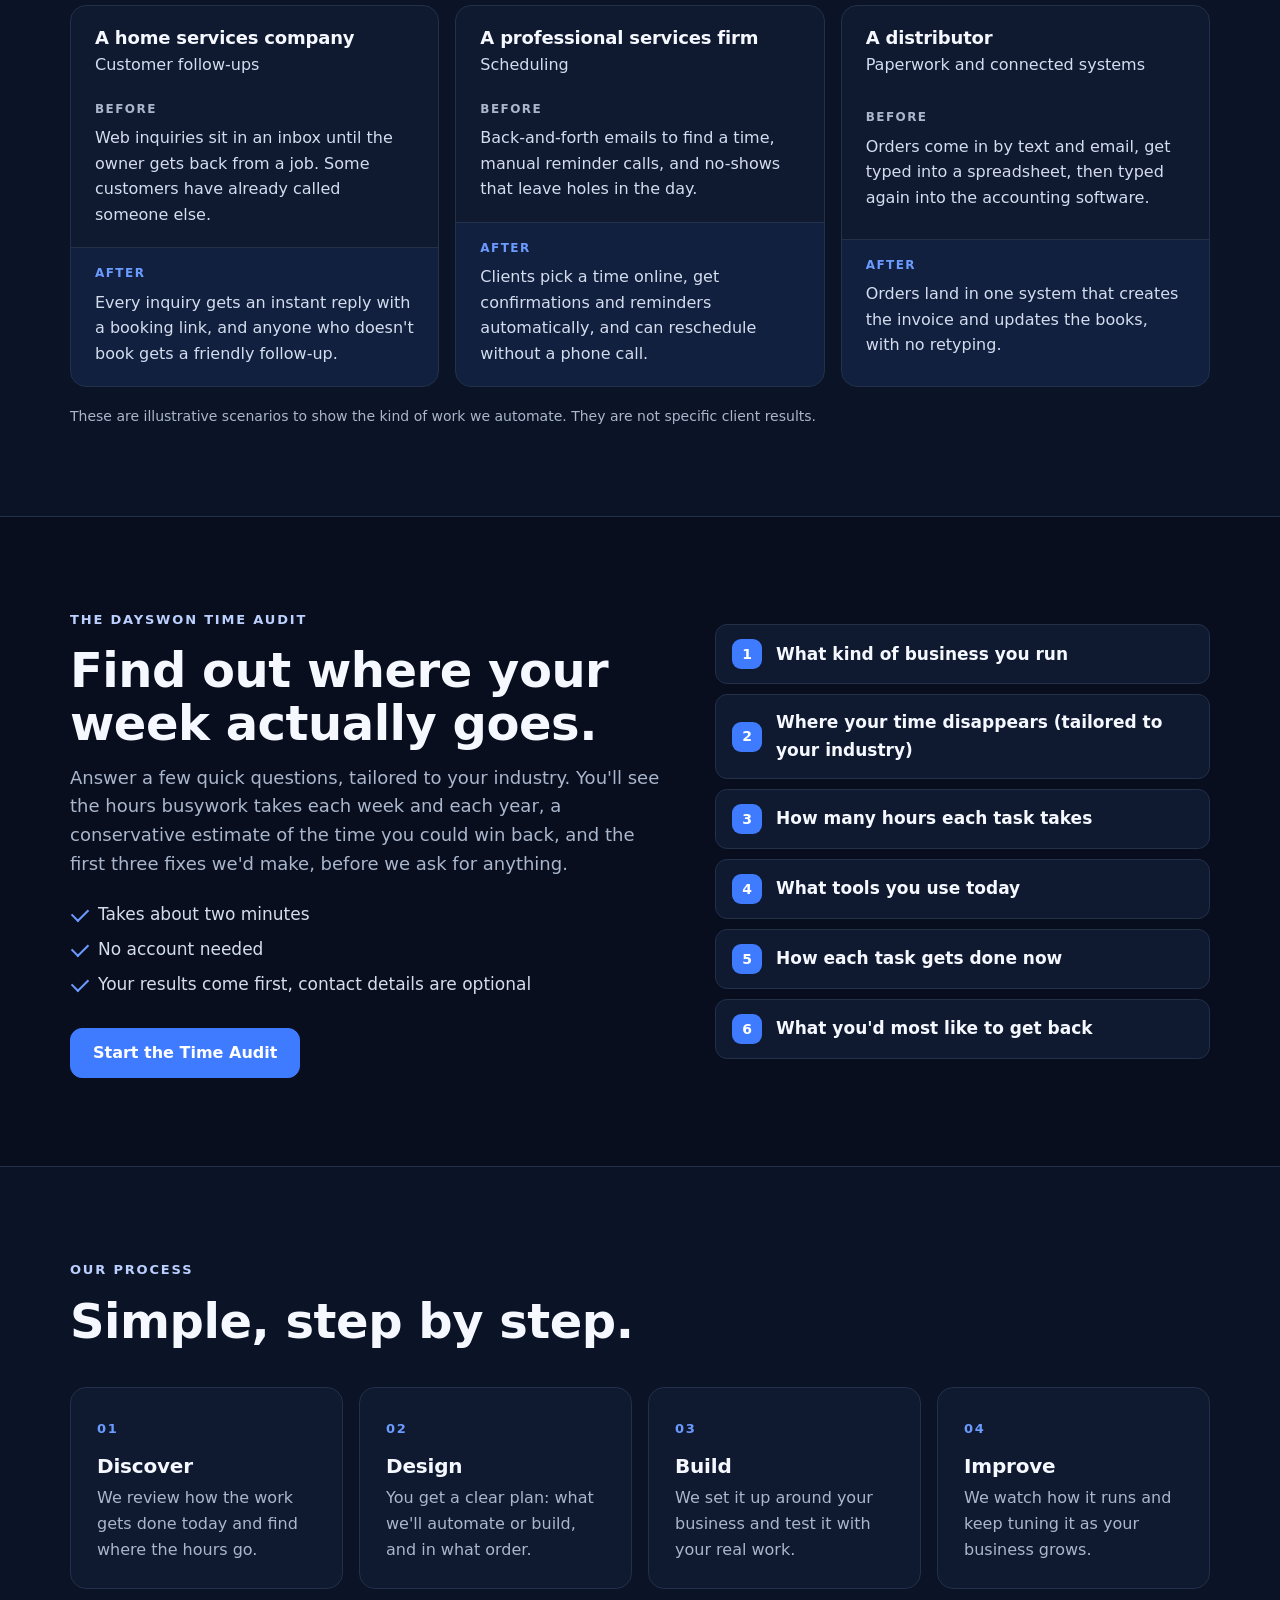
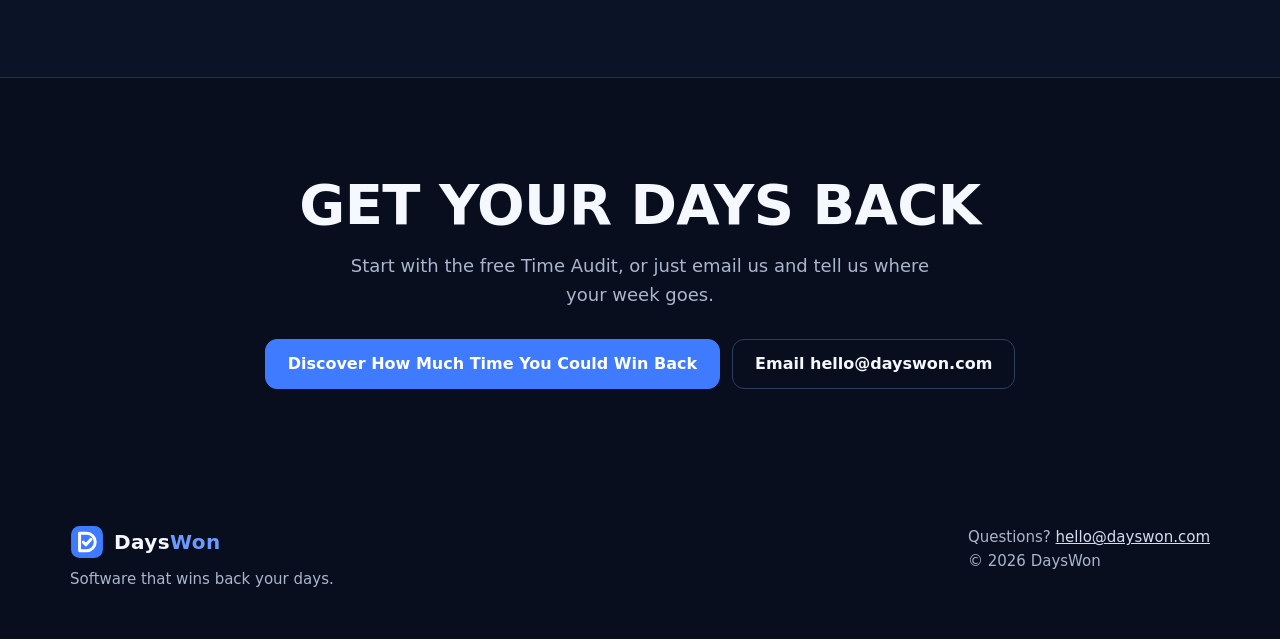
==== commit 9269f2de: "Contact email: use hello@dayswon.com everywhere; bust audit.js cache" ====
--- a/index.html
+++ b/index.html
@@ -154,13 +154,13 @@
 <div class="wrap">
 <h2 id="final-h">Get Your Days Back</h2>
 <p>Start with the free Time Audit, or just email us and tell us where your week goes.</p>
-<div class="actions"><a class="btn" href="time-audit/" data-track="final_cta_click">Discover How Much Time You Could Win Back</a><a class="btn ghost" href="mailto:mendel@dayswon.com">Email mendel@dayswon.com</a></div>
+<div class="actions"><a class="btn" href="time-audit/" data-track="final_cta_click">Discover How Much Time You Could Win Back</a><a class="btn ghost" href="mailto:hello@dayswon.com">Email hello@dayswon.com</a></div>
 </div>
 </section>
 </main>
 <footer class="footer"><div class="wrap footer-in">
 <div><a class="brand" href="./"><svg viewBox="0 0 64 64" aria-hidden="true" focusable="false"><rect x="2" y="2" width="60" height="60" rx="16" fill="#3f7bff"/><path d="M18 15.5H31a16.5 16.5 0 0 1 0 33H18Z" fill="none" stroke="#fff" stroke-width="5.6" stroke-linejoin="round"/><path d="M25 32.3l5 5 9.6-10.4" fill="none" stroke="#fff" stroke-width="5.6" stroke-linecap="round" stroke-linejoin="round"/></svg><span>Days<em>Won</em></span></a><p>Software that wins back your days.</p></div>
-<div><p>Questions? <a href="mailto:mendel@dayswon.com">mendel@dayswon.com</a></p><p>© <span data-year>2026</span> DaysWon</p></div>
+<div><p>Questions? <a href="mailto:hello@dayswon.com">hello@dayswon.com</a></p><p>© <span data-year>2026</span> DaysWon</p></div>
 </div></footer>
 <script src="track.js"></script>
 </body>
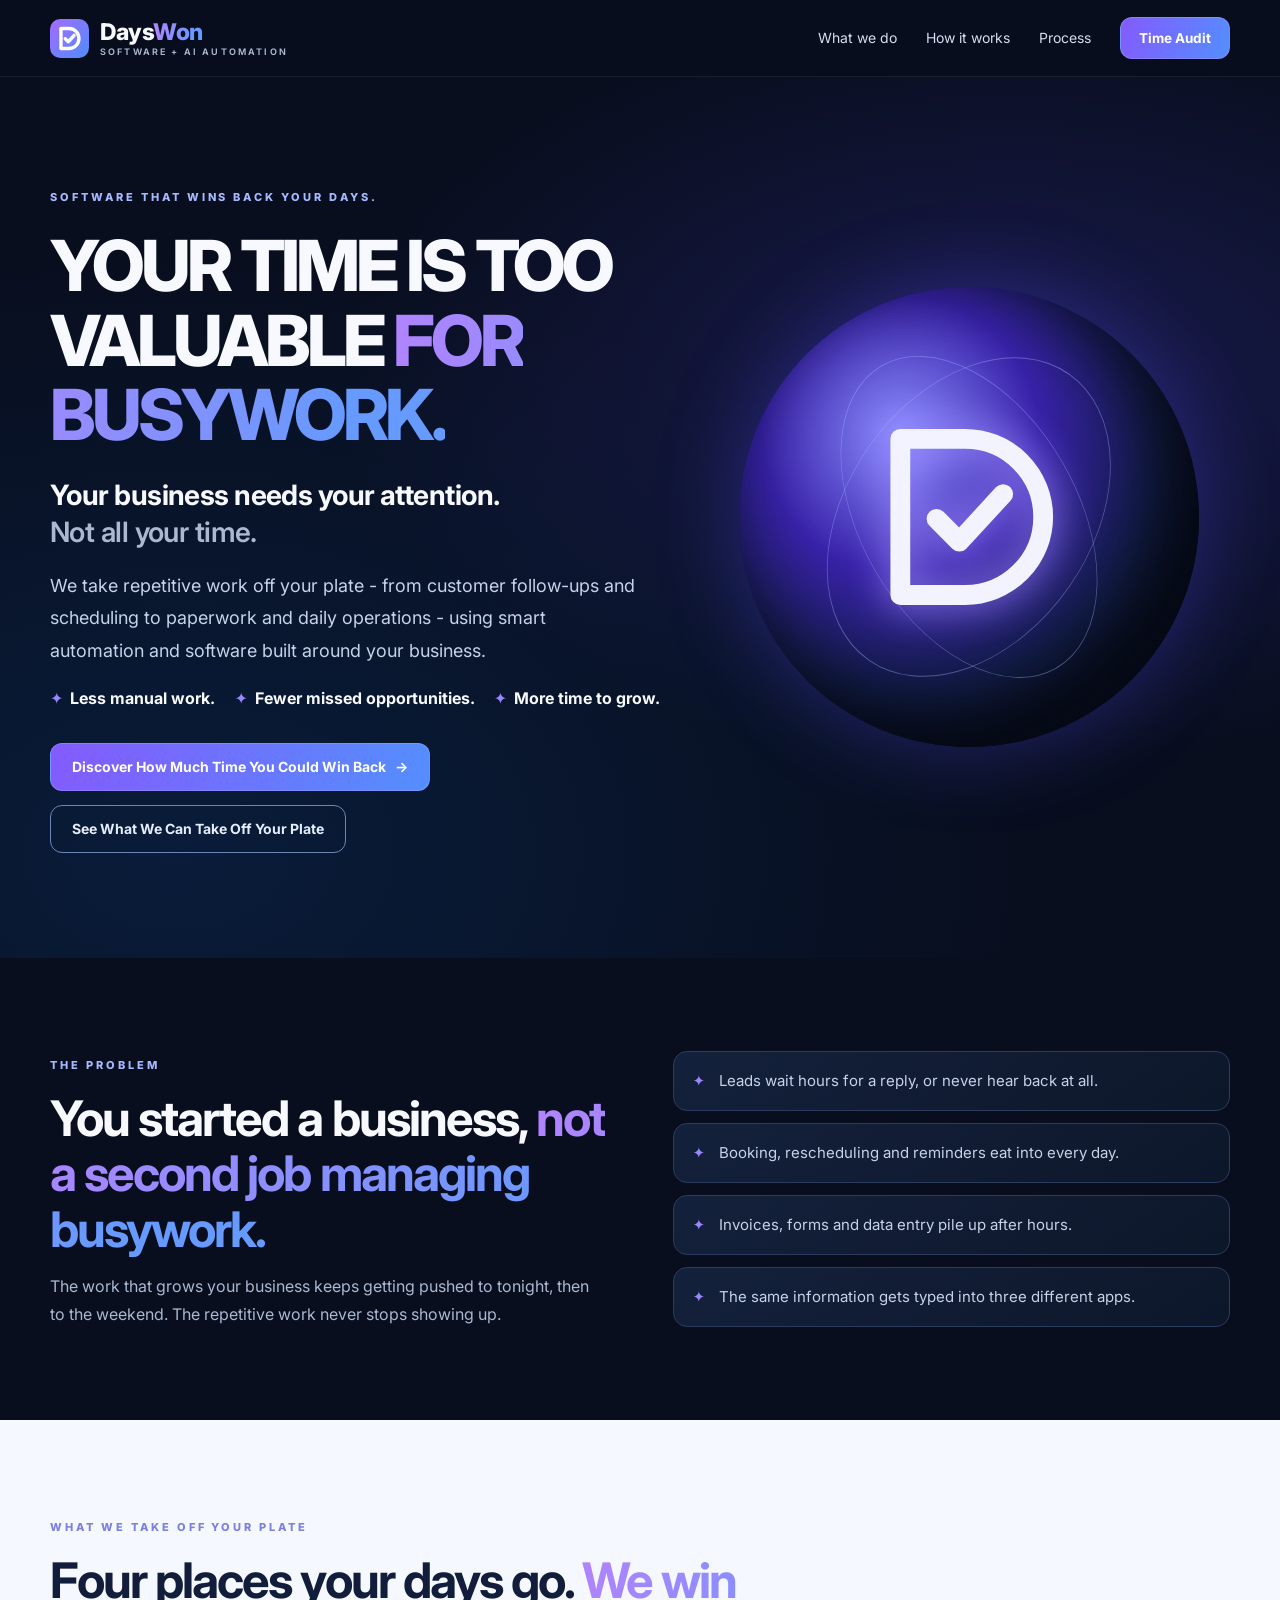
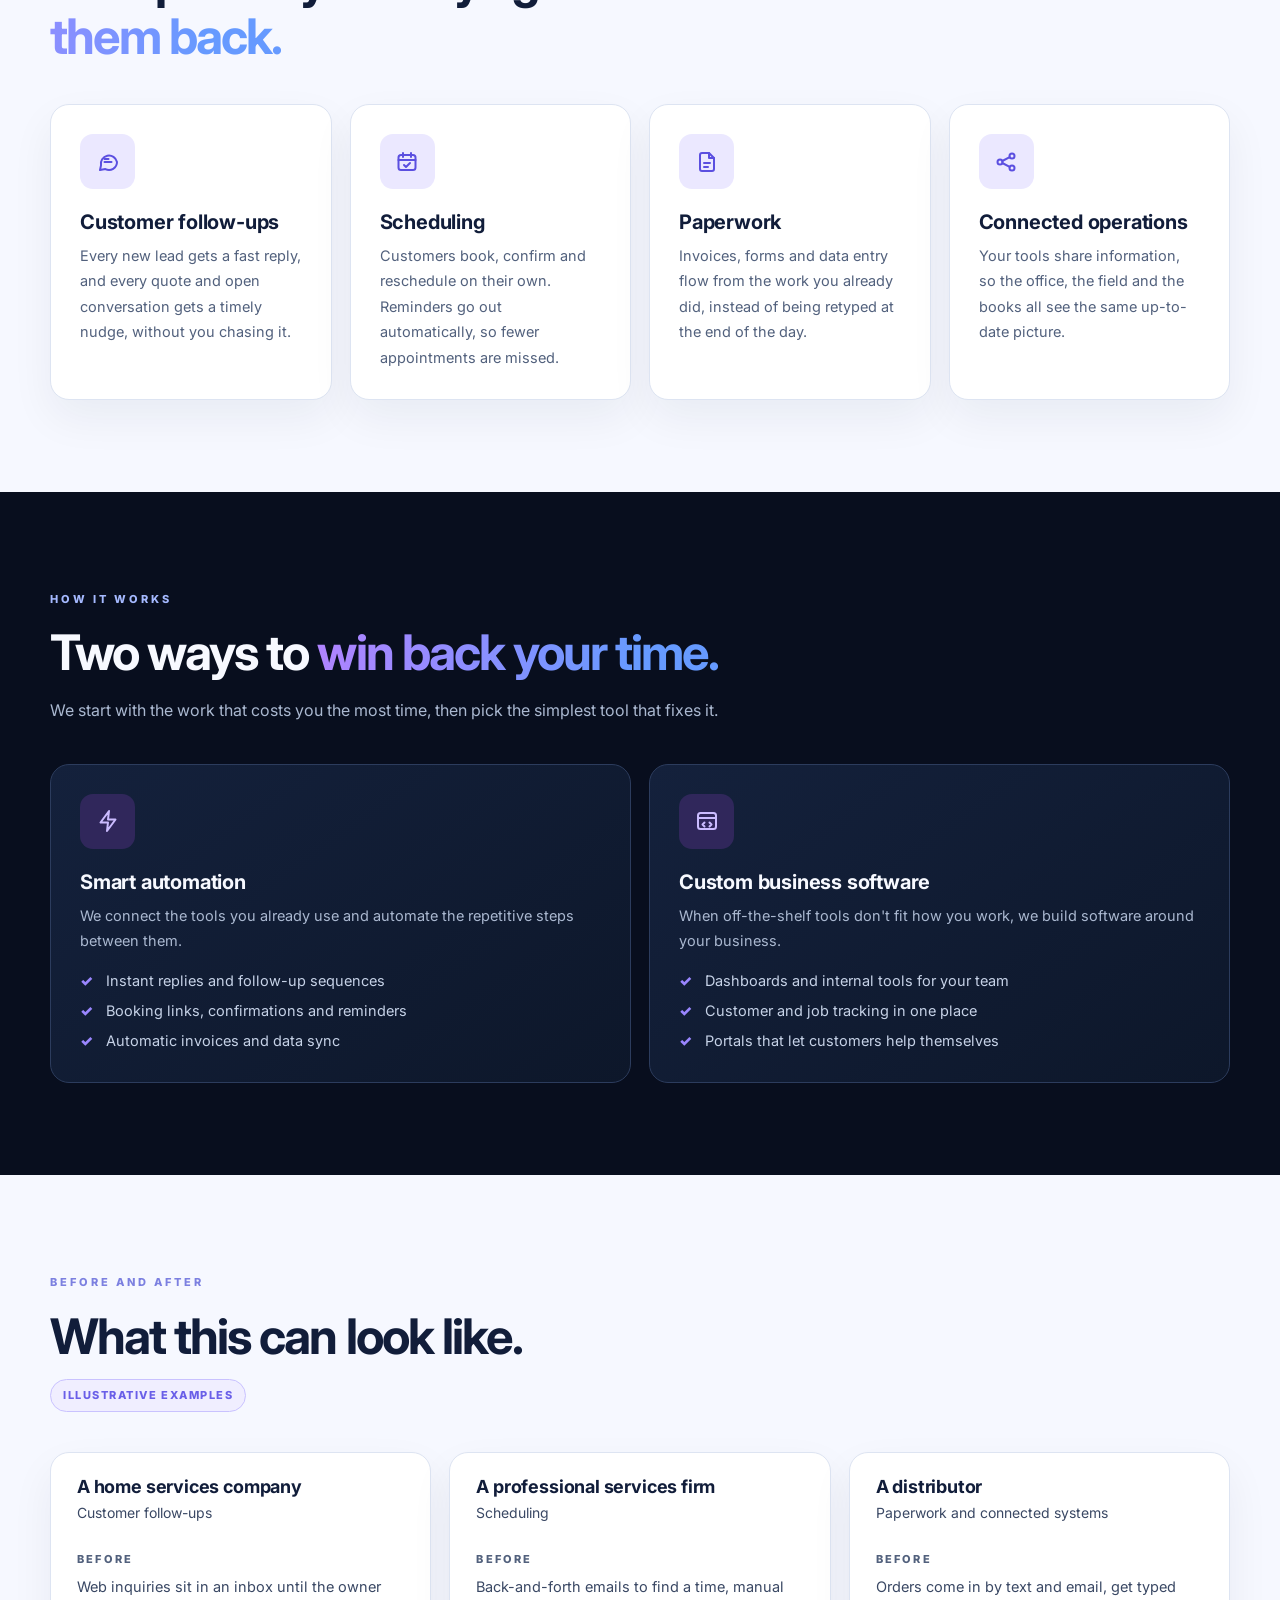
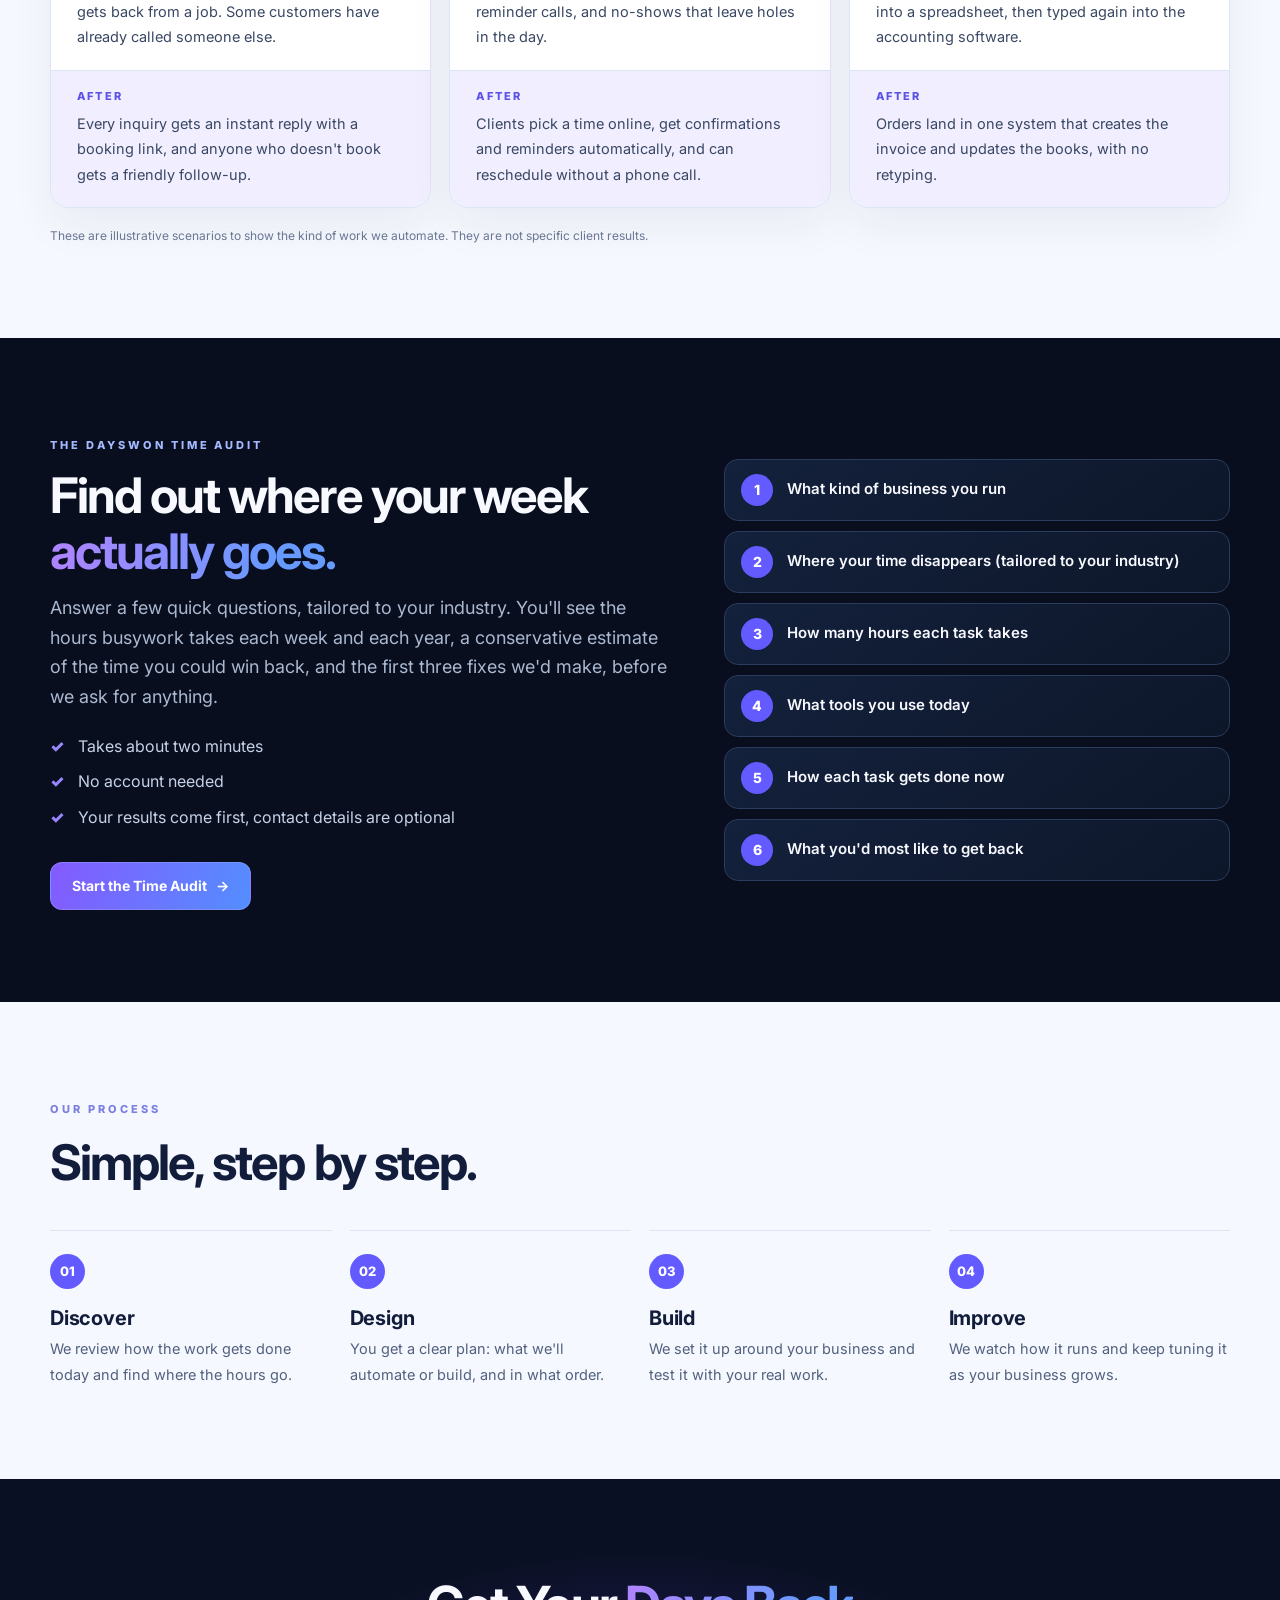
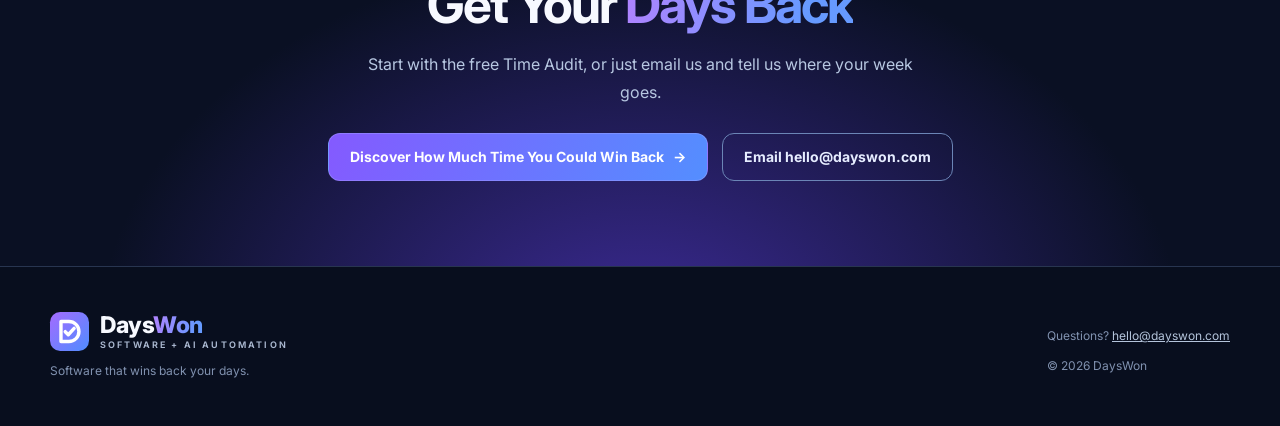
==== commit 8bb33be5: "Restyle preview homepage + offer page to match live dayswon.com (Inter, violet-blue gradient buttons" ====
--- a/index.html
+++ b/index.html
@@ -23,7 +23,9 @@
 <link rel="icon" href="favicon.svg" type="image/svg+xml">
 <link rel="icon" href="favicon-32.png" sizes="32x32">
 <link rel="apple-touch-icon" href="apple-touch-icon.png">
-<link rel="stylesheet" href="styles.css">
+<link rel="preconnect" href="https://fonts.googleapis.com">
+<link rel="preconnect" href="https://fonts.gstatic.com" crossorigin>
+<link rel="stylesheet" href="styles.css?v=20261026dw">
 </head>
 <body>
 <a class="skip" href="#main">Skip to content</a>
@@ -33,16 +35,19 @@
 </div></header>
 <main id="main">
 <section class="hero" aria-labelledby="hero-h">
-<div class="wrap">
+<div class="wrap hero-grid">
+<div>
 <span class="eyebrow">Software that wins back your days.</span>
-<h1 id="hero-h">YOUR TIME IS TOO VALUABLE FOR BUSYWORK.</h1>
+<h1 id="hero-h">YOUR TIME IS TOO VALUABLE <span class="gradient">FOR BUSYWORK.</span></h1>
 <p class="sub">Your business needs your attention. <span>Not all your time.</span></p>
 <p class="body">We take repetitive work off your plate - from customer follow-ups and scheduling to paperwork and daily operations - using smart automation and software built around your business.</p>
-<p class="tag">Less manual work. Fewer missed opportunities. More time to grow.</p>
+<p class="tag benefits"><span>Less manual work.</span> <span>Fewer missed opportunities.</span> <span>More time to grow.</span></p>
 <div class="actions">
-<a class="btn" href="time-audit/" data-track="hero_cta_click">Discover How Much Time You Could Win Back</a>
+<a class="btn go" href="time-audit/" data-track="hero_cta_click">Discover How Much Time You Could Win Back</a>
 <a class="btn ghost" href="#outcomes" data-track="hero_secondary_click">See What We Can Take Off Your Plate</a>
 </div>
+</div>
+<div class="visual" aria-hidden="true"><div class="orb"><svg viewBox="0 0 64 64" focusable="false"><path d="M14 11.5H31a20.5 20.5 0 0 1 0 41H14Z" fill="none" stroke="#f2f3ff" stroke-width="5.2" stroke-linejoin="round"/><path d="M23.5 32.5l6 6 11.5-12.5" fill="none" stroke="#f2f3ff" stroke-width="5.2" stroke-linecap="round" stroke-linejoin="round"/></svg></div></div>
 </div>
 </section>
 
@@ -50,7 +55,7 @@
 <div class="wrap split">
 <div class="head" style="margin:0">
 <span class="eyebrow">The problem</span>
-<h2 id="problem-h">You started a business, not a second job managing busywork.</h2>
+<h2 id="problem-h">You started a business, <span class="gradient">not a second job managing busywork.</span></h2>
 <p>The work that grows your business keeps getting pushed to tonight, then to the weekend. The repetitive work never stops showing up.</p>
 </div>
 <ul class="problem-list">
@@ -66,7 +71,7 @@
 <div class="wrap">
 <div class="head">
 <span class="eyebrow">What we take off your plate</span>
-<h2 id="outcomes-h">Four places your days go. We win them back.</h2>
+<h2 id="outcomes-h">Four places your days go. <span class="gradient">We win them back.</span></h2>
 </div>
 <div class="grid g4">
 <article class="card"><div class="ico"><svg viewBox="0 0 24 24" fill="none" stroke="currentColor" stroke-width="2" stroke-linecap="round" stroke-linejoin="round" aria-hidden="true"><path d="M21 12a8 8 0 0 1-11.6 7.1L4 20l1-4.6A8 8 0 1 1 21 12z"/><path d="M8.5 12h7M8.5 9h4"/></svg></div><h3>Customer follow-ups</h3><p>Every new lead gets a fast reply, and every quote and open conversation gets a timely nudge, without you chasing it.</p></article>
@@ -81,7 +86,7 @@
 <div class="wrap">
 <div class="head">
 <span class="eyebrow">How it works</span>
-<h2 id="how-h">Two ways to win back your time.</h2>
+<h2 id="how-h">Two ways to <span class="gradient">win back your time.</span></h2>
 <p>We start with the work that costs you the most time, then pick the simplest tool that fixes it.</p>
 </div>
 <div class="grid g2">
@@ -119,10 +124,10 @@
 <div class="wrap audit-prev">
 <div>
 <span class="eyebrow">The DaysWon Time Audit</span>
-<h2 id="audit-h" style="margin:12px 0 14px">Find out where your week actually goes.</h2>
+<h2 id="audit-h" style="margin:12px 0 14px">Find out where your week <span class="gradient">actually goes.</span></h2>
 <p class="muted" style="font-size:18px">Answer a few quick questions, tailored to your industry. You'll see the hours busywork takes each week and each year, a conservative estimate of the time you could win back, and the first three fixes we'd make, before we ask for anything.</p>
 <ul class="checks"><li>Takes about two minutes</li><li>No account needed</li><li>Your results come first, contact details are optional</li></ul>
-<div class="actions"><a class="btn" href="time-audit/" data-track="audit_preview_cta_click">Start the Time Audit</a></div>
+<div class="actions"><a class="btn go" href="time-audit/" data-track="audit_preview_cta_click">Start the Time Audit</a></div>
 </div>
 <ol class="steps-mini" aria-label="What the audit asks">
 <li>What kind of business you run</li>
@@ -152,9 +157,9 @@
 
 <section class="final" aria-labelledby="final-h">
 <div class="wrap">
-<h2 id="final-h">Get Your Days Back</h2>
+<h2 id="final-h">Get Your <span class="gradient">Days Back</span></h2>
 <p>Start with the free Time Audit, or just email us and tell us where your week goes.</p>
-<div class="actions"><a class="btn" href="time-audit/" data-track="final_cta_click">Discover How Much Time You Could Win Back</a><a class="btn ghost" href="mailto:hello@dayswon.com">Email hello@dayswon.com</a></div>
+<div class="actions"><a class="btn go" href="time-audit/" data-track="final_cta_click">Discover How Much Time You Could Win Back</a><a class="btn ghost" href="mailto:hello@dayswon.com">Email hello@dayswon.com</a></div>
 </div>
 </section>
 </main>
--- a/styles.css
+++ b/styles.css
@@ -1,108 +1,136 @@
-:root{--bg:#080e1e;--bg2:#0b1326;--panel:#0f1930;--panel2:#132040;--line:#22304a;--line2:#2d3e60;--text:#f5f8ff;--muted:#a9b6cc;--soft:#d4ddee;--blue:#3f7bff;--blue2:#6b9bff;--blue-ink:#bcd0ff;--ok:#5fd3a0;--err:#ff8f8f;--r:16px;--max:1140px}
+@import url("https://fonts.googleapis.com/css2?family=Inter:wght@400;500;600;700;800;900&display=swap");
+/* DaysWon preview: same look as the live dayswon.com (Inter, navy #080e1e, violet-to-blue gradient, light/dark section rhythm). */
+:root{--bg:#080e1e;--bg2:#0a1023;--panel:#111e36;--panel2:#15233e;--line:#273550;--line2:#344564;--text:#f7f9ff;--muted:#aab8d0;--soft:#c6d2e7;--blue:#635bff;--blue2:#9caeff;--blue-ink:#a5b9ff;--violet:#a47bff;--focus:#8b86ff;--check:#9a86ff;--grad:linear-gradient(110deg,#845aff,#548eff);--gtext:linear-gradient(100deg,#b183ff,#669aff 80%);--card:linear-gradient(145deg,#14213c,#0d172a);--cardline:#2c3c5d;--tint:rgba(132,110,255,.12);--tintline:rgba(150,140,255,.42);--ok:#5fd3a0;--err:#ff8f8f;--r:19px;--max:1180px}
 *{box-sizing:border-box}
 html{-webkit-text-size-adjust:100%;scroll-behavior:smooth}
 @media (prefers-reduced-motion:reduce){html{scroll-behavior:auto}*{transition:none!important;animation:none!important}}
-body{margin:0;background:var(--bg);color:var(--text);font-family:Inter,ui-sans-serif,system-ui,-apple-system,"Segoe UI",Roboto,Helvetica,Arial,sans-serif;font-size:17px;line-height:1.6;-webkit-font-smoothing:antialiased}
+body{margin:0;background:var(--bg);color:var(--text);font-family:Inter,ui-sans-serif,system-ui,-apple-system,"Segoe UI",Roboto,Helvetica,Arial,sans-serif;font-size:16px;line-height:1.65;-webkit-font-smoothing:antialiased}
 a{color:inherit}
 img,svg{display:block}
 button,input,select,textarea{font:inherit;color:inherit}
-:focus-visible{outline:3px solid var(--blue2);outline-offset:3px;border-radius:8px}
-.wrap{width:min(var(--max),calc(100% - 40px));margin-inline:auto}
+:focus-visible{outline:3px solid var(--focus);outline-offset:3px;border-radius:8px}
+.wrap{width:min(var(--max),calc(100% - 44px));margin-inline:auto}
 .skip{position:absolute;left:-999px;top:8px;background:#fff;color:#000;padding:8px 14px;border-radius:8px;z-index:99}
 .skip:focus{left:12px}
-/* nav */
-.nav{position:sticky;top:0;z-index:30;background:rgba(8,14,30,.88);backdrop-filter:saturate(1.4) blur(14px);-webkit-backdrop-filter:saturate(1.4) blur(14px);border-bottom:1px solid rgba(255,255,255,.07)}
-.nav-in{height:68px;display:flex;align-items:center;justify-content:space-between;gap:20px}
-.brand{display:flex;align-items:center;gap:10px;text-decoration:none;font-weight:800;font-size:20px;letter-spacing:.02em}
-.brand svg{width:34px;height:34px;flex:none}
-.brand em{font-style:normal;color:var(--blue2)}
-.nav-links{display:flex;align-items:center;gap:26px;font-size:15px;color:var(--soft)}
+.gradient{background:var(--gtext);-webkit-background-clip:text;background-clip:text;color:transparent;-webkit-text-fill-color:transparent}
+/* nav (as dayswon.com) */
+.nav{position:sticky;top:0;z-index:30;background:#080e1eea;backdrop-filter:blur(18px);-webkit-backdrop-filter:blur(18px);border-bottom:1px solid #ffffff12}
+.nav-in{height:76px;display:flex;align-items:center;justify-content:space-between;gap:22px}
+.brand{display:flex;align-items:center;gap:11px;text-decoration:none;color:var(--text)}
+.brand svg{width:39px;height:39px;flex:none;border-radius:26%;background:linear-gradient(135deg,#a46bff,#4f8dff)}
+.brand svg rect{fill:transparent}
+.brand>span{font-weight:800;font-size:23px;letter-spacing:-.02em;line-height:1.05}
+.brand em{font-style:normal;background:linear-gradient(100deg,#b183ff,#669aff 85%);-webkit-background-clip:text;background-clip:text;color:transparent;-webkit-text-fill-color:transparent}
+.brand>span::after{content:"SOFTWARE + AI AUTOMATION";display:block;margin-top:3px;font-size:9px;letter-spacing:.24em;font-weight:650;color:var(--muted)}
+.nav-links{display:flex;align-items:center;gap:29px;font-size:14px;color:#d5dff0}
 .nav-links a{text-decoration:none}
 .nav-links a:not(.btn):hover{color:#fff}
-@media (max-width:820px){.nav-links a:not(.btn){display:none}}
-/* buttons */
-.btn{display:inline-flex;align-items:center;justify-content:center;gap:8px;min-height:50px;padding:13px 22px;border-radius:12px;border:1px solid var(--blue);background:var(--blue);color:#fff;font-weight:700;font-size:16px;line-height:1.25;text-decoration:none;text-align:center;cursor:pointer;transition:background .18s,border-color .18s,transform .18s}
-.btn:hover{background:#2f6af0;border-color:#2f6af0}
-.btn:active{transform:translateY(1px)}
-.btn.ghost{background:transparent;border-color:var(--line2);color:var(--text)}
-.btn.ghost:hover{border-color:var(--blue2);background:rgba(63,123,255,.08)}
-.btn.sm{min-height:40px;padding:8px 16px;font-size:14px;border-radius:10px}
-.btn[disabled]{opacity:.55;cursor:not-allowed}
+@media (max-width:900px){.nav-links a:not(.btn){display:none}}
+/* buttons (as dayswon.com) */
+.btn{display:inline-flex;align-items:center;justify-content:center;gap:9px;min-height:48px;padding:14px 21px;border-radius:12px;border:1px solid #a6a6ff66;background:var(--grad);color:#fff;font-weight:700;font-size:14px;line-height:1.25;text-decoration:none;text-align:center;cursor:pointer;transition:transform .2s,filter .2s}
+.btn:hover{transform:translateY(-2px);filter:brightness(1.12)}
+.btn:active{transform:none}
+.btn.go::after{content:"\2192"}
+.btn.ghost{background:transparent;border-color:#6b85b6;color:#e6edff}
+.btn.ghost:hover{background:rgba(255,255,255,.04);filter:none}
+.btn.sm{min-height:42px;padding:11px 18px;font-size:13.5px}
+.btn[disabled]{opacity:.55;cursor:not-allowed;transform:none;filter:none}
 /* type */
-.eyebrow{display:inline-block;font-size:13px;font-weight:700;letter-spacing:.14em;text-transform:uppercase;color:var(--blue-ink)}
-h1,h2,h3{line-height:1.1;margin:0;letter-spacing:-.01em}
-h1{font-size:clamp(38px,7.2vw,76px);font-weight:850;letter-spacing:-.02em;text-transform:uppercase}
-h2{font-size:clamp(30px,4.4vw,48px);font-weight:800}
-h3{font-size:20px;font-weight:750}
+.eyebrow{display:inline-block;font-size:11px;font-weight:800;letter-spacing:.27em;text-transform:uppercase;color:var(--blue-ink);line-height:1.6}
+h1,h2,h3{line-height:1.1;margin:0}
+h1{font-size:clamp(42px,5.5vw,77px);font-weight:800;line-height:1.055;letter-spacing:-.055em}
+h2{font-size:clamp(31px,4vw,49px);font-weight:700;line-height:1.13;letter-spacing:-.04em}
+h3{font-size:20px;font-weight:700;letter-spacing:-.01em}
 p{margin:0}
 .muted{color:var(--muted)}
 .accent{color:var(--blue2)}
-/* hero */
-.hero{position:relative;padding:72px 0 84px;overflow:hidden;border-bottom:1px solid var(--line)}
-.hero::before{content:"";position:absolute;inset:-30% -10% auto auto;width:720px;height:720px;background:radial-gradient(closest-side,rgba(63,123,255,.20),transparent 70%);pointer-events:none}
+/* hero (as dayswon.com) */
+.hero{position:relative;overflow:hidden;padding:105px 0;background:radial-gradient(ellipse at 79% 35%,#25236d99,transparent 47%),radial-gradient(ellipse at 14% 88%,#0b387155,transparent 55%)}
 .hero .wrap{position:relative}
-.hero h1{max-width:13ch;margin:18px 0 26px}
-.hero .sub{font-size:clamp(22px,2.6vw,30px);font-weight:700;line-height:1.25;max-width:24ch}
+.hero-grid{display:grid;grid-template-columns:1.08fr .92fr;align-items:center;gap:45px}
+.hero h1{margin:21px 0 25px}
+.hero .sub{font-size:clamp(22px,2.4vw,28px);font-weight:700;line-height:1.3;letter-spacing:-.02em;max-width:26ch}
 .hero .sub span{display:block;color:var(--muted);font-weight:600}
-.hero .body{margin-top:20px;max-width:58ch;color:var(--soft);font-size:18px}
-.hero .tag{margin-top:18px;font-weight:700;color:#fff;font-size:17px}
-.actions{display:flex;flex-wrap:wrap;gap:12px;margin-top:30px}
+.hero .body{margin-top:20px;max-width:590px;color:var(--soft);font-size:18px;line-height:1.8}
+.hero .tag{margin-top:18px;font-weight:700;color:var(--text);font-size:16px}
+.benefits{display:flex;flex-wrap:wrap;gap:8px 19px;color:#d3dff1;font-size:13px;font-weight:600}
+.benefits span::before{content:"\2726";color:#9a86ff;margin-right:7px}
+.actions{display:flex;flex-wrap:wrap;gap:14px;margin-top:31px}
 @media (max-width:560px){.actions .btn{width:100%}}
-/* sections */
-.section{padding:88px 0;border-bottom:1px solid var(--line)}
-.section.alt{background:var(--bg2)}
+.visual{position:relative;min-height:450px;display:grid;place-items:center}
+.orb{width:min(100%,460px);aspect-ratio:1;border-radius:50%;background:radial-gradient(circle at 35% 32%,#8b8cff,#3822a9 32%,#121d47 60%,#090e1c 73%);box-shadow:0 0 85px #544fff55,inset -28px -26px 80px #050915;position:relative;display:grid;place-items:center}
+.orb::before,.orb::after{content:"";position:absolute;inset:12%;border:1px solid #a4adff6b;border-radius:50%;transform:rotate(-30deg) scaleX(.62)}
+.orb::after{transform:rotate(35deg) scaleX(.7)}
+.orb svg{width:53%;filter:drop-shadow(0 0 20px #9e8cff)}
+@media (max-width:900px){.hero-grid{grid-template-columns:1fr}.hero{padding:70px 0}.visual{min-height:360px}.orb{max-width:330px}}
+@media (max-width:600px){.hero{padding:58px 0}.hero h1{font-size:clamp(38px,11.5vw,47px)}.visual{min-height:290px}.orb{max-width:250px}}
+/* sections: dark / light rhythm as dayswon.com */
+.section{padding:92px 0}
+.section.alt{background:#f6f8ff;color:#111d3a;--text:#111d3a;--muted:#52617d;--soft:#3a4864;--panel:#fff;--panel2:#eef1fb;--line:#dde4f2;--line2:#cbd5ea;--blue2:#5b52e6;--blue-ink:#6a5fe8;--check:#605de9;--card:#fff;--cardline:#dde4f2;--tint:#f0eeff;--tintline:#c9c2ff;--focus:#635bff}
+.section.alt .eyebrow{color:#7c80e0}
+@media (max-width:600px){.section{padding:65px 0}}
 .head{max-width:760px;margin-bottom:40px}
-.head h2{margin:12px 0 14px}
-.head p{color:var(--muted);font-size:18px}
-.grid{display:grid;gap:16px}
+.head h2{margin:15px 0}
+.head p{color:var(--muted);font-size:16px;line-height:1.75;max-width:690px}
+.grid{display:grid;gap:18px}
 .g2{grid-template-columns:repeat(2,minmax(0,1fr))}
 .g4{grid-template-columns:repeat(4,minmax(0,1fr))}
 .g3{grid-template-columns:repeat(3,minmax(0,1fr))}
 @media (max-width:980px){.g4{grid-template-columns:repeat(2,minmax(0,1fr))}.g3{grid-template-columns:1fr}}
 @media (max-width:640px){.g2,.g4{grid-template-columns:1fr}}
-.card{background:var(--panel);border:1px solid var(--line);border-radius:var(--r);padding:26px}
-.card h3{margin:14px 0 8px}
-.card p{color:var(--muted);font-size:16px}
-.ico{width:44px;height:44px;border-radius:12px;display:grid;place-items:center;background:rgba(63,123,255,.12);border:1px solid rgba(63,123,255,.35);color:var(--blue2)}
-.ico svg{width:22px;height:22px}
+.card{background:var(--card);border:1px solid var(--cardline);border-radius:var(--r);padding:29px;transition:transform .2s,border-color .2s}
+.card:hover{transform:translateY(-4px);border-color:#8c91ff}
+.alt .card{box-shadow:0 18px 44px rgba(17,29,58,.06)}
+.card h3{margin:22px 0 10px}
+.card p{color:var(--muted);font-size:14.5px;line-height:1.75}
+.ico{width:55px;height:55px;border-radius:13px;display:grid;place-items:center;background:#30275b;color:#cbbcff}
+.alt .ico{background:#ebe8ff;color:#5b4fe0}
+.ico svg{width:24px;height:24px}
 .problem-list{list-style:none;padding:0;margin:0;display:grid;gap:12px}
-.problem-list li{display:flex;gap:12px;align-items:flex-start;background:var(--panel);border:1px solid var(--line);border-radius:12px;padding:16px 18px;color:var(--soft)}
-.problem-list li::before{content:"";flex:none;width:8px;height:8px;margin-top:10px;border-radius:50%;background:var(--blue2)}
-.split{display:grid;grid-template-columns:1fr 1fr;gap:48px;align-items:start}
-@media (max-width:860px){.split{grid-template-columns:1fr;gap:28px}}
-.how .card ul{margin:14px 0 0;padding-left:20px;color:var(--soft);font-size:16px}
-.how .card li{margin:4px 0}
-.badge{display:inline-flex;align-items:center;gap:6px;font-size:12px;font-weight:700;letter-spacing:.08em;text-transform:uppercase;padding:5px 10px;border-radius:999px;border:1px solid var(--line2);color:var(--muted)}
+.problem-list li{display:flex;gap:14px;align-items:flex-start;background:var(--card);border:1px solid var(--cardline);border-radius:14px;padding:17px 19px;color:var(--soft);font-size:15px;line-height:1.6}
+.problem-list li::before{content:"\2726";flex:none;color:#9a86ff;line-height:1.6}
+.split{display:grid;grid-template-columns:1fr 1fr;gap:65px;align-items:center}
+@media (max-width:900px){.split{grid-template-columns:1fr;gap:32px}}
+.how .card ul{margin:16px 0 0;padding:0;list-style:none;color:var(--soft);font-size:14.5px;display:grid;gap:6px}
+.how .card li{position:relative;padding-left:26px}
+.how .card li::before{content:"\2713";position:absolute;left:0;color:var(--check);font-weight:900}
+.badge{display:inline-flex;align-items:center;gap:6px;font-size:11px;font-weight:800;letter-spacing:.14em;text-transform:uppercase;padding:6px 12px;border-radius:999px;border:1px solid var(--tintline);background:var(--tint);color:var(--blue-ink)}
 .ba{display:grid;gap:0;padding:0;overflow:hidden}
-.ba .ba-top{padding:22px 24px 6px}
+.ba .ba-top{padding:24px 26px 8px}
 .ba .ba-top h3{margin:0 0 4px;font-size:18px}
-.ba .row{padding:16px 24px 20px}
+.ba .ba-top p{font-size:14px}
+.ba .row{padding:16px 26px 20px}
 .ba .row+.row{border-top:1px solid var(--line)}
-.ba .lbl{font-size:12px;font-weight:800;letter-spacing:.12em;text-transform:uppercase;margin-bottom:6px}
+.ba .lbl{font-size:11px;font-weight:800;letter-spacing:.2em;text-transform:uppercase;margin-bottom:6px}
 .ba .before .lbl{color:var(--muted)}
-.ba .after{background:rgba(63,123,255,.07)}
+.ba .after{background:var(--tint)}
 .ba .after .lbl{color:var(--blue2)}
-.ba p{font-size:16px;color:var(--soft)}
-.note{margin-top:18px;font-size:14px;color:var(--muted)}
-.audit-prev{display:grid;grid-template-columns:1.1fr .9fr;gap:40px;align-items:center}
-@media (max-width:860px){.audit-prev{grid-template-columns:1fr}}
+.ba p{font-size:14.5px;color:var(--soft)}
+.note{margin-top:18px;font-size:12px;color:#697791}
+.audit-prev{display:grid;grid-template-columns:1.1fr .9fr;gap:56px;align-items:center}
+@media (max-width:900px){.audit-prev{grid-template-columns:1fr;gap:32px}}
 .steps-mini{list-style:none;margin:0;padding:0;display:grid;gap:10px;counter-reset:s}
-.steps-mini li{counter-increment:s;display:flex;align-items:center;gap:14px;background:var(--panel);border:1px solid var(--line);border-radius:12px;padding:14px 16px;font-weight:600}
-.steps-mini li::before{content:counter(s);flex:none;width:30px;height:30px;border-radius:9px;display:grid;place-items:center;background:var(--blue);color:#fff;font-size:14px;font-weight:800}
-.checks{list-style:none;margin:22px 0 0;padding:0;display:grid;gap:8px;color:var(--soft)}
+.steps-mini li{counter-increment:s;display:flex;align-items:center;gap:14px;background:var(--card);border:1px solid var(--cardline);border-radius:14px;padding:14px 16px;font-weight:600;font-size:15px}
+.steps-mini li::before{content:counter(s);flex:none;width:32px;height:32px;border-radius:50%;display:grid;place-items:center;background:#635bff;color:#fff;font-size:14px;font-weight:800}
+.checks{list-style:none;margin:22px 0 0;padding:0;display:grid;gap:10px;color:var(--soft);line-height:1.6}
 .checks li{padding-left:28px;position:relative}
-.checks li::before{content:"";position:absolute;left:2px;top:7px;width:14px;height:8px;border-left:2.5px solid var(--blue2);border-bottom:2.5px solid var(--blue2);transform:rotate(-45deg)}
-.process{counter-reset:p}
-.process .card{position:relative}
-.process .num{font-size:13px;font-weight:800;letter-spacing:.14em;color:var(--blue2)}
-.final{padding:96px 0;text-align:center}
-.final h2{font-size:clamp(34px,5vw,56px);text-transform:uppercase;letter-spacing:-.01em}
-.final p{color:var(--muted);margin:16px auto 0;max-width:52ch;font-size:18px}
-.final .actions{justify-content:center}
-.footer{padding:40px 0 48px;color:var(--muted);font-size:15px}
-.footer-in{display:flex;flex-wrap:wrap;justify-content:space-between;gap:20px;align-items:flex-start}
-.footer a{color:var(--soft)}
-.footer .brand{color:var(--text);margin-bottom:8px}
+.checks li::before{content:"\2713";position:absolute;left:0;top:0;color:var(--check);font-weight:900}
+/* process: numbered steps with a top rule, as dayswon.com */
+.process .card{background:none;border:0;border-top:1px solid var(--line);border-radius:0;padding:23px 0 0;box-shadow:none}
+.process .card:hover{transform:none;border-color:var(--line)}
+.process .num{display:grid;place-items:center;width:35px;height:35px;border-radius:50%;background:#635bff;color:#fff;font-size:13px;font-weight:800;letter-spacing:0}
+.process .card h3{margin:18px 0 7px}
+/* closing call to action band, as dayswon.com */
+.final{padding:85px 0;text-align:center;background:radial-gradient(ellipse at 50% 120%,#3d2b98,transparent 60%),#0a1023}
+.final h2{font-size:clamp(32px,4vw,53px);margin:12px auto 0}
+.final p{color:#b7c7e1;margin:16px auto 0;max-width:56ch;font-size:16px;line-height:1.75}
+.final .actions{justify-content:center;margin-top:27px}
+/* footer, as dayswon.com */
+.footer{padding:45px 0;border-top:1px solid #283550;color:#8192b0;font-size:13px}
+.footer-in{display:flex;flex-wrap:wrap;justify-content:space-between;gap:25px;align-items:center}
+.footer p{font-size:12px;color:#8192b0;margin-top:10px}
+.footer a{color:#b4c4db}
+.footer .brand{color:var(--text)}
 
 /* ===== Time Audit ===== */
 .audit-main{padding:28px 0 72px;min-height:calc(100vh - 68px)}
@@ -110,7 +138,7 @@
 .prog{margin:4px 0 26px}
 .prog-top{display:flex;justify-content:space-between;font-size:14px;color:var(--muted);margin-bottom:8px;font-weight:600}
 .bar{height:8px;background:var(--panel2);border-radius:99px;overflow:hidden}
-.bar i{display:block;height:100%;width:0;background:var(--blue);border-radius:99px;transition:width .3s ease}
+.bar i{display:block;height:100%;width:0;background:var(--grad);border-radius:99px;transition:width .3s ease}
 .q{margin:0 0 8px;font-size:clamp(26px,5.4vw,36px);font-weight:800;line-height:1.15;outline:none}
 .q-help{color:var(--muted);margin-bottom:22px}
 fieldset{border:0;margin:0;padding:0;min-width:0}
@@ -123,8 +151,8 @@
 .opt input[type=checkbox]+span::before{border-radius:6px}
 .opt>span small{display:block;font-weight:500;color:var(--muted);font-size:14px;margin-top:2px}
 .opt:hover>span{border-color:var(--line2)}
-.opt input:checked+span{border-color:var(--blue);background:rgba(63,123,255,.10)}
-.opt input:checked+span::before{border-color:var(--blue);background:var(--blue) url("data:image/svg+xml,%3Csvg xmlns='http://www.w3.org/2000/svg' viewBox='0 0 24 24'%3E%3Cpath d='M5 12.5l4.5 4.5L19 7.5' fill='none' stroke='white' stroke-width='3' stroke-linecap='round' stroke-linejoin='round'/%3E%3C/svg%3E") center/15px no-repeat}
+.opt input:checked+span{border-color:var(--focus);background:rgba(132,110,255,.14)}
+.opt input:checked+span::before{border-color:transparent;background:url("data:image/svg+xml,%3Csvg xmlns='http://www.w3.org/2000/svg' viewBox='0 0 24 24'%3E%3Cpath d='M5 12.5l4.5 4.5L19 7.5' fill='none' stroke='white' stroke-width='3' stroke-linecap='round' stroke-linejoin='round'/%3E%3C/svg%3E") center/15px no-repeat,var(--grad)}
 .opt input:focus-visible+span{outline:3px solid var(--blue2);outline-offset:2px}
 .seg{display:grid;grid-template-columns:1fr 1fr;gap:8px;margin-bottom:22px}
 .seg .opt>span{min-height:52px;justify-content:center;text-align:center;padding:10px 12px}
@@ -154,7 +182,7 @@
 .stat .v small{display:block;font-size:15px;font-weight:700;color:var(--muted);margin-top:4px;letter-spacing:0}
 .stat .k{font-size:14px;color:var(--muted);margin-top:6px;font-weight:600}
 .stat .k b{color:var(--blue-ink)}
-.callout{border-left:3px solid var(--blue);background:rgba(63,123,255,.08);padding:14px 16px;border-radius:0 12px 12px 0;color:var(--soft);font-size:16px;margin-top:14px}
+.callout{border-left:3px solid var(--blue);background:var(--tint);padding:14px 16px;border-radius:0 12px 12px 0;color:var(--soft);font-size:16px;margin-top:14px}
 .opps{display:grid;gap:12px;margin:12px 0 16px}
 .opp{background:var(--panel);border:1px solid var(--line);border-radius:14px;padding:20px}
 .opp .t{display:flex;justify-content:space-between;gap:10px;align-items:baseline}
@@ -174,7 +202,7 @@
 .fld label{font-weight:650;font-size:15px}
 .fld label .opt-l{font-weight:500;color:var(--muted)}
 .fld input,.fld select{min-height:50px;padding:10px 14px;border-radius:10px;border:1.5px solid var(--line2);background:var(--bg);font-size:16px;width:100%}
-.fld input:focus,.fld select:focus{border-color:var(--blue2);outline:none;box-shadow:0 0 0 3px rgba(107,155,255,.25)}
+.fld input:focus,.fld select:focus{border-color:var(--blue2);outline:none;box-shadow:0 0 0 3px rgba(139,134,255,.28)}
 .two{display:grid;grid-template-columns:1fr 1fr;gap:0 12px}
 @media (max-width:560px){.two{grid-template-columns:1fr}}
 .consent{display:flex;gap:12px;align-items:flex-start;margin-top:18px;font-size:15px;color:var(--soft);cursor:pointer}
@@ -209,7 +237,7 @@
 .task-bar-title{display:flex;justify-content:space-between;gap:14px;align-items:baseline;font-size:15px;line-height:1.35}
 .task-bar-title strong{font-weight:750}.task-bar-title b{color:var(--blue-ink);white-space:nowrap;font-size:16px}
 .task-track{height:9px;background:var(--panel2);border-radius:20px;margin:12px 0 10px;overflow:hidden}
-.task-track i{height:100%;display:block;background:linear-gradient(90deg,var(--blue),var(--blue2));border-radius:20px}
+.task-track i{height:100%;display:block;background:var(--grad);border-radius:20px}
 .task-math{color:var(--muted);font-size:13.5px;line-height:1.5}
 .task-math strong{color:var(--text)}
 .share-row{display:flex;gap:14px;align-items:center;flex-wrap:wrap;margin:18px 0 12px}
@@ -219,3 +247,25 @@
 .res-brand{display:flex;justify-content:space-between;gap:10px;flex-wrap:wrap;margin-top:18px;padding-top:14px;border-top:1px solid var(--line);font-size:13px;color:var(--muted)}.res-brand span:first-child{font-weight:800;color:var(--soft)}.res-brand em{font-style:normal;color:var(--blue2)}
 .workweeks{display:flex;gap:16px;align-items:center;background:var(--bg);border:1px solid var(--line);border-radius:14px;padding:14px 18px}.ww-n{flex:none;font-size:clamp(40px,10vw,52px);font-weight:850;line-height:1;color:var(--blue2);letter-spacing:-.02em;min-width:1.4em;text-align:center}
 .stat .v{font-size:clamp(40px,10.5vw,54px)}
+
+/* restyle to dayswon.com: shared calculator surfaces */
+.intro-card,.res-hero,.next-step,.lead{background:var(--card);border:1px solid var(--cardline);border-radius:20px}
+.lead{background:#111e36;border-color:#293b5b}
+.opt>span{background:#111e36;border-color:#2b3c5d}
+.opt:hover>span{border-color:#8c91ff}
+.fld label{font-size:13px;color:#c9d5ea;font-weight:600}
+.fld input,.fld select{background:#091326;border:1px solid #344564;border-radius:9px;padding:12px 13px}
+.fld input:focus,.fld select:focus{border-color:var(--focus)}
+.alt .fld label{color:var(--soft)}
+.alt .fld input,.alt .fld select{background:#fff;border-color:var(--line2);color:var(--text)}
+.stat{background:#0b1529;border-color:#24334d}
+.ww-n{background:var(--gtext);-webkit-background-clip:text;background-clip:text;color:transparent;-webkit-text-fill-color:transparent}
+.q{letter-spacing:-.035em;font-weight:800}
+.h-sec{font-size:11px;letter-spacing:.27em}
+.callout{border-left-color:#8b86ff}
+.checks li.skip::before{content:"";top:12px}
+.consent input{appearance:none;-webkit-appearance:none;flex:none;width:22px;height:22px;margin-top:1px;border:1px solid #344564;border-radius:6px;background:#091326;cursor:pointer;display:grid;place-items:center}
+.consent input:checked{border-color:transparent;background:url("data:image/svg+xml,%3Csvg xmlns='http://www.w3.org/2000/svg' viewBox='0 0 24 24'%3E%3Cpath d='M5 12.5l4.5 4.5L19 7.5' fill='none' stroke='white' stroke-width='3' stroke-linecap='round' stroke-linejoin='round'/%3E%3C/svg%3E") center/15px no-repeat,var(--grad)}
+.consent input:focus-visible{outline:3px solid var(--focus);outline-offset:2px}
+.nav .btn.sm{white-space:nowrap}
+@media (max-width:480px){.nav-in:has(.btn) .brand>span::after{display:none}}
